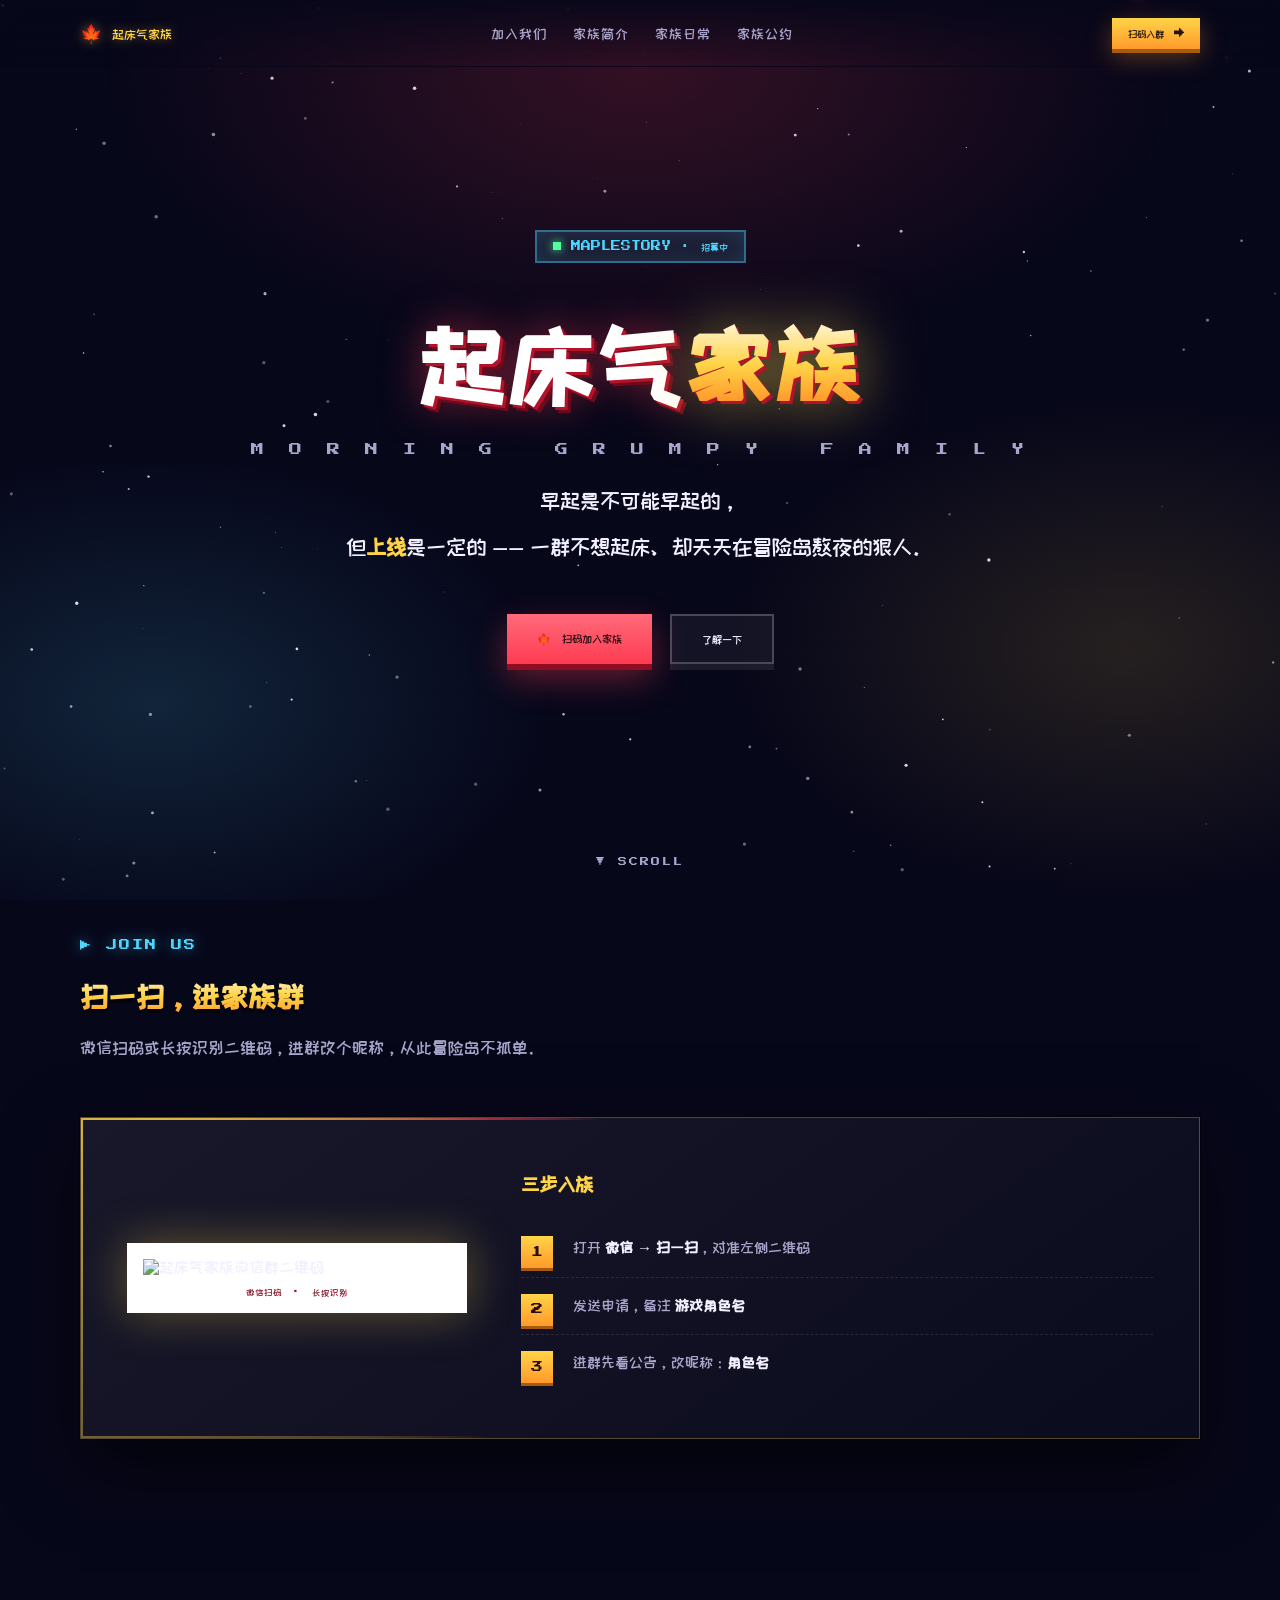
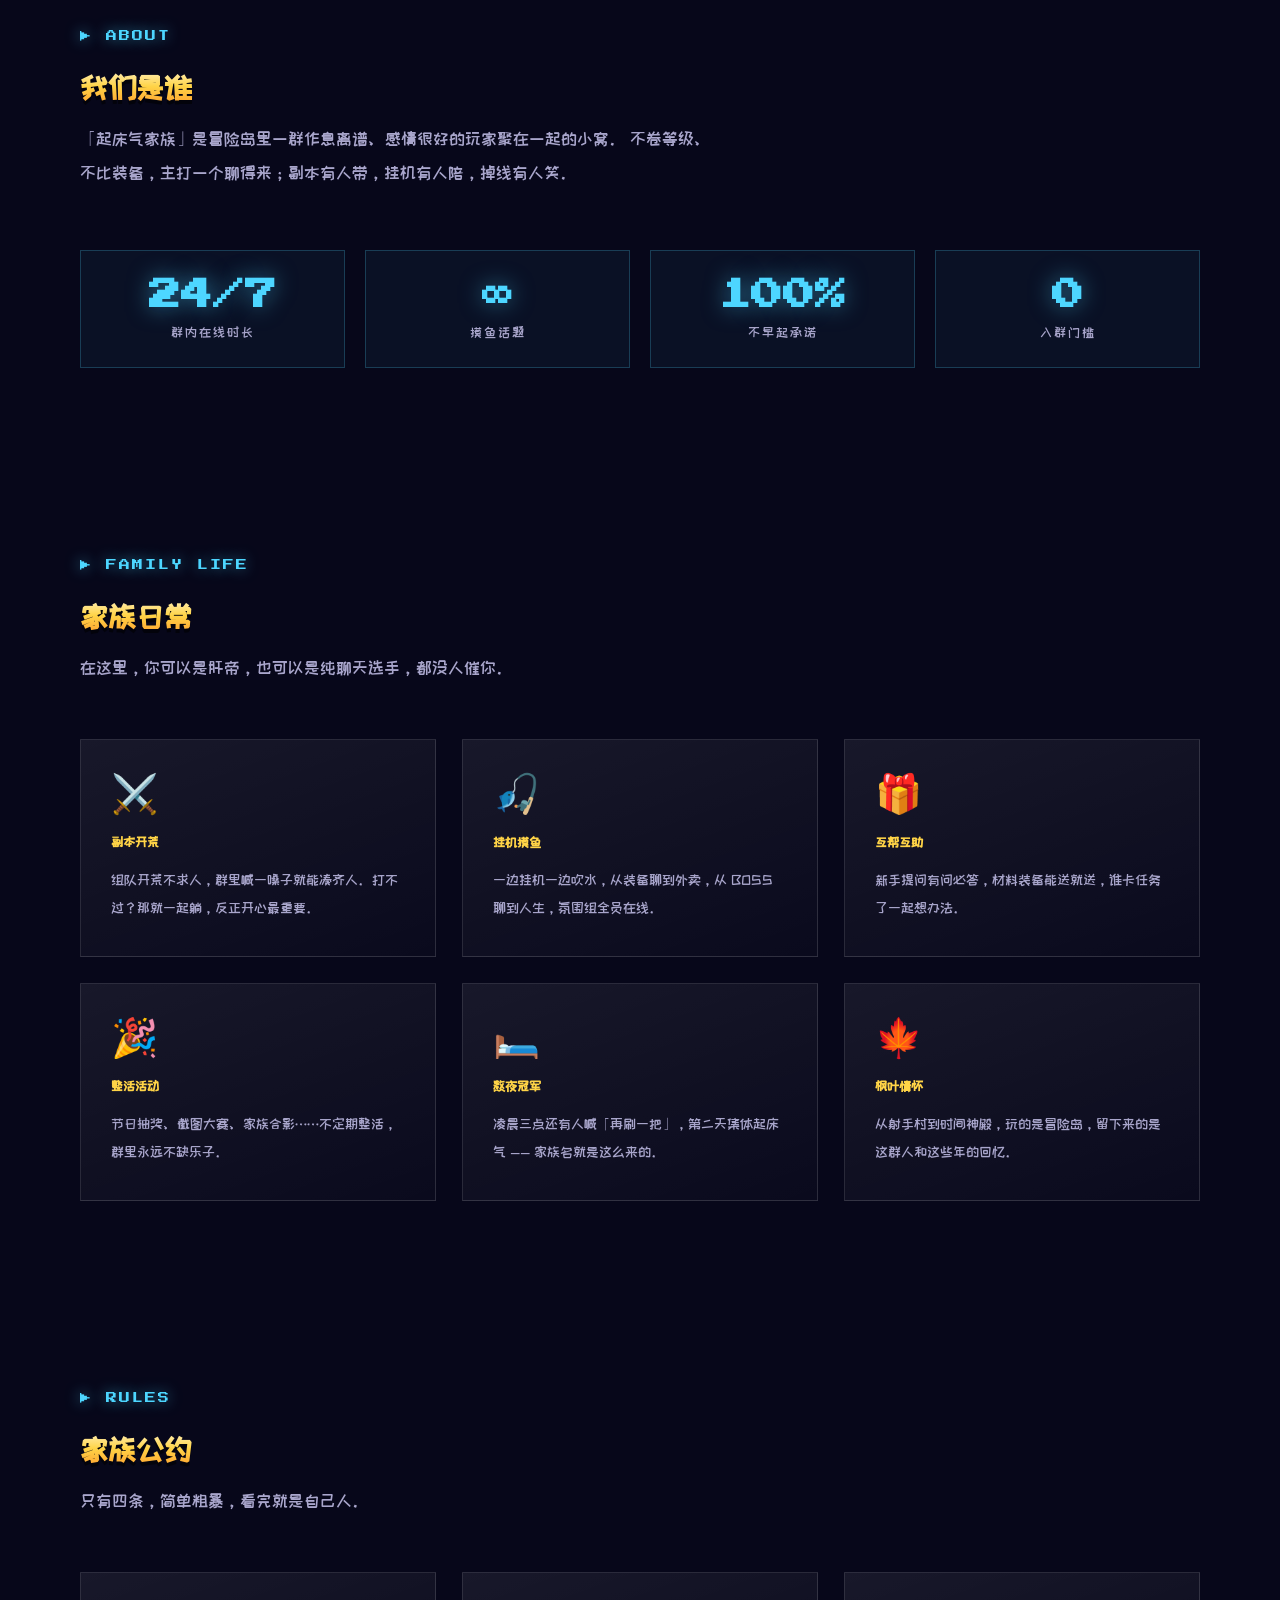
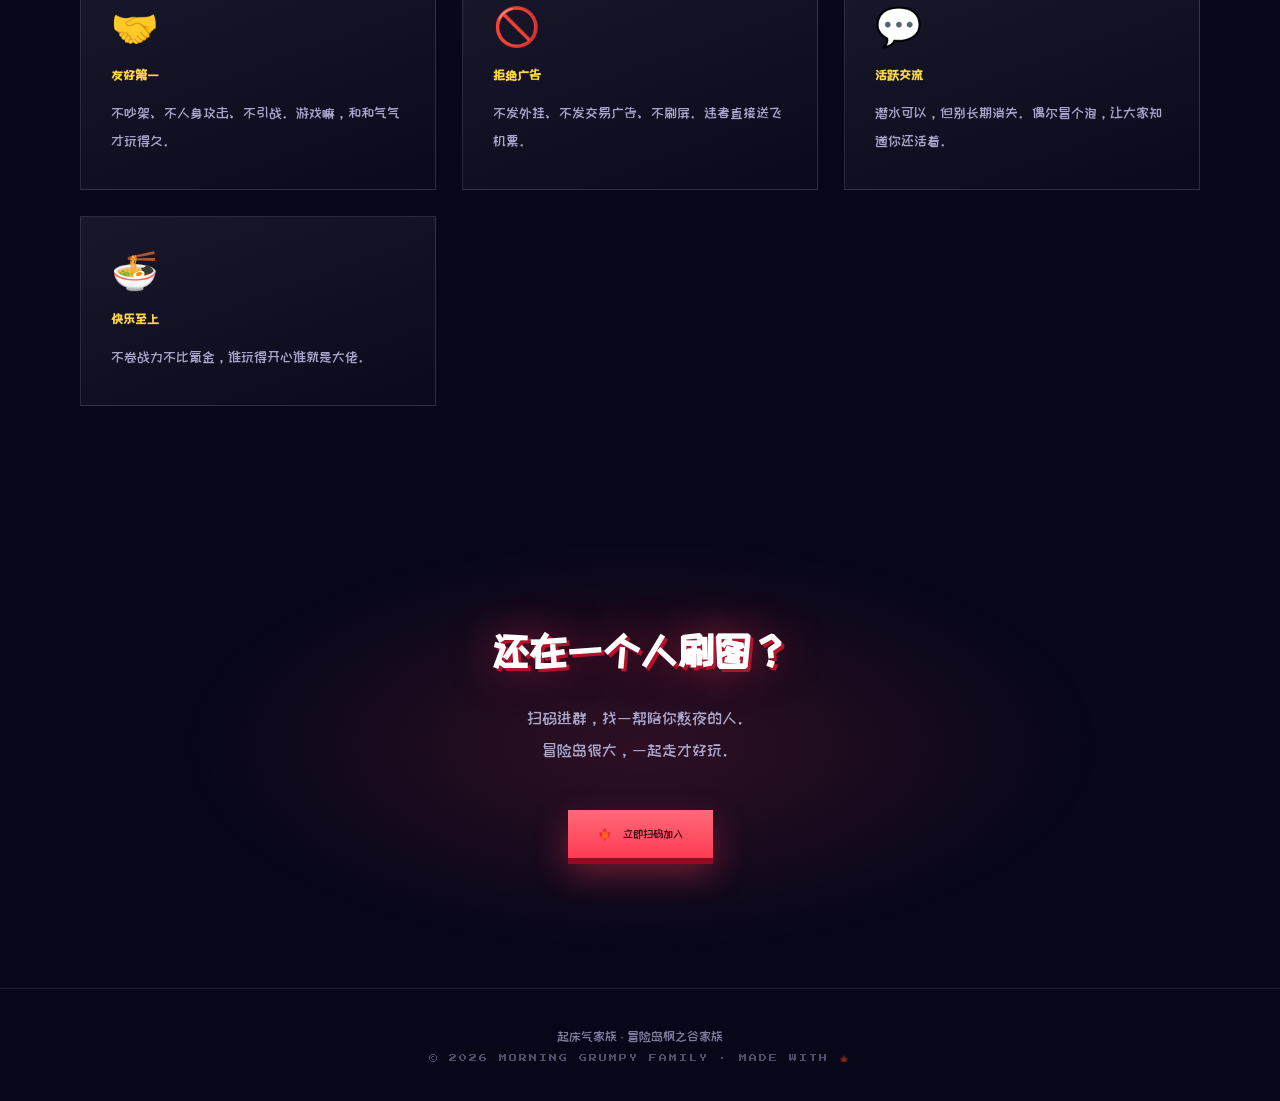
==== index.html @ 9b1480eb "init" ====
<!DOCTYPE html>
<html lang="zh-CN">
<head>
<meta charset="UTF-8" />
<meta name="viewport" content="width=device-width, initial-scale=1.0" />
<title>起床气家族 · 冒险岛家族官网</title>
<meta name="description" content="起床气家族 —— 冒险岛（枫之谷）家族，扫码加入微信群，一起肝图、开荒、摸鱼、整活。" />
<link rel="preconnect" href="https://fonts.googleapis.com" />
<link rel="preconnect" href="https://fonts.gstatic.com" crossorigin />
<link href="https://fonts.googleapis.com/css2?family=Press+Start+2P&family=ZCOOL+KuaiLe&display=swap" rel="stylesheet" />
<style>
  :root {
    --bg-deep: #07071a;
    --bg-mid: #101033;
    --ink: #f2f0ff;
    --ink-dim: #a9a6cc;
    --maple-red: #ff3b52;
    --maple-orange: #ff9a2b;
    --gold: #ffd447;
    --cyan: #4dd6ff;
    --pixel: 'Press Start 2P', 'ZCOOL KuaiLe', 'Microsoft YaHei', monospace;
    --cn-pixel: 'ZCOOL KuaiLe', 'Microsoft YaHei', sans-serif;
  }

  * { margin: 0; padding: 0; box-sizing: border-box; }

  html { scroll-behavior: smooth; }

  body {
    background: var(--bg-deep);
    color: var(--ink);
    font-family: var(--cn-pixel);
    overflow-x: hidden;
    -webkit-font-smoothing: antialiased;
  }

  /* ============ 背景层 ============ */
  #sky {
    position: fixed;
    inset: 0;
    width: 100%;
    height: 100%;
    z-index: 0;
    display: block;
  }

  .bg-glow {
    position: fixed;
    inset: 0;
    z-index: 1;
    pointer-events: none;
    background:
      radial-gradient(60% 45% at 50% 8%, rgba(255, 59, 82, .18), transparent 70%),
      radial-gradient(45% 40% at 12% 78%, rgba(77, 214, 255, .14), transparent 70%),
      radial-gradient(45% 40% at 88% 72%, rgba(255, 212, 71, .12), transparent 70%);
  }

  .scanlines {
    position: fixed;
    inset: 0;
    z-index: 2;
    pointer-events: none;
    opacity: .25;
    background: repeating-linear-gradient(
      to bottom,
      rgba(255, 255, 255, .04) 0 1px,
      transparent 1px 3px
    );
    mix-blend-mode: overlay;
  }

  .page { position: relative; z-index: 3; }

  /* ============ 通用 ============ */
  .wrap { width: min(1120px, 92vw); margin: 0 auto; }

  section { padding: 96px 0; position: relative; }

  .reveal {
    opacity: 0;
    transform: translateY(38px);
    transition: opacity .8s cubic-bezier(.2, .7, .3, 1), transform .8s cubic-bezier(.2, .7, .3, 1);
  }
  .reveal.in { opacity: 1; transform: none; }

  .eyebrow {
    font-family: var(--pixel);
    font-size: 11px;
    letter-spacing: 2px;
    color: var(--cyan);
    text-shadow: 0 0 14px rgba(77, 214, 255, .6);
    margin-bottom: 18px;
  }

  .sec-title {
    font-family: var(--pixel);
    font-size: clamp(18px, 3.4vw, 30px);
    line-height: 1.6;
    margin-bottom: 14px;
    background: linear-gradient(180deg, #fff 0%, var(--gold) 55%, var(--maple-orange) 100%);
    -webkit-background-clip: text;
    background-clip: text;
    color: transparent;
    filter: drop-shadow(0 4px 0 rgba(0, 0, 0, .55));
  }

  .sec-desc {
    color: var(--ink-dim);
    font-size: clamp(14px, 1.6vw, 17px);
    line-height: 2;
    max-width: 640px;
  }

  /* ============ 顶部导航 ============ */
  header.nav {
    position: fixed;
    top: 0; left: 0; right: 0;
    z-index: 40;
    backdrop-filter: blur(10px);
    background: linear-gradient(180deg, rgba(7, 7, 26, .9), rgba(7, 7, 26, 0));
    border-bottom: 1px solid transparent;
    transition: background .3s, border-color .3s;
  }
  header.nav.scrolled {
    background: rgba(7, 7, 26, .92);
    border-bottom-color: rgba(255, 212, 71, .28);
  }
  .nav-inner {
    width: min(1120px, 92vw);
    margin: 0 auto;
    height: 66px;
    display: flex;
    align-items: center;
    justify-content: space-between;
    gap: 16px;
  }
  .brand {
    display: flex; align-items: center; gap: 10px;
    font-family: var(--pixel);
    font-size: 13px;
    color: var(--gold);
    text-shadow: 0 0 12px rgba(255, 212, 71, .45);
    white-space: nowrap;
  }
  .brand .leaf { font-size: 18px; animation: spin 6s linear infinite; display: inline-block; }
  @keyframes spin { to { transform: rotate(360deg); } }

  .nav-links { display: flex; gap: 26px; list-style: none; }
  .nav-links a {
    color: var(--ink-dim);
    text-decoration: none;
    font-size: 14px;
    letter-spacing: 1px;
    transition: color .25s, text-shadow .25s;
  }
  .nav-links a:hover { color: var(--gold); text-shadow: 0 0 12px rgba(255, 212, 71, .7); }

  .nav-cta {
    font-family: var(--pixel);
    font-size: 10px;
    padding: 10px 16px;
    color: #21140a;
    background: linear-gradient(180deg, var(--gold), var(--maple-orange));
    border: 0;
    cursor: pointer;
    box-shadow: 0 4px 0 #a85a10, 0 8px 24px rgba(255, 154, 43, .35);
    transition: transform .12s, box-shadow .12s;
    white-space: nowrap;
  }
  .nav-cta:active { transform: translateY(3px); box-shadow: 0 1px 0 #a85a10; }

  /* ============ HERO ============ */
  .hero {
    min-height: 100vh;
    display: grid;
    place-items: center;
    text-align: center;
    padding-top: 90px;
  }

  .hero-badge {
    display: inline-flex;
    align-items: center;
    gap: 10px;
    font-family: var(--pixel);
    font-size: 10px;
    color: var(--cyan);
    padding: 9px 16px;
    border: 2px solid rgba(77, 214, 255, .45);
    background: rgba(77, 214, 255, .07);
    box-shadow: 0 0 24px rgba(77, 214, 255, .18) inset;
    margin-bottom: 30px;
  }
  .dot {
    width: 8px; height: 8px;
    background: #52ff9f;
    box-shadow: 0 0 10px #52ff9f;
    animation: blink 1.4s steps(2) infinite;
  }
  @keyframes blink { 50% { opacity: .15; } }

  .hero-title {
    font-family: var(--pixel);
    font-size: clamp(34px, 8.4vw, 92px);
    line-height: 1.35;
    letter-spacing: 4px;
    position: relative;
    color: #fff;
    text-shadow:
      3px 3px 0 #b3122b,
      6px 6px 0 #6d0a1c,
      0 0 42px rgba(255, 59, 82, .55);
    animation: float 4.5s ease-in-out infinite;
  }
  @keyframes float { 50% { transform: translateY(-12px); } }

  .hero-title .g {
    background: linear-gradient(180deg, #fff, var(--gold) 60%, var(--maple-orange));
    -webkit-background-clip: text;
    background-clip: text;
    color: transparent;
    text-shadow: none;
    filter: drop-shadow(3px 3px 0 #b3122b) drop-shadow(0 0 30px rgba(255, 212, 71, .5));
  }

  .hero-en {
    font-family: var(--pixel);
    font-size: clamp(8px, 1.5vw, 13px);
    color: var(--ink-dim);
    letter-spacing: 6px;
    margin: 26px 0 22px;
  }

  .hero-slogan {
    font-size: clamp(15px, 2.2vw, 22px);
    color: var(--ink);
    line-height: 2.1;
    max-width: 720px;
    margin: 0 auto;
  }
  .hero-slogan b { color: var(--gold); }

  .hero-btns {
    margin-top: 44px;
    display: flex;
    gap: 18px;
    justify-content: center;
    flex-wrap: wrap;
  }
  .btn {
    font-family: var(--pixel);
    font-size: 11px;
    padding: 17px 30px;
    border: 0;
    cursor: pointer;
    text-decoration: none;
    display: inline-block;
    transition: transform .12s, box-shadow .12s, filter .2s;
  }
  .btn:active { transform: translateY(4px); }
  .btn-primary {
    color: #2a0d10;
    background: linear-gradient(180deg, #ff6a7a, var(--maple-red));
    box-shadow: 0 6px 0 #8f0d20, 0 14px 34px rgba(255, 59, 82, .4);
  }
  .btn-primary:hover { filter: brightness(1.12); }
  .btn-ghost {
    color: var(--ink);
    background: rgba(255, 255, 255, .05);
    border: 2px solid rgba(255, 255, 255, .22);
    box-shadow: 0 6px 0 rgba(255, 255, 255, .08);
  }
  .btn-ghost:hover { border-color: var(--gold); color: var(--gold); }

  .scroll-hint {
    position: absolute;
    bottom: 34px; left: 50%;
    transform: translateX(-50%);
    font-family: var(--pixel);
    font-size: 9px;
    color: var(--ink-dim);
    letter-spacing: 2px;
    animation: bounce 2s ease-in-out infinite;
  }
  @keyframes bounce { 50% { transform: translate(-50%, 10px); } }

  /* ============ 二维码区 ============ */
  .qr-sec { padding-top: 40px; }

  .qr-card {
    margin-top: 52px;
    display: grid;
    grid-template-columns: 340px 1fr;
    gap: 54px;
    align-items: center;
    padding: 46px;
    background: linear-gradient(145deg, rgba(255, 255, 255, .07), rgba(255, 255, 255, .02));
    border: 1px solid rgba(255, 212, 71, .28);
    box-shadow: 0 0 0 1px rgba(0, 0, 0, .4), 0 30px 70px rgba(0, 0, 0, .55);
    position: relative;
    overflow: hidden;
  }
  .qr-card::before {
    content: "";
    position: absolute;
    inset: 0;
    padding: 2px;
    background: conic-gradient(from 0deg, transparent 0 62%, rgba(255, 212, 71, .85) 80%, rgba(255, 59, 82, .6) 88%, transparent 96%);
    -webkit-mask: linear-gradient(#000 0 0) content-box, linear-gradient(#000 0 0);
    -webkit-mask-composite: xor;
    mask: linear-gradient(#000 0 0) content-box, linear-gradient(#000 0 0);
    mask-composite: exclude;
    animation: rotate 6s linear infinite;
    pointer-events: none;
  }
  @keyframes rotate { to { transform: rotate(360deg); } }
  .qr-card > * { position: relative; z-index: 1; }

  .qr-frame {
    margin: 0;
    background: #fff;
    padding: 16px;
    box-shadow: 0 0 46px rgba(255, 212, 71, .35);
    cursor: zoom-in;
    transition: transform .3s;
  }
  .qr-frame:hover { transform: scale(1.03) rotate(-1deg); }
  .qr-frame img {
    display: block;
    width: 100%;
    height: auto;
    image-rendering: -webkit-optimize-contrast;
  }
  .qr-frame figcaption {
    margin-top: 12px;
    font-family: var(--pixel);
    font-size: 9px;
    color: #8a1a2c;
    text-align: center;
    letter-spacing: 1px;
  }

  .qr-info h3 {
    font-family: var(--pixel);
    font-size: clamp(14px, 2.2vw, 20px);
    color: var(--gold);
    line-height: 1.8;
    margin-bottom: 20px;
  }
  .steps { list-style: none; counter-reset: s; }
  .steps li {
    counter-increment: s;
    position: relative;
    padding: 14px 0 14px 52px;
    color: var(--ink-dim);
    font-size: 15px;
    line-height: 1.9;
    border-bottom: 1px dashed rgba(255, 255, 255, .1);
  }
  .steps li:last-child { border-bottom: 0; }
  .steps li::before {
    content: counter(s);
    position: absolute;
    left: 0; top: 16px;
    width: 32px; height: 32px;
    display: grid; place-items: center;
    font-family: var(--pixel);
    font-size: 12px;
    color: #2a0d10;
    background: linear-gradient(180deg, var(--gold), var(--maple-orange));
    box-shadow: 0 3px 0 #a85a10;
  }
  .steps li b { color: var(--ink); }

  /* ============ 特色卡片 ============ */
  .cards {
    margin-top: 54px;
    display: grid;
    grid-template-columns: repeat(auto-fit, minmax(280px, 1fr));
    gap: 26px;
  }
  .card {
    padding: 34px 30px;
    background: linear-gradient(160deg, rgba(255, 255, 255, .07), rgba(255, 255, 255, .015));
    border: 1px solid rgba(255, 255, 255, .12);
    position: relative;
    transition: transform .35s, border-color .35s, box-shadow .35s;
    overflow: hidden;
  }
  .card::after {
    content: "";
    position: absolute;
    left: 0; top: 0; bottom: 0;
    width: 3px;
    background: linear-gradient(180deg, var(--maple-red), var(--gold));
    transform: scaleY(0);
    transform-origin: top;
    transition: transform .35s;
  }
  .card:hover {
    transform: translateY(-10px);
    border-color: rgba(255, 212, 71, .5);
    box-shadow: 0 24px 50px rgba(0, 0, 0, .5), 0 0 40px rgba(255, 212, 71, .12);
  }
  .card:hover::after { transform: scaleY(1); }

  .card .icon { font-size: 38px; line-height: 1; margin-bottom: 18px; display: block; }
  .card h4 {
    font-family: var(--pixel);
    font-size: 13px;
    color: var(--gold);
    margin-bottom: 14px;
    line-height: 1.7;
  }
  .card p { color: var(--ink-dim); font-size: 14px; line-height: 2; }

  /* ============ 数据条 ============ */
  .stats {
    margin-top: 60px;
    display: grid;
    grid-template-columns: repeat(auto-fit, minmax(180px, 1fr));
    gap: 20px;
  }
  .stat {
    text-align: center;
    padding: 28px 16px;
    border: 1px solid rgba(77, 214, 255, .22);
    background: rgba(77, 214, 255, .05);
  }
  .stat b {
    display: block;
    font-family: var(--pixel);
    font-size: clamp(20px, 3.6vw, 32px);
    color: var(--cyan);
    text-shadow: 0 0 22px rgba(77, 214, 255, .5);
    margin-bottom: 12px;
  }
  .stat span { font-size: 13px; color: var(--ink-dim); letter-spacing: 2px; }

  /* ============ 加入 CTA ============ */
  .cta {
    text-align: center;
    padding: 110px 0 130px;
    background:
      radial-gradient(50% 60% at 50% 50%, rgba(255, 59, 82, .16), transparent 72%);
  }
  .cta h2 {
    font-family: var(--pixel);
    font-size: clamp(20px, 4.4vw, 40px);
    line-height: 1.7;
    color: #fff;
    text-shadow: 3px 3px 0 #b3122b, 0 0 40px rgba(255, 59, 82, .5);
    margin-bottom: 22px;
  }
  .cta p { color: var(--ink-dim); font-size: 16px; line-height: 2; }

  footer {
    border-top: 1px solid rgba(255, 255, 255, .1);
    padding: 34px 0;
    text-align: center;
    color: rgba(169, 166, 204, .75);
    font-size: 13px;
    line-height: 2.1;
  }
  footer .small { font-family: var(--pixel); font-size: 8px; letter-spacing: 2px; opacity: .6; }

  /* ============ 灯箱 ============ */
  .lightbox {
    position: fixed;
    inset: 0;
    z-index: 90;
    display: none;
    place-items: center;
    background: rgba(4, 4, 14, .92);
    backdrop-filter: blur(6px);
    cursor: zoom-out;
    padding: 24px;
  }
  .lightbox.show { display: grid; animation: fade .25s; }
  @keyframes fade { from { opacity: 0; } }
  .lightbox img {
    width: min(420px, 82vw);
    background: #fff;
    padding: 18px;
    box-shadow: 0 0 70px rgba(255, 212, 71, .45);
  }
  .lightbox p {
    position: absolute;
    bottom: 40px;
    font-family: var(--pixel);
    font-size: 9px;
    color: var(--ink-dim);
    letter-spacing: 2px;
  }

  /* ============ 响应式 ============ */
  @media (max-width: 860px) {
    .nav-links { display: none; }
    section { padding: 66px 0; }
    .qr-card { grid-template-columns: 1fr; gap: 34px; padding: 30px 22px; }
    .qr-frame { max-width: 300px; margin: 0 auto; }
    .hero-title { letter-spacing: 2px; }
  }
  @media (max-width: 420px) {
    .brand span.name { font-size: 11px; }
    .btn { padding: 14px 22px; font-size: 10px; }
  }

  @media (prefers-reduced-motion: reduce) {
    * { animation: none !important; transition: none !important; }
    .reveal { opacity: 1; transform: none; }
  }
</style>
</head>
<body>

<canvas id="sky"></canvas>
<div class="bg-glow"></div>
<div class="scanlines"></div>

<header class="nav" id="nav">
  <div class="nav-inner">
    <div class="brand"><span class="leaf">🍁</span><span class="name">起床气家族</span></div>
    <ul class="nav-links">
      <li><a href="#join">加入我们</a></li>
      <li><a href="#about">家族简介</a></li>
      <li><a href="#life">家族日常</a></li>
      <li><a href="#rules">家族公约</a></li>
    </ul>
    <button class="nav-cta" data-scroll="#join">扫码入群 →</button>
  </div>
</header>

<div class="page">

  <!-- HERO -->
  <section class="hero">
    <div class="wrap">
      <div class="hero-badge"><span class="dot"></span>MAPLESTORY · 招募中</div>
      <h1 class="hero-title">起床气<span class="g">家族</span></h1>
      <div class="hero-en">M O R N I N G &nbsp; G R U M P Y &nbsp; F A M I L Y</div>
      <p class="hero-slogan">
        早起是不可能早起的，<br />
        但<b>上线</b>是一定的 —— 一群不想起床、却天天在冒险岛熬夜的狠人。
      </p>
      <div class="hero-btns">
        <button class="btn btn-primary" data-scroll="#join">🍁 扫码加入家族</button>
        <a class="btn btn-ghost" href="#about">了解一下</a>
      </div>
    </div>
    <div class="scroll-hint">▼ SCROLL</div>
  </section>

  <!-- 二维码 -->
  <section class="qr-sec" id="join">
    <div class="wrap">
      <div class="reveal">
        <div class="eyebrow">▶ JOIN US</div>
        <h2 class="sec-title">扫一扫，进家族群</h2>
        <p class="sec-desc">微信扫码或长按识别二维码，进群改个昵称，从此冒险岛不孤单。</p>
      </div>

      <div class="qr-card reveal">
        <figure class="qr-frame" id="qrFrame">
          <img src="Qr.jpg" alt="起床气家族微信群二维码" />
          <figcaption>微信扫码 · 长按识别</figcaption>
        </figure>
        <div class="qr-info">
          <h3>三步入族</h3>
          <ol class="steps">
            <li>打开 <b>微信 → 扫一扫</b>，对准左侧二维码</li>
            <li>发送申请，备注 <b>游戏角色名</b></li>
            <li>进群先看公告，改昵称：<b>角色名</b></li>
          </ol>
        </div>
      </div>
    </div>
  </section>

  <!-- 简介 -->
  <section id="about">
    <div class="wrap">
      <div class="reveal">
        <div class="eyebrow">▶ ABOUT</div>
        <h2 class="sec-title">我们是谁</h2>
        <p class="sec-desc">
          「起床气家族」是冒险岛里一群作息离谱、感情很好的玩家聚在一起的小窝。
          不卷等级、不比装备，主打一个聊得来；副本有人带，挂机有人陪，掉线有人笑。
        </p>
      </div>
      <div class="stats reveal">
        <div class="stat"><b data-count="0">24/7</b><span>群内在线时长</span></div>
        <div class="stat"><b data-count="0">∞</b><span>摸鱼话题</span></div>
        <div class="stat"><b data-count="0">100%</b><span>不早起承诺</span></div>
        <div class="stat"><b data-count="0">0</b><span>入群门槛</span></div>
      </div>
    </div>
  </section>

  <!-- 日常 -->
  <section id="life">
    <div class="wrap">
      <div class="reveal">
        <div class="eyebrow">▶ FAMILY LIFE</div>
        <h2 class="sec-title">家族日常</h2>
        <p class="sec-desc">在这里，你可以是肝帝，也可以是纯聊天选手，都没人催你。</p>
      </div>
      <div class="cards">
        <div class="card reveal">
          <span class="icon">⚔️</span>
          <h4>副本开荒</h4>
          <p>组队开荒不求人，群里喊一嗓子就能凑齐人。打不过？那就一起躺，反正开心最重要。</p>
        </div>
        <div class="card reveal">
          <span class="icon">🎣</span>
          <h4>挂机摸鱼</h4>
          <p>一边挂机一边吹水，从装备聊到外卖，从 BOSS 聊到人生，氛围组全员在线。</p>
        </div>
        <div class="card reveal">
          <span class="icon">🎁</span>
          <h4>互帮互助</h4>
          <p>新手提问有问必答，材料装备能送就送，谁卡任务了一起想办法。</p>
        </div>
        <div class="card reveal">
          <span class="icon">🎉</span>
          <h4>整活活动</h4>
          <p>节日抽奖、截图大赛、家族合影……不定期整活，群里永远不缺乐子。</p>
        </div>
        <div class="card reveal">
          <span class="icon">🛏️</span>
          <h4>熬夜冠军</h4>
          <p>凌晨三点还有人喊「再刷一把」，第二天集体起床气 —— 家族名就是这么来的。</p>
        </div>
        <div class="card reveal">
          <span class="icon">🍁</span>
          <h4>枫叶情怀</h4>
          <p>从射手村到时间神殿，玩的是冒险岛，留下来的是这群人和这些年的回忆。</p>
        </div>
      </div>
    </div>
  </section>

  <!-- 公约 -->
  <section id="rules">
    <div class="wrap">
      <div class="reveal">
        <div class="eyebrow">▶ RULES</div>
        <h2 class="sec-title">家族公约</h2>
        <p class="sec-desc">只有四条，简单粗暴，看完就是自己人。</p>
      </div>
      <div class="cards">
        <div class="card reveal">
          <span class="icon">🤝</span>
          <h4>友好第一</h4>
          <p>不吵架、不人身攻击、不引战。游戏嘛，和和气气才玩得久。</p>
        </div>
        <div class="card reveal">
          <span class="icon">🚫</span>
          <h4>拒绝广告</h4>
          <p>不发外挂、不发交易广告、不刷屏。违者直接送飞机票。</p>
        </div>
        <div class="card reveal">
          <span class="icon">💬</span>
          <h4>活跃交流</h4>
          <p>潜水可以，但别长期消失。偶尔冒个泡，让大家知道你还活着。</p>
        </div>
        <div class="card reveal">
          <span class="icon">🍜</span>
          <h4>快乐至上</h4>
          <p>不卷战力不比氪金，谁玩得开心谁就是大佬。</p>
        </div>
      </div>
    </div>
  </section>

  <!-- CTA -->
  <section class="cta">
    <div class="wrap reveal">
      <h2>还在一个人刷图？</h2>
      <p>扫码进群，找一帮陪你熬夜的人。<br />冒险岛很大，一起走才好玩。</p>
      <div class="hero-btns">
        <button class="btn btn-primary" data-scroll="#join">🍁 立即扫码加入</button>
      </div>
    </div>
  </section>

  <footer>
    <div class="wrap">
      <div>起床气家族 · 冒险岛枫之谷家族</div>
      <div class="small">© <span id="year"></span> MORNING GRUMPY FAMILY · MADE WITH 🍁</div>
    </div>
  </footer>

</div>

<div class="lightbox" id="lightbox">
  <img src="Qr.jpg" alt="起床气家族微信群二维码" />
  <p>点击任意处关闭</p>
</div>

<script>
(function () {
  'use strict';

  document.getElementById('year').textContent = new Date().getFullYear();

  /* ---- 平滑滚动 ---- */
  document.querySelectorAll('a[href^="#"], [data-scroll]').forEach(function (el) {
    el.addEventListener('click', function (e) {
      var sel = el.getAttribute('data-scroll') || el.getAttribute('href');
      var target = document.querySelector(sel);
      if (!target) return;
      e.preventDefault();
      target.scrollIntoView({ behavior: 'smooth', block: 'start' });
    });
  });

  /* ---- 导航滚动态 ---- */
  var nav = document.getElementById('nav');
  window.addEventListener('scroll', function () {
    nav.classList.toggle('scrolled', window.scrollY > 40);
  }, { passive: true });

  /* ---- 滚动淡入 ---- */
  var io = new IntersectionObserver(function (entries) {
    entries.forEach(function (entry, i) {
      if (entry.isIntersecting) {
        setTimeout(function () { entry.target.classList.add('in'); }, i * 90);
        io.unobserve(entry.target);
      }
    });
  }, { threshold: 0.16 });
  document.querySelectorAll('.reveal').forEach(function (el) { io.observe(el); });

  /* ---- 二维码灯箱 ---- */
  var box = document.getElementById('lightbox');
  document.getElementById('qrFrame').addEventListener('click', function () {
    box.classList.add('show');
  });
  box.addEventListener('click', function () { box.classList.remove('show'); });
  document.addEventListener('keydown', function (e) {
    if (e.key === 'Escape') box.classList.remove('show');
  });

  /* ---- 星空 + 枫叶 ---- */
  var canvas = document.getElementById('sky');
  var ctx = canvas.getContext('2d');
  var stars = [], leaves = [], W = 0, H = 0, dpr = Math.min(window.devicePixelRatio || 1, 2);
  var mouse = { x: 0.5, y: 0.5 };

  function resize() {
    W = canvas.clientWidth; H = canvas.clientHeight;
    canvas.width = W * dpr; canvas.height = H * dpr;
    ctx.setTransform(dpr, 0, 0, dpr, 0, 0);
    build();
  }

  function build() {
    var starCount = Math.round((W * H) / 9000);
    stars = [];
    for (var i = 0; i < starCount; i++) {
      stars.push({
        x: Math.random() * W,
        y: Math.random() * H,
        r: Math.random() * 1.5 + 0.3,
        a: Math.random() * 0.7 + 0.25,
        s: Math.random() * 0.02 + 0.004,
        d: Math.random() * 0.6 + 0.2
      });
    }
    var leafCount = window.innerWidth < 720 ? 12 : 22;
    leaves = [];
    for (var j = 0; j < leafCount; j++) {
      leaves.push({
        x: Math.random() * W,
        y: Math.random() * H - H,
        size: Math.random() * 11 + 9,
        vy: Math.random() * 0.55 + 0.35,
        vx: Math.random() * 0.5 - 0.25,
        rot: Math.random() * Math.PI * 2,
        vr: Math.random() * 0.02 - 0.01,
        hue: Math.random() < 0.5 ? '#ff3b52' : (Math.random() < 0.5 ? '#ff9a2b' : '#ffd447'),
        op: Math.random() * 0.5 + 0.35,
        d: Math.random() * 0.8 + 0.3
      });
    }
  }

  function drawLeaf(l) {
    ctx.save();
    ctx.translate(l.x, l.y);
    ctx.rotate(l.rot);
    ctx.globalAlpha = l.op;
    ctx.fillStyle = l.hue;
    ctx.shadowColor = l.hue;
    ctx.shadowBlur = 12;
    // 像素枫叶：菱形 + 叶柄
    var s = l.size;
    ctx.beginPath();
    ctx.moveTo(0, -s);
    ctx.lineTo(s * 0.75, -s * 0.15);
    ctx.lineTo(s * 0.45, s * 0.7);
    ctx.lineTo(0, s);
    ctx.lineTo(-s * 0.45, s * 0.7);
    ctx.lineTo(-s * 0.75, -s * 0.15);
    ctx.closePath();
    ctx.fill();
    ctx.shadowBlur = 0;
    ctx.strokeStyle = 'rgba(0,0,0,.35)';
    ctx.lineWidth = 1.5;
    ctx.beginPath();
    ctx.moveTo(0, -s * 0.2);
    ctx.lineTo(0, s * 0.85);
    ctx.stroke();
    ctx.restore();
  }

  function tick() {
    ctx.clearRect(0, 0, W, H);

    var ox = (mouse.x - 0.5) * 26;
    var oy = (mouse.y - 0.5) * 26;

    // 星星（带视差）
    for (var i = 0; i < stars.length; i++) {
      var st = stars[i];
      st.a += st.s;
      var alpha = st.a > 1 ? 1 - (st.a - 1) : st.a;
      if (st.a > 2) st.a = 0;
      ctx.globalAlpha = Math.max(alpha, 0) * 0.9;
      ctx.fillStyle = '#fff';
      ctx.beginPath();
      ctx.arc(st.x + ox * st.d, st.y + oy * st.d, st.r, 0, Math.PI * 2);
      ctx.fill();
    }
    ctx.globalAlpha = 1;

    // 枫叶
    for (var j = 0; j < leaves.length; j++) {
      var l = leaves[j];
      l.y += l.vy;
      l.x += l.vx + Math.sin((l.y + l.rot * 100) / 60) * 0.6;
      l.rot += l.vr;
      if (l.y - l.size > H) {
        l.y = -l.size * 2;
        l.x = Math.random() * W;
      }
      if (l.x < -40) l.x = W + 30;
      if (l.x > W + 40) l.x = -30;
      drawLeaf(l);
    }

    requestAnimationFrame(tick);
  }

  window.addEventListener('resize', resize);
  window.addEventListener('mousemove', function (e) {
    mouse.x = e.clientX / window.innerWidth;
    mouse.y = e.clientY / window.innerHeight;
  });
  resize();
  tick();
})();
</script>
</body>
</html>
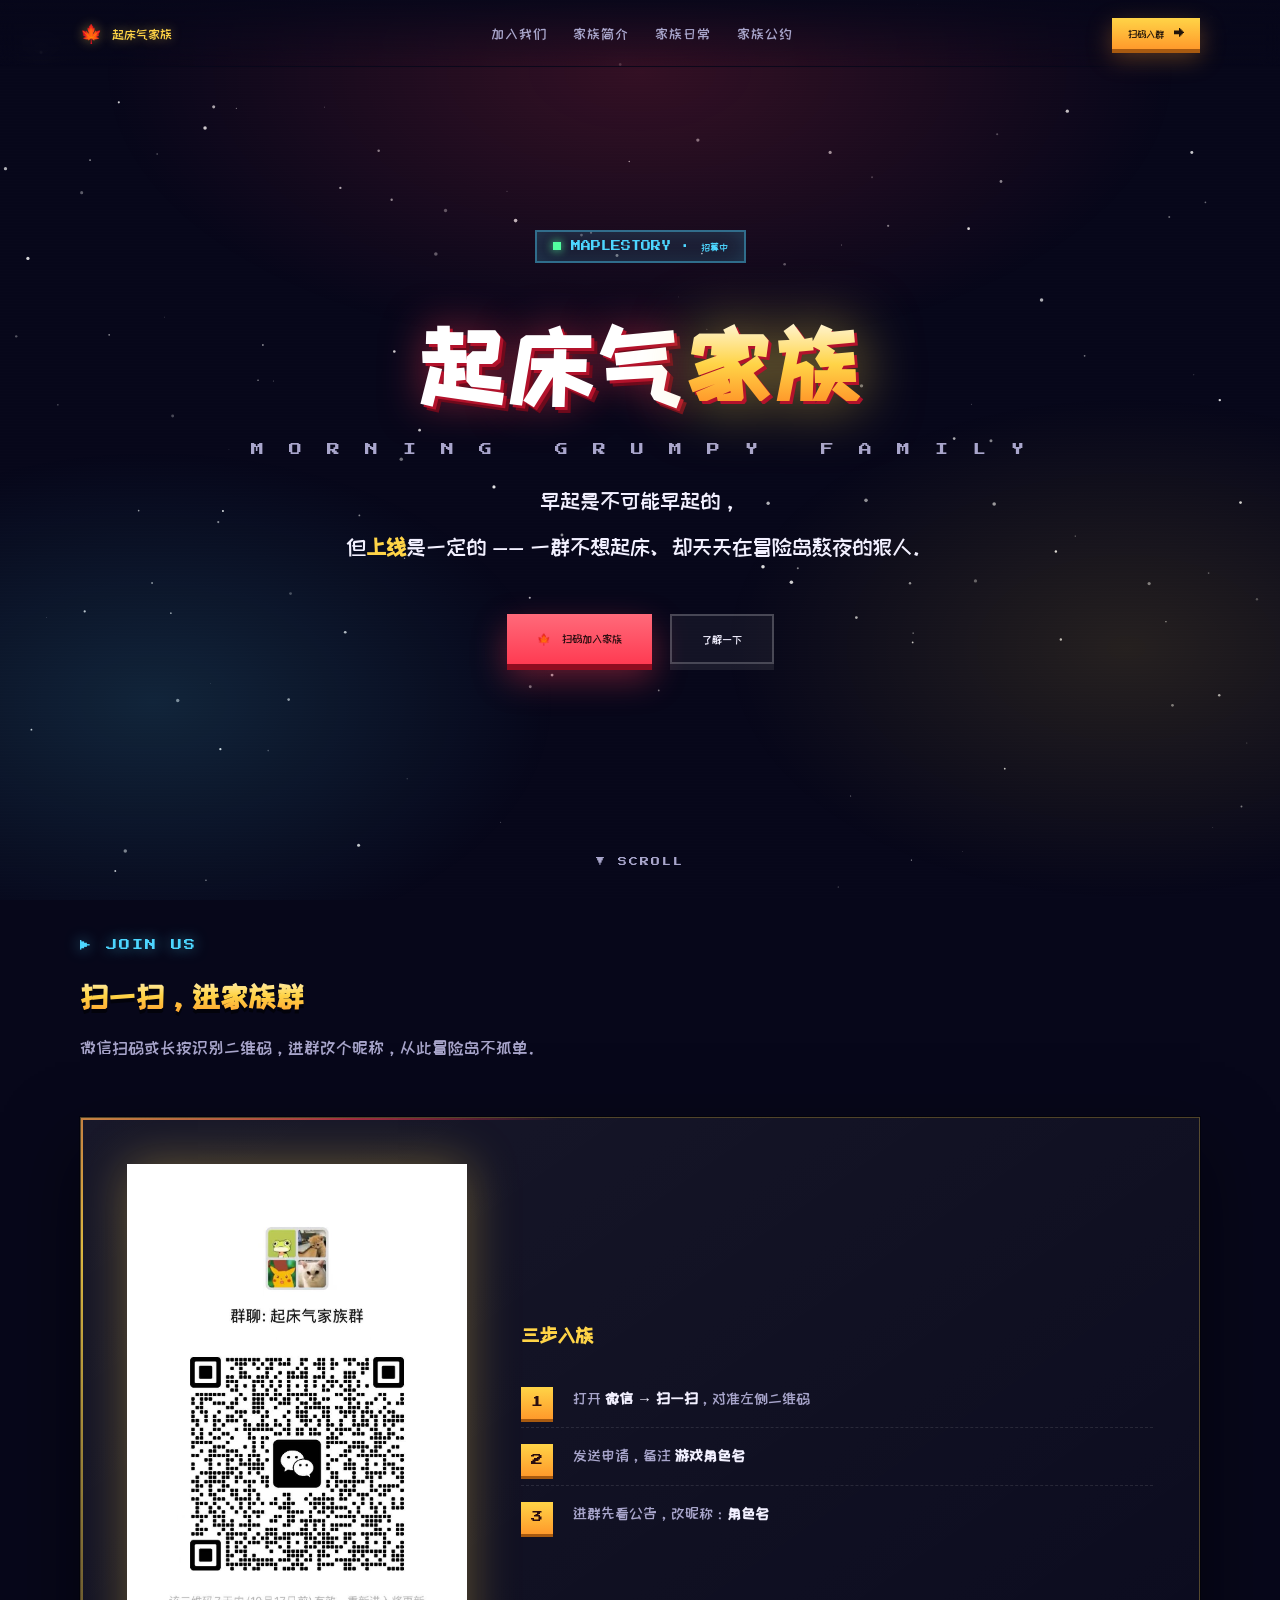
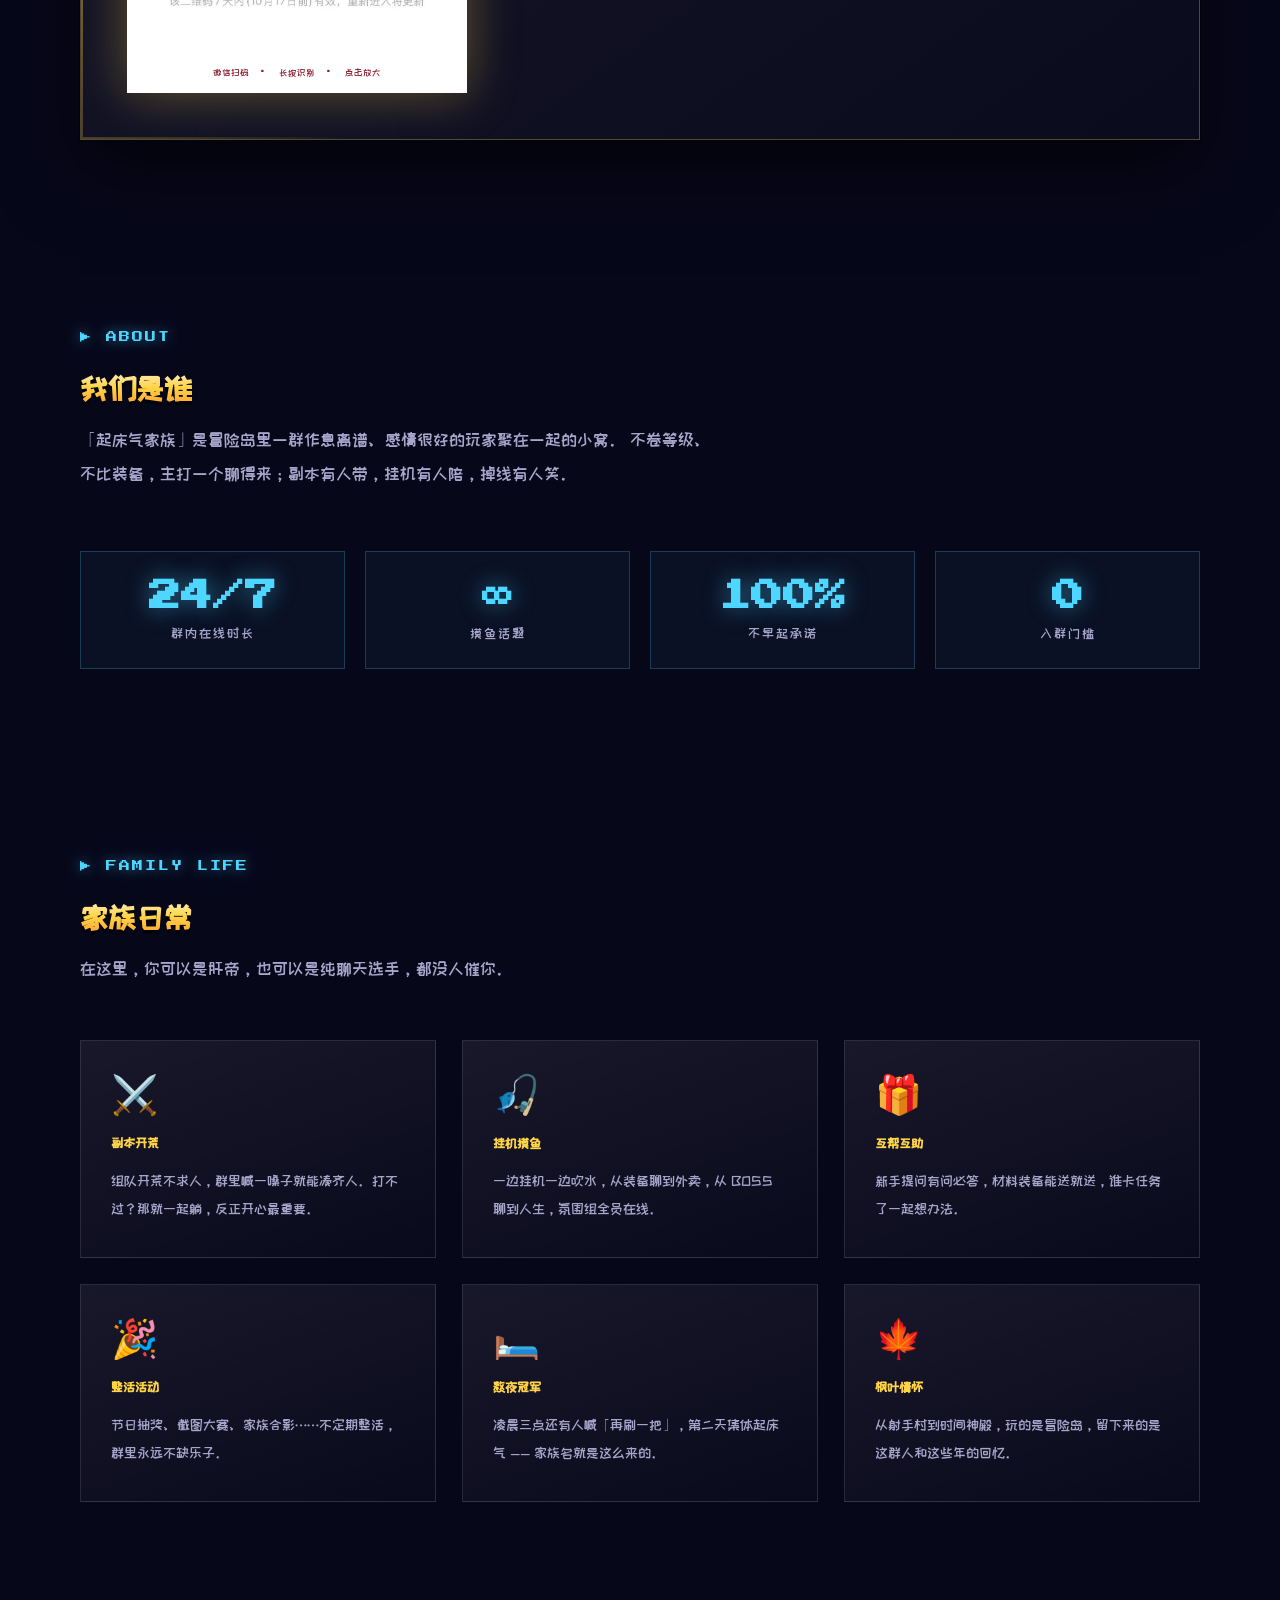
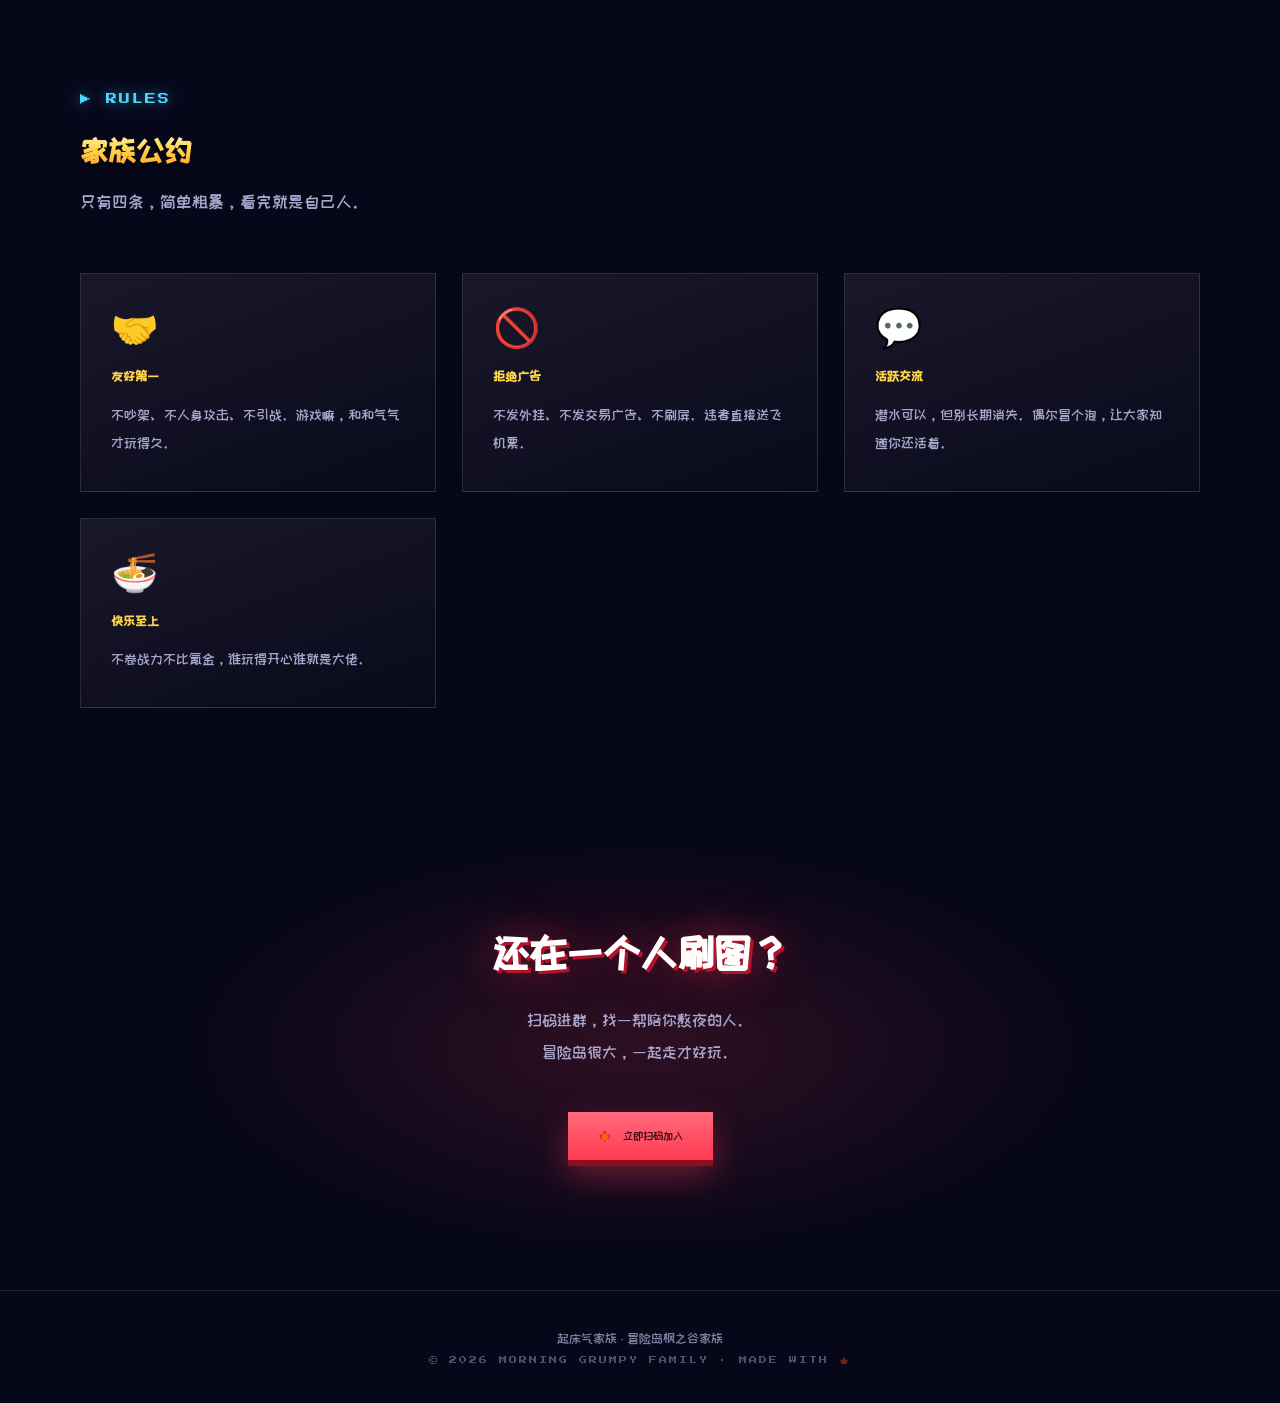
==== commit 52f4e710: "init" ====
--- a/index.html
+++ b/index.html
@@ -1,516 +1,52 @@
 <!DOCTYPE html>
-<html lang="zh-CN">
+<html lang="zh-CN" class="no-js">
 <head>
 <meta charset="UTF-8" />
 <meta name="viewport" content="width=device-width, initial-scale=1.0" />
 <title>起床气家族 · 冒险岛家族官网</title>
 <meta name="description" content="起床气家族 —— 冒险岛（枫之谷）家族，扫码加入微信群，一起肝图、开荒、摸鱼、整活。" />
+<meta name="keywords" content="起床气家族,冒险岛,枫之谷,MapleStory,家族,微信群,招募" />
+<meta name="author" content="起床气家族" />
+<meta name="theme-color" content="#07071a" />
+
+<!-- 自定义域名 canonical，避免 GitHub 原始域名被搜索引擎重复收录 -->
+<link rel="canonical" href="https://qichuangqi.icu/" />
+
+<!-- 站点图标 -->
+<link rel="icon" type="image/svg+xml" href="assets/img/favicon.svg" />
+<link rel="icon" type="image/png" sizes="32x32" href="assets/img/favicon-32.png" />
+<link rel="apple-touch-icon" sizes="180x180" href="assets/img/apple-touch-icon.png" />
+
+<!-- Open Graph / 社交分享预览 -->
+<meta property="og:type" content="website" />
+<meta property="og:site_name" content="起床气家族" />
+<meta property="og:locale" content="zh_CN" />
+<meta property="og:url" content="https://qichuangqi.icu/" />
+<meta property="og:title" content="起床气家族 · 冒险岛家族官网" />
+<meta property="og:description" content="一群不想起床、却天天在冒险岛熬夜的狠人。扫码进群，一起肝图、开荒、摸鱼、整活。" />
+<meta property="og:image" content="https://qichuangqi.icu/assets/img/og-cover.png" />
+<meta property="og:image:width" content="1200" />
+<meta property="og:image:height" content="630" />
+<meta property="og:image:alt" content="起床气家族 · 冒险岛枫之谷家族" />
+<meta name="twitter:card" content="summary_large_image" />
+<meta name="twitter:title" content="起床气家族 · 冒险岛家族官网" />
+<meta name="twitter:description" content="扫码进群，找一帮陪你熬夜的人。冒险岛很大，一起走才好玩。" />
+<meta name="twitter:image" content="https://qichuangqi.icu/assets/img/og-cover.png" />
+
+<!-- ==========================================================================
+     网络字体：Press Start 2P（像素标题）+ ZCOOL KuaiLe（中文）
+     display=swap 保证字体加载失败/超时时立刻用本地字体渲染，不会白屏。
+     若需切换为国内可直连的源，把下面两个 host 同时替换即可，例如自建镜像
+     或把字体下载到 assets/fonts/ 后改用本地 @font-face（见 README）。
+     ========================================================================== -->
 <link rel="preconnect" href="https://fonts.googleapis.com" />
 <link rel="preconnect" href="https://fonts.gstatic.com" crossorigin />
 <link href="https://fonts.googleapis.com/css2?family=Press+Start+2P&family=ZCOOL+KuaiLe&display=swap" rel="stylesheet" />
-<style>
-  :root {
-    --bg-deep: #07071a;
-    --bg-mid: #101033;
-    --ink: #f2f0ff;
-    --ink-dim: #a9a6cc;
-    --maple-red: #ff3b52;
-    --maple-orange: #ff9a2b;
-    --gold: #ffd447;
-    --cyan: #4dd6ff;
-    --pixel: 'Press Start 2P', 'ZCOOL KuaiLe', 'Microsoft YaHei', monospace;
-    --cn-pixel: 'ZCOOL KuaiLe', 'Microsoft YaHei', sans-serif;
-  }
-
-  * { margin: 0; padding: 0; box-sizing: border-box; }
-
-  html { scroll-behavior: smooth; }
-
-  body {
-    background: var(--bg-deep);
-    color: var(--ink);
-    font-family: var(--cn-pixel);
-    overflow-x: hidden;
-    -webkit-font-smoothing: antialiased;
-  }
-
-  /* ============ 背景层 ============ */
-  #sky {
-    position: fixed;
-    inset: 0;
-    width: 100%;
-    height: 100%;
-    z-index: 0;
-    display: block;
-  }
-
-  .bg-glow {
-    position: fixed;
-    inset: 0;
-    z-index: 1;
-    pointer-events: none;
-    background:
-      radial-gradient(60% 45% at 50% 8%, rgba(255, 59, 82, .18), transparent 70%),
-      radial-gradient(45% 40% at 12% 78%, rgba(77, 214, 255, .14), transparent 70%),
-      radial-gradient(45% 40% at 88% 72%, rgba(255, 212, 71, .12), transparent 70%);
-  }
-
-  .scanlines {
-    position: fixed;
-    inset: 0;
-    z-index: 2;
-    pointer-events: none;
-    opacity: .25;
-    background: repeating-linear-gradient(
-      to bottom,
-      rgba(255, 255, 255, .04) 0 1px,
-      transparent 1px 3px
-    );
-    mix-blend-mode: overlay;
-  }
-
-  .page { position: relative; z-index: 3; }
-
-  /* ============ 通用 ============ */
-  .wrap { width: min(1120px, 92vw); margin: 0 auto; }
-
-  section { padding: 96px 0; position: relative; }
-
-  .reveal {
-    opacity: 0;
-    transform: translateY(38px);
-    transition: opacity .8s cubic-bezier(.2, .7, .3, 1), transform .8s cubic-bezier(.2, .7, .3, 1);
-  }
-  .reveal.in { opacity: 1; transform: none; }
-
-  .eyebrow {
-    font-family: var(--pixel);
-    font-size: 11px;
-    letter-spacing: 2px;
-    color: var(--cyan);
-    text-shadow: 0 0 14px rgba(77, 214, 255, .6);
-    margin-bottom: 18px;
-  }
-
-  .sec-title {
-    font-family: var(--pixel);
-    font-size: clamp(18px, 3.4vw, 30px);
-    line-height: 1.6;
-    margin-bottom: 14px;
-    background: linear-gradient(180deg, #fff 0%, var(--gold) 55%, var(--maple-orange) 100%);
-    -webkit-background-clip: text;
-    background-clip: text;
-    color: transparent;
-    filter: drop-shadow(0 4px 0 rgba(0, 0, 0, .55));
-  }
-
-  .sec-desc {
-    color: var(--ink-dim);
-    font-size: clamp(14px, 1.6vw, 17px);
-    line-height: 2;
-    max-width: 640px;
-  }
-
-  /* ============ 顶部导航 ============ */
-  header.nav {
-    position: fixed;
-    top: 0; left: 0; right: 0;
-    z-index: 40;
-    backdrop-filter: blur(10px);
-    background: linear-gradient(180deg, rgba(7, 7, 26, .9), rgba(7, 7, 26, 0));
-    border-bottom: 1px solid transparent;
-    transition: background .3s, border-color .3s;
-  }
-  header.nav.scrolled {
-    background: rgba(7, 7, 26, .92);
-    border-bottom-color: rgba(255, 212, 71, .28);
-  }
-  .nav-inner {
-    width: min(1120px, 92vw);
-    margin: 0 auto;
-    height: 66px;
-    display: flex;
-    align-items: center;
-    justify-content: space-between;
-    gap: 16px;
-  }
-  .brand {
-    display: flex; align-items: center; gap: 10px;
-    font-family: var(--pixel);
-    font-size: 13px;
-    color: var(--gold);
-    text-shadow: 0 0 12px rgba(255, 212, 71, .45);
-    white-space: nowrap;
-  }
-  .brand .leaf { font-size: 18px; animation: spin 6s linear infinite; display: inline-block; }
-  @keyframes spin { to { transform: rotate(360deg); } }
-
-  .nav-links { display: flex; gap: 26px; list-style: none; }
-  .nav-links a {
-    color: var(--ink-dim);
-    text-decoration: none;
-    font-size: 14px;
-    letter-spacing: 1px;
-    transition: color .25s, text-shadow .25s;
-  }
-  .nav-links a:hover { color: var(--gold); text-shadow: 0 0 12px rgba(255, 212, 71, .7); }
-
-  .nav-cta {
-    font-family: var(--pixel);
-    font-size: 10px;
-    padding: 10px 16px;
-    color: #21140a;
-    background: linear-gradient(180deg, var(--gold), var(--maple-orange));
-    border: 0;
-    cursor: pointer;
-    box-shadow: 0 4px 0 #a85a10, 0 8px 24px rgba(255, 154, 43, .35);
-    transition: transform .12s, box-shadow .12s;
-    white-space: nowrap;
-  }
-  .nav-cta:active { transform: translateY(3px); box-shadow: 0 1px 0 #a85a10; }
-
-  /* ============ HERO ============ */
-  .hero {
-    min-height: 100vh;
-    display: grid;
-    place-items: center;
-    text-align: center;
-    padding-top: 90px;
-  }
-
-  .hero-badge {
-    display: inline-flex;
-    align-items: center;
-    gap: 10px;
-    font-family: var(--pixel);
-    font-size: 10px;
-    color: var(--cyan);
-    padding: 9px 16px;
-    border: 2px solid rgba(77, 214, 255, .45);
-    background: rgba(77, 214, 255, .07);
-    box-shadow: 0 0 24px rgba(77, 214, 255, .18) inset;
-    margin-bottom: 30px;
-  }
-  .dot {
-    width: 8px; height: 8px;
-    background: #52ff9f;
-    box-shadow: 0 0 10px #52ff9f;
-    animation: blink 1.4s steps(2) infinite;
-  }
-  @keyframes blink { 50% { opacity: .15; } }
-
-  .hero-title {
-    font-family: var(--pixel);
-    font-size: clamp(34px, 8.4vw, 92px);
-    line-height: 1.35;
-    letter-spacing: 4px;
-    position: relative;
-    color: #fff;
-    text-shadow:
-      3px 3px 0 #b3122b,
-      6px 6px 0 #6d0a1c,
-      0 0 42px rgba(255, 59, 82, .55);
-    animation: float 4.5s ease-in-out infinite;
-  }
-  @keyframes float { 50% { transform: translateY(-12px); } }
-
-  .hero-title .g {
-    background: linear-gradient(180deg, #fff, var(--gold) 60%, var(--maple-orange));
-    -webkit-background-clip: text;
-    background-clip: text;
-    color: transparent;
-    text-shadow: none;
-    filter: drop-shadow(3px 3px 0 #b3122b) drop-shadow(0 0 30px rgba(255, 212, 71, .5));
-  }
-
-  .hero-en {
-    font-family: var(--pixel);
-    font-size: clamp(8px, 1.5vw, 13px);
-    color: var(--ink-dim);
-    letter-spacing: 6px;
-    margin: 26px 0 22px;
-  }
-
-  .hero-slogan {
-    font-size: clamp(15px, 2.2vw, 22px);
-    color: var(--ink);
-    line-height: 2.1;
-    max-width: 720px;
-    margin: 0 auto;
-  }
-  .hero-slogan b { color: var(--gold); }
-
-  .hero-btns {
-    margin-top: 44px;
-    display: flex;
-    gap: 18px;
-    justify-content: center;
-    flex-wrap: wrap;
-  }
-  .btn {
-    font-family: var(--pixel);
-    font-size: 11px;
-    padding: 17px 30px;
-    border: 0;
-    cursor: pointer;
-    text-decoration: none;
-    display: inline-block;
-    transition: transform .12s, box-shadow .12s, filter .2s;
-  }
-  .btn:active { transform: translateY(4px); }
-  .btn-primary {
-    color: #2a0d10;
-    background: linear-gradient(180deg, #ff6a7a, var(--maple-red));
-    box-shadow: 0 6px 0 #8f0d20, 0 14px 34px rgba(255, 59, 82, .4);
-  }
-  .btn-primary:hover { filter: brightness(1.12); }
-  .btn-ghost {
-    color: var(--ink);
-    background: rgba(255, 255, 255, .05);
-    border: 2px solid rgba(255, 255, 255, .22);
-    box-shadow: 0 6px 0 rgba(255, 255, 255, .08);
-  }
-  .btn-ghost:hover { border-color: var(--gold); color: var(--gold); }
-
-  .scroll-hint {
-    position: absolute;
-    bottom: 34px; left: 50%;
-    transform: translateX(-50%);
-    font-family: var(--pixel);
-    font-size: 9px;
-    color: var(--ink-dim);
-    letter-spacing: 2px;
-    animation: bounce 2s ease-in-out infinite;
-  }
-  @keyframes bounce { 50% { transform: translate(-50%, 10px); } }
-
-  /* ============ 二维码区 ============ */
-  .qr-sec { padding-top: 40px; }
-
-  .qr-card {
-    margin-top: 52px;
-    display: grid;
-    grid-template-columns: 340px 1fr;
-    gap: 54px;
-    align-items: center;
-    padding: 46px;
-    background: linear-gradient(145deg, rgba(255, 255, 255, .07), rgba(255, 255, 255, .02));
-    border: 1px solid rgba(255, 212, 71, .28);
-    box-shadow: 0 0 0 1px rgba(0, 0, 0, .4), 0 30px 70px rgba(0, 0, 0, .55);
-    position: relative;
-    overflow: hidden;
-  }
-  .qr-card::before {
-    content: "";
-    position: absolute;
-    inset: 0;
-    padding: 2px;
-    background: conic-gradient(from 0deg, transparent 0 62%, rgba(255, 212, 71, .85) 80%, rgba(255, 59, 82, .6) 88%, transparent 96%);
-    -webkit-mask: linear-gradient(#000 0 0) content-box, linear-gradient(#000 0 0);
-    -webkit-mask-composite: xor;
-    mask: linear-gradient(#000 0 0) content-box, linear-gradient(#000 0 0);
-    mask-composite: exclude;
-    animation: rotate 6s linear infinite;
-    pointer-events: none;
-  }
-  @keyframes rotate { to { transform: rotate(360deg); } }
-  .qr-card > * { position: relative; z-index: 1; }
-
-  .qr-frame {
-    margin: 0;
-    background: #fff;
-    padding: 16px;
-    box-shadow: 0 0 46px rgba(255, 212, 71, .35);
-    cursor: zoom-in;
-    transition: transform .3s;
-  }
-  .qr-frame:hover { transform: scale(1.03) rotate(-1deg); }
-  .qr-frame img {
-    display: block;
-    width: 100%;
-    height: auto;
-    image-rendering: -webkit-optimize-contrast;
-  }
-  .qr-frame figcaption {
-    margin-top: 12px;
-    font-family: var(--pixel);
-    font-size: 9px;
-    color: #8a1a2c;
-    text-align: center;
-    letter-spacing: 1px;
-  }
-
-  .qr-info h3 {
-    font-family: var(--pixel);
-    font-size: clamp(14px, 2.2vw, 20px);
-    color: var(--gold);
-    line-height: 1.8;
-    margin-bottom: 20px;
-  }
-  .steps { list-style: none; counter-reset: s; }
-  .steps li {
-    counter-increment: s;
-    position: relative;
-    padding: 14px 0 14px 52px;
-    color: var(--ink-dim);
-    font-size: 15px;
-    line-height: 1.9;
-    border-bottom: 1px dashed rgba(255, 255, 255, .1);
-  }
-  .steps li:last-child { border-bottom: 0; }
-  .steps li::before {
-    content: counter(s);
-    position: absolute;
-    left: 0; top: 16px;
-    width: 32px; height: 32px;
-    display: grid; place-items: center;
-    font-family: var(--pixel);
-    font-size: 12px;
-    color: #2a0d10;
-    background: linear-gradient(180deg, var(--gold), var(--maple-orange));
-    box-shadow: 0 3px 0 #a85a10;
-  }
-  .steps li b { color: var(--ink); }
-
-  /* ============ 特色卡片 ============ */
-  .cards {
-    margin-top: 54px;
-    display: grid;
-    grid-template-columns: repeat(auto-fit, minmax(280px, 1fr));
-    gap: 26px;
-  }
-  .card {
-    padding: 34px 30px;
-    background: linear-gradient(160deg, rgba(255, 255, 255, .07), rgba(255, 255, 255, .015));
-    border: 1px solid rgba(255, 255, 255, .12);
-    position: relative;
-    transition: transform .35s, border-color .35s, box-shadow .35s;
-    overflow: hidden;
-  }
-  .card::after {
-    content: "";
-    position: absolute;
-    left: 0; top: 0; bottom: 0;
-    width: 3px;
-    background: linear-gradient(180deg, var(--maple-red), var(--gold));
-    transform: scaleY(0);
-    transform-origin: top;
-    transition: transform .35s;
-  }
-  .card:hover {
-    transform: translateY(-10px);
-    border-color: rgba(255, 212, 71, .5);
-    box-shadow: 0 24px 50px rgba(0, 0, 0, .5), 0 0 40px rgba(255, 212, 71, .12);
-  }
-  .card:hover::after { transform: scaleY(1); }
-
-  .card .icon { font-size: 38px; line-height: 1; margin-bottom: 18px; display: block; }
-  .card h4 {
-    font-family: var(--pixel);
-    font-size: 13px;
-    color: var(--gold);
-    margin-bottom: 14px;
-    line-height: 1.7;
-  }
-  .card p { color: var(--ink-dim); font-size: 14px; line-height: 2; }
-
-  /* ============ 数据条 ============ */
-  .stats {
-    margin-top: 60px;
-    display: grid;
-    grid-template-columns: repeat(auto-fit, minmax(180px, 1fr));
-    gap: 20px;
-  }
-  .stat {
-    text-align: center;
-    padding: 28px 16px;
-    border: 1px solid rgba(77, 214, 255, .22);
-    background: rgba(77, 214, 255, .05);
-  }
-  .stat b {
-    display: block;
-    font-family: var(--pixel);
-    font-size: clamp(20px, 3.6vw, 32px);
-    color: var(--cyan);
-    text-shadow: 0 0 22px rgba(77, 214, 255, .5);
-    margin-bottom: 12px;
-  }
-  .stat span { font-size: 13px; color: var(--ink-dim); letter-spacing: 2px; }
-
-  /* ============ 加入 CTA ============ */
-  .cta {
-    text-align: center;
-    padding: 110px 0 130px;
-    background:
-      radial-gradient(50% 60% at 50% 50%, rgba(255, 59, 82, .16), transparent 72%);
-  }
-  .cta h2 {
-    font-family: var(--pixel);
-    font-size: clamp(20px, 4.4vw, 40px);
-    line-height: 1.7;
-    color: #fff;
-    text-shadow: 3px 3px 0 #b3122b, 0 0 40px rgba(255, 59, 82, .5);
-    margin-bottom: 22px;
-  }
-  .cta p { color: var(--ink-dim); font-size: 16px; line-height: 2; }
-
-  footer {
-    border-top: 1px solid rgba(255, 255, 255, .1);
-    padding: 34px 0;
-    text-align: center;
-    color: rgba(169, 166, 204, .75);
-    font-size: 13px;
-    line-height: 2.1;
-  }
-  footer .small { font-family: var(--pixel); font-size: 8px; letter-spacing: 2px; opacity: .6; }
-
-  /* ============ 灯箱 ============ */
-  .lightbox {
-    position: fixed;
-    inset: 0;
-    z-index: 90;
-    display: none;
-    place-items: center;
-    background: rgba(4, 4, 14, .92);
-    backdrop-filter: blur(6px);
-    cursor: zoom-out;
-    padding: 24px;
-  }
-  .lightbox.show { display: grid; animation: fade .25s; }
-  @keyframes fade { from { opacity: 0; } }
-  .lightbox img {
-    width: min(420px, 82vw);
-    background: #fff;
-    padding: 18px;
-    box-shadow: 0 0 70px rgba(255, 212, 71, .45);
-  }
-  .lightbox p {
-    position: absolute;
-    bottom: 40px;
-    font-family: var(--pixel);
-    font-size: 9px;
-    color: var(--ink-dim);
-    letter-spacing: 2px;
-  }
-
-  /* ============ 响应式 ============ */
-  @media (max-width: 860px) {
-    .nav-links { display: none; }
-    section { padding: 66px 0; }
-    .qr-card { grid-template-columns: 1fr; gap: 34px; padding: 30px 22px; }
-    .qr-frame { max-width: 300px; margin: 0 auto; }
-    .hero-title { letter-spacing: 2px; }
-  }
-  @media (max-width: 420px) {
-    .brand span.name { font-size: 11px; }
-    .btn { padding: 14px 22px; font-size: 10px; }
-  }
-
-  @media (prefers-reduced-motion: reduce) {
-    * { animation: none !important; transition: none !important; }
-    .reveal { opacity: 1; transform: none; }
-  }
-</style>
+
+<link rel="stylesheet" href="assets/css/style.css" />
+
+<!-- 首屏脚本推迟到 DOM 解析后执行，不阻塞渲染 -->
+<script src="assets/js/main.js" defer></script>
 </head>
 <body>
 
@@ -521,17 +57,19 @@
 <header class="nav" id="nav">
   <div class="nav-inner">
     <div class="brand"><span class="leaf">🍁</span><span class="name">起床气家族</span></div>
-    <ul class="nav-links">
-      <li><a href="#join">加入我们</a></li>
-      <li><a href="#about">家族简介</a></li>
-      <li><a href="#life">家族日常</a></li>
-      <li><a href="#rules">家族公约</a></li>
-    </ul>
-    <button class="nav-cta" data-scroll="#join">扫码入群 →</button>
+    <nav aria-label="主导航">
+      <ul class="nav-links">
+        <li><a href="#join">加入我们</a></li>
+        <li><a href="#about">家族简介</a></li>
+        <li><a href="#life">家族日常</a></li>
+        <li><a href="#rules">家族公约</a></li>
+      </ul>
+    </nav>
+    <button class="nav-cta" type="button" data-scroll="#join">扫码入群 →</button>
   </div>
 </header>
 
-<div class="page">
+<main class="page">
 
   <!-- HERO -->
   <section class="hero">
@@ -544,7 +82,7 @@
         但<b>上线</b>是一定的 —— 一群不想起床、却天天在冒险岛熬夜的狠人。
       </p>
       <div class="hero-btns">
-        <button class="btn btn-primary" data-scroll="#join">🍁 扫码加入家族</button>
+        <button class="btn btn-primary" type="button" data-scroll="#join">🍁 扫码加入家族</button>
         <a class="btn btn-ghost" href="#about">了解一下</a>
       </div>
     </div>
@@ -561,9 +99,11 @@
       </div>
 
       <div class="qr-card reveal">
-        <figure class="qr-frame" id="qrFrame">
-          <img src="Qr.jpg" alt="起床气家族微信群二维码" />
-          <figcaption>微信扫码 · 长按识别</figcaption>
+        <figure class="qr-frame" id="qrFrame" role="button" tabindex="0"
+                aria-label="放大查看微信群二维码">
+          <img src="assets/img/qr.jpg" width="939" height="1449"
+               alt="起床气家族微信群二维码" loading="eager" decoding="async" />
+          <figcaption>微信扫码 · 长按识别 · 点击放大</figcaption>
         </figure>
         <div class="qr-info">
           <h3>三步入族</h3>
@@ -589,10 +129,10 @@
         </p>
       </div>
       <div class="stats reveal">
-        <div class="stat"><b data-count="0">24/7</b><span>群内在线时长</span></div>
-        <div class="stat"><b data-count="0">∞</b><span>摸鱼话题</span></div>
-        <div class="stat"><b data-count="0">100%</b><span>不早起承诺</span></div>
-        <div class="stat"><b data-count="0">0</b><span>入群门槛</span></div>
+        <div class="stat"><b>24/7</b><span>群内在线时长</span></div>
+        <div class="stat"><b>∞</b><span>摸鱼话题</span></div>
+        <div class="stat"><b>100%</b><span>不早起承诺</span></div>
+        <div class="stat"><b>0</b><span>入群门槛</span></div>
       </div>
     </div>
   </section>
@@ -679,7 +219,7 @@
       <h2>还在一个人刷图？</h2>
       <p>扫码进群，找一帮陪你熬夜的人。<br />冒险岛很大，一起走才好玩。</p>
       <div class="hero-btns">
-        <button class="btn btn-primary" data-scroll="#join">🍁 立即扫码加入</button>
+        <button class="btn btn-primary" type="button" data-scroll="#join">🍁 立即扫码加入</button>
       </div>
     </div>
   </section>
@@ -687,180 +227,16 @@
   <footer>
     <div class="wrap">
       <div>起床气家族 · 冒险岛枫之谷家族</div>
-      <div class="small">© <span id="year"></span> MORNING GRUMPY FAMILY · MADE WITH 🍁</div>
+      <div class="small">© <span id="year">2026</span> MORNING GRUMPY FAMILY · MADE WITH 🍁</div>
     </div>
   </footer>
 
-</div>
-
-<div class="lightbox" id="lightbox">
-  <img src="Qr.jpg" alt="起床气家族微信群二维码" />
+</main>
+
+<div class="lightbox" id="lightbox" role="dialog" aria-modal="true" aria-label="微信群二维码放大预览">
+  <img src="assets/img/qr.jpg" alt="起床气家族微信群二维码" />
   <p>点击任意处关闭</p>
 </div>
 
-<script>
-(function () {
-  'use strict';
-
-  document.getElementById('year').textContent = new Date().getFullYear();
-
-  /* ---- 平滑滚动 ---- */
-  document.querySelectorAll('a[href^="#"], [data-scroll]').forEach(function (el) {
-    el.addEventListener('click', function (e) {
-      var sel = el.getAttribute('data-scroll') || el.getAttribute('href');
-      var target = document.querySelector(sel);
-      if (!target) return;
-      e.preventDefault();
-      target.scrollIntoView({ behavior: 'smooth', block: 'start' });
-    });
-  });
-
-  /* ---- 导航滚动态 ---- */
-  var nav = document.getElementById('nav');
-  window.addEventListener('scroll', function () {
-    nav.classList.toggle('scrolled', window.scrollY > 40);
-  }, { passive: true });
-
-  /* ---- 滚动淡入 ---- */
-  var io = new IntersectionObserver(function (entries) {
-    entries.forEach(function (entry, i) {
-      if (entry.isIntersecting) {
-        setTimeout(function () { entry.target.classList.add('in'); }, i * 90);
-        io.unobserve(entry.target);
-      }
-    });
-  }, { threshold: 0.16 });
-  document.querySelectorAll('.reveal').forEach(function (el) { io.observe(el); });
-
-  /* ---- 二维码灯箱 ---- */
-  var box = document.getElementById('lightbox');
-  document.getElementById('qrFrame').addEventListener('click', function () {
-    box.classList.add('show');
-  });
-  box.addEventListener('click', function () { box.classList.remove('show'); });
-  document.addEventListener('keydown', function (e) {
-    if (e.key === 'Escape') box.classList.remove('show');
-  });
-
-  /* ---- 星空 + 枫叶 ---- */
-  var canvas = document.getElementById('sky');
-  var ctx = canvas.getContext('2d');
-  var stars = [], leaves = [], W = 0, H = 0, dpr = Math.min(window.devicePixelRatio || 1, 2);
-  var mouse = { x: 0.5, y: 0.5 };
-
-  function resize() {
-    W = canvas.clientWidth; H = canvas.clientHeight;
-    canvas.width = W * dpr; canvas.height = H * dpr;
-    ctx.setTransform(dpr, 0, 0, dpr, 0, 0);
-    build();
-  }
-
-  function build() {
-    var starCount = Math.round((W * H) / 9000);
-    stars = [];
-    for (var i = 0; i < starCount; i++) {
-      stars.push({
-        x: Math.random() * W,
-        y: Math.random() * H,
-        r: Math.random() * 1.5 + 0.3,
-        a: Math.random() * 0.7 + 0.25,
-        s: Math.random() * 0.02 + 0.004,
-        d: Math.random() * 0.6 + 0.2
-      });
-    }
-    var leafCount = window.innerWidth < 720 ? 12 : 22;
-    leaves = [];
-    for (var j = 0; j < leafCount; j++) {
-      leaves.push({
-        x: Math.random() * W,
-        y: Math.random() * H - H,
-        size: Math.random() * 11 + 9,
-        vy: Math.random() * 0.55 + 0.35,
-        vx: Math.random() * 0.5 - 0.25,
-        rot: Math.random() * Math.PI * 2,
-        vr: Math.random() * 0.02 - 0.01,
-        hue: Math.random() < 0.5 ? '#ff3b52' : (Math.random() < 0.5 ? '#ff9a2b' : '#ffd447'),
-        op: Math.random() * 0.5 + 0.35,
-        d: Math.random() * 0.8 + 0.3
-      });
-    }
-  }
-
-  function drawLeaf(l) {
-    ctx.save();
-    ctx.translate(l.x, l.y);
-    ctx.rotate(l.rot);
-    ctx.globalAlpha = l.op;
-    ctx.fillStyle = l.hue;
-    ctx.shadowColor = l.hue;
-    ctx.shadowBlur = 12;
-    // 像素枫叶：菱形 + 叶柄
-    var s = l.size;
-    ctx.beginPath();
-    ctx.moveTo(0, -s);
-    ctx.lineTo(s * 0.75, -s * 0.15);
-    ctx.lineTo(s * 0.45, s * 0.7);
-    ctx.lineTo(0, s);
-    ctx.lineTo(-s * 0.45, s * 0.7);
-    ctx.lineTo(-s * 0.75, -s * 0.15);
-    ctx.closePath();
-    ctx.fill();
-    ctx.shadowBlur = 0;
-    ctx.strokeStyle = 'rgba(0,0,0,.35)';
-    ctx.lineWidth = 1.5;
-    ctx.beginPath();
-    ctx.moveTo(0, -s * 0.2);
-    ctx.lineTo(0, s * 0.85);
-    ctx.stroke();
-    ctx.restore();
-  }
-
-  function tick() {
-    ctx.clearRect(0, 0, W, H);
-
-    var ox = (mouse.x - 0.5) * 26;
-    var oy = (mouse.y - 0.5) * 26;
-
-    // 星星（带视差）
-    for (var i = 0; i < stars.length; i++) {
-      var st = stars[i];
-      st.a += st.s;
-      var alpha = st.a > 1 ? 1 - (st.a - 1) : st.a;
-      if (st.a > 2) st.a = 0;
-      ctx.globalAlpha = Math.max(alpha, 0) * 0.9;
-      ctx.fillStyle = '#fff';
-      ctx.beginPath();
-      ctx.arc(st.x + ox * st.d, st.y + oy * st.d, st.r, 0, Math.PI * 2);
-      ctx.fill();
-    }
-    ctx.globalAlpha = 1;
-
-    // 枫叶
-    for (var j = 0; j < leaves.length; j++) {
-      var l = leaves[j];
-      l.y += l.vy;
-      l.x += l.vx + Math.sin((l.y + l.rot * 100) / 60) * 0.6;
-      l.rot += l.vr;
-      if (l.y - l.size > H) {
-        l.y = -l.size * 2;
-        l.x = Math.random() * W;
-      }
-      if (l.x < -40) l.x = W + 30;
-      if (l.x > W + 40) l.x = -30;
-      drawLeaf(l);
-    }
-
-    requestAnimationFrame(tick);
-  }
-
-  window.addEventListener('resize', resize);
-  window.addEventListener('mousemove', function (e) {
-    mouse.x = e.clientX / window.innerWidth;
-    mouse.y = e.clientY / window.innerHeight;
-  });
-  resize();
-  tick();
-})();
-</script>
 </body>
 </html>
--- a/assets/css/style.css
+++ b/assets/css/style.css
@@ -0,0 +1,536 @@
+/* ==========================================================================
+   起床气家族 · 冒险岛家族官网
+   assets/css/style.css
+   ========================================================================== */
+
+/* ============ 主题变量 ============ */
+:root {
+  --bg-deep: #07071a;
+  --bg-mid: #101033;
+  --ink: #f2f0ff;
+  --ink-dim: #a9a6cc;
+  --maple-red: #ff3b52;
+  --maple-orange: #ff9a2b;
+  --gold: #ffd447;
+  --cyan: #4dd6ff;
+
+  /* 像素字体：标题/数字。Google Fonts 不可达时逐级回退到本地字体 */
+  --pixel: 'Press Start 2P', 'ZCOOL KuaiLe', 'PingFang SC', 'Microsoft YaHei',
+           'Hiragino Sans GB', 'Noto Sans SC', 'Courier New', monospace;
+
+  /* 正文字体：中文优先，避免中文字形被拉进英文像素字体里错位 */
+  --cn-pixel: 'ZCOOL KuaiLe', 'PingFang SC', 'Microsoft YaHei',
+              'Hiragino Sans GB', 'Noto Sans SC', sans-serif;
+}
+
+* { margin: 0; padding: 0; box-sizing: border-box; }
+
+html { scroll-behavior: smooth; }
+
+body {
+  background: var(--bg-deep);
+  color: var(--ink);
+  font-family: var(--cn-pixel);
+  overflow-x: hidden;
+  -webkit-font-smoothing: antialiased;
+}
+
+/* ============ 背景层 ============ */
+#sky {
+  position: fixed;
+  inset: 0;
+  width: 100%;
+  height: 100%;
+  z-index: 0;
+  display: block;
+}
+
+.bg-glow {
+  position: fixed;
+  inset: 0;
+  z-index: 1;
+  pointer-events: none;
+  background:
+    radial-gradient(60% 45% at 50% 8%, rgba(255, 59, 82, .18), transparent 70%),
+    radial-gradient(45% 40% at 12% 78%, rgba(77, 214, 255, .14), transparent 70%),
+    radial-gradient(45% 40% at 88% 72%, rgba(255, 212, 71, .12), transparent 70%);
+}
+
+.scanlines {
+  position: fixed;
+  inset: 0;
+  z-index: 2;
+  pointer-events: none;
+  opacity: .25;
+  background: repeating-linear-gradient(
+    to bottom,
+    rgba(255, 255, 255, .04) 0 1px,
+    transparent 1px 3px
+  );
+  mix-blend-mode: overlay;
+}
+
+.page { position: relative; z-index: 3; }
+
+/* ============ 通用 ============ */
+.wrap { width: min(1120px, 92vw); margin: 0 auto; }
+
+section { padding: 96px 0; position: relative; }
+
+.reveal {
+  opacity: 0;
+  transform: translateY(38px);
+  transition: opacity .8s cubic-bezier(.2, .7, .3, 1), transform .8s cubic-bezier(.2, .7, .3, 1);
+}
+.reveal.in { opacity: 1; transform: none; }
+
+/* JS 未执行时（脚本被拦截 / 加载失败 / 禁用 JS）直接显示内容，
+   避免整页停留在 opacity:0 的白屏状态。main.js 启动后会移除 .no-js */
+.no-js .reveal { opacity: 1; transform: none; }
+
+.eyebrow {
+  font-family: var(--pixel);
+  font-size: 11px;
+  letter-spacing: 2px;
+  color: var(--cyan);
+  text-shadow: 0 0 14px rgba(77, 214, 255, .6);
+  margin-bottom: 18px;
+}
+
+.sec-title {
+  font-family: var(--pixel);
+  font-size: clamp(18px, 3.4vw, 30px);
+  line-height: 1.6;
+  margin-bottom: 14px;
+  background: linear-gradient(180deg, #fff 0%, var(--gold) 55%, var(--maple-orange) 100%);
+  -webkit-background-clip: text;
+  background-clip: text;
+  color: transparent;
+  filter: drop-shadow(0 4px 0 rgba(0, 0, 0, .55));
+}
+
+.sec-desc {
+  color: var(--ink-dim);
+  font-size: clamp(14px, 1.6vw, 17px);
+  line-height: 2;
+  max-width: 640px;
+}
+
+/* ============ 顶部导航 ============ */
+header.nav {
+  position: fixed;
+  top: 0; left: 0; right: 0;
+  z-index: 40;
+  backdrop-filter: blur(10px);
+  background: linear-gradient(180deg, rgba(7, 7, 26, .9), rgba(7, 7, 26, 0));
+  border-bottom: 1px solid transparent;
+  transition: background .3s, border-color .3s;
+}
+header.nav.scrolled {
+  background: rgba(7, 7, 26, .92);
+  border-bottom-color: rgba(255, 212, 71, .28);
+}
+.nav-inner {
+  width: min(1120px, 92vw);
+  margin: 0 auto;
+  height: 66px;
+  display: flex;
+  align-items: center;
+  justify-content: space-between;
+  gap: 16px;
+}
+.brand {
+  display: flex; align-items: center; gap: 10px;
+  font-family: var(--pixel);
+  font-size: 13px;
+  color: var(--gold);
+  text-shadow: 0 0 12px rgba(255, 212, 71, .45);
+  white-space: nowrap;
+}
+.brand .leaf { font-size: 18px; animation: spin 6s linear infinite; display: inline-block; }
+@keyframes spin { to { transform: rotate(360deg); } }
+
+.nav-links { display: flex; gap: 26px; list-style: none; }
+.nav-links a {
+  color: var(--ink-dim);
+  text-decoration: none;
+  font-size: 14px;
+  letter-spacing: 1px;
+  transition: color .25s, text-shadow .25s;
+}
+.nav-links a:hover { color: var(--gold); text-shadow: 0 0 12px rgba(255, 212, 71, .7); }
+
+.nav-cta {
+  font-family: var(--pixel);
+  font-size: 10px;
+  padding: 10px 16px;
+  color: #21140a;
+  background: linear-gradient(180deg, var(--gold), var(--maple-orange));
+  border: 0;
+  cursor: pointer;
+  box-shadow: 0 4px 0 #a85a10, 0 8px 24px rgba(255, 154, 43, .35);
+  transition: transform .12s, box-shadow .12s;
+  white-space: nowrap;
+}
+.nav-cta:active { transform: translateY(3px); box-shadow: 0 1px 0 #a85a10; }
+
+/* ============ HERO ============ */
+.hero {
+  min-height: 100vh;
+  display: grid;
+  place-items: center;
+  text-align: center;
+  padding-top: 90px;
+}
+
+.hero-badge {
+  display: inline-flex;
+  align-items: center;
+  gap: 10px;
+  font-family: var(--pixel);
+  font-size: 10px;
+  color: var(--cyan);
+  padding: 9px 16px;
+  border: 2px solid rgba(77, 214, 255, .45);
+  background: rgba(77, 214, 255, .07);
+  box-shadow: 0 0 24px rgba(77, 214, 255, .18) inset;
+  margin-bottom: 30px;
+}
+.dot {
+  width: 8px; height: 8px;
+  background: #52ff9f;
+  box-shadow: 0 0 10px #52ff9f;
+  animation: blink 1.4s steps(2) infinite;
+}
+@keyframes blink { 50% { opacity: .15; } }
+
+.hero-title {
+  font-family: var(--pixel);
+  font-size: clamp(34px, 8.4vw, 92px);
+  line-height: 1.35;
+  letter-spacing: 4px;
+  position: relative;
+  color: #fff;
+  text-shadow:
+    3px 3px 0 #b3122b,
+    6px 6px 0 #6d0a1c,
+    0 0 42px rgba(255, 59, 82, .55);
+  animation: float 4.5s ease-in-out infinite;
+}
+@keyframes float { 50% { transform: translateY(-12px); } }
+
+.hero-title .g {
+  background: linear-gradient(180deg, #fff, var(--gold) 60%, var(--maple-orange));
+  -webkit-background-clip: text;
+  background-clip: text;
+  color: transparent;
+  text-shadow: none;
+  filter: drop-shadow(3px 3px 0 #b3122b) drop-shadow(0 0 30px rgba(255, 212, 71, .5));
+}
+
+.hero-en {
+  font-family: var(--pixel);
+  font-size: clamp(8px, 1.5vw, 13px);
+  color: var(--ink-dim);
+  letter-spacing: 6px;
+  margin: 26px 0 22px;
+}
+
+.hero-slogan {
+  font-size: clamp(15px, 2.2vw, 22px);
+  color: var(--ink);
+  line-height: 2.1;
+  max-width: 720px;
+  margin: 0 auto;
+}
+.hero-slogan b { color: var(--gold); }
+
+.hero-btns {
+  margin-top: 44px;
+  display: flex;
+  gap: 18px;
+  justify-content: center;
+  flex-wrap: wrap;
+}
+.btn {
+  font-family: var(--pixel);
+  font-size: 11px;
+  padding: 17px 30px;
+  border: 0;
+  cursor: pointer;
+  text-decoration: none;
+  display: inline-block;
+  transition: transform .12s, box-shadow .12s, filter .2s;
+}
+.btn:active { transform: translateY(4px); }
+.btn-primary {
+  color: #2a0d10;
+  background: linear-gradient(180deg, #ff6a7a, var(--maple-red));
+  box-shadow: 0 6px 0 #8f0d20, 0 14px 34px rgba(255, 59, 82, .4);
+}
+.btn-primary:hover { filter: brightness(1.12); }
+.btn-ghost {
+  color: var(--ink);
+  background: rgba(255, 255, 255, .05);
+  border: 2px solid rgba(255, 255, 255, .22);
+  box-shadow: 0 6px 0 rgba(255, 255, 255, .08);
+}
+.btn-ghost:hover { border-color: var(--gold); color: var(--gold); }
+
+.scroll-hint {
+  position: absolute;
+  bottom: 34px; left: 50%;
+  transform: translateX(-50%);
+  font-family: var(--pixel);
+  font-size: 9px;
+  color: var(--ink-dim);
+  letter-spacing: 2px;
+  animation: bounce 2s ease-in-out infinite;
+}
+@keyframes bounce { 50% { transform: translate(-50%, 10px); } }
+
+/* ============ 二维码区 ============ */
+.qr-sec { padding-top: 40px; }
+
+.qr-card {
+  margin-top: 52px;
+  display: grid;
+  grid-template-columns: 340px 1fr;
+  gap: 54px;
+  align-items: center;
+  padding: 46px;
+  background: linear-gradient(145deg, rgba(255, 255, 255, .07), rgba(255, 255, 255, .02));
+  border: 1px solid rgba(255, 212, 71, .28);
+  box-shadow: 0 0 0 1px rgba(0, 0, 0, .4), 0 30px 70px rgba(0, 0, 0, .55);
+  position: relative;
+  overflow: hidden;
+}
+.qr-card::before {
+  content: "";
+  position: absolute;
+  inset: 0;
+  padding: 2px;
+  background: conic-gradient(from 0deg, transparent 0 62%, rgba(255, 212, 71, .85) 80%, rgba(255, 59, 82, .6) 88%, transparent 96%);
+  -webkit-mask: linear-gradient(#000 0 0) content-box, linear-gradient(#000 0 0);
+  -webkit-mask-composite: xor;
+  mask: linear-gradient(#000 0 0) content-box, linear-gradient(#000 0 0);
+  mask-composite: exclude;
+  animation: rotate 6s linear infinite;
+  pointer-events: none;
+}
+@keyframes rotate { to { transform: rotate(360deg); } }
+.qr-card > * { position: relative; z-index: 1; }
+
+.qr-frame {
+  margin: 0;
+  background: #fff;
+  padding: 16px;
+  box-shadow: 0 0 46px rgba(255, 212, 71, .35);
+  cursor: zoom-in;
+  transition: transform .3s;
+}
+.qr-frame:hover,
+.qr-frame:focus-visible { transform: scale(1.03) rotate(-1deg); }
+.qr-frame:focus-visible { outline: 3px solid var(--gold); outline-offset: 3px; }
+.qr-frame img {
+  display: block;
+  width: 100%;
+  height: auto;
+  image-rendering: -webkit-optimize-contrast;
+}
+.qr-frame figcaption {
+  margin-top: 12px;
+  font-family: var(--pixel);
+  font-size: 9px;
+  color: #8a1a2c;
+  text-align: center;
+  letter-spacing: 1px;
+}
+
+.qr-info h3 {
+  font-family: var(--pixel);
+  font-size: clamp(14px, 2.2vw, 20px);
+  color: var(--gold);
+  line-height: 1.8;
+  margin-bottom: 20px;
+}
+.steps { list-style: none; counter-reset: s; }
+.steps li {
+  counter-increment: s;
+  position: relative;
+  padding: 14px 0 14px 52px;
+  color: var(--ink-dim);
+  font-size: 15px;
+  line-height: 1.9;
+  border-bottom: 1px dashed rgba(255, 255, 255, .1);
+}
+.steps li:last-child { border-bottom: 0; }
+.steps li::before {
+  content: counter(s);
+  position: absolute;
+  left: 0; top: 16px;
+  width: 32px; height: 32px;
+  display: grid; place-items: center;
+  font-family: var(--pixel);
+  font-size: 12px;
+  color: #2a0d10;
+  background: linear-gradient(180deg, var(--gold), var(--maple-orange));
+  box-shadow: 0 3px 0 #a85a10;
+}
+.steps li b { color: var(--ink); }
+
+/* ============ 特色卡片 ============ */
+.cards {
+  margin-top: 54px;
+  display: grid;
+  grid-template-columns: repeat(auto-fit, minmax(280px, 1fr));
+  gap: 26px;
+}
+.card {
+  padding: 34px 30px;
+  background: linear-gradient(160deg, rgba(255, 255, 255, .07), rgba(255, 255, 255, .015));
+  border: 1px solid rgba(255, 255, 255, .12);
+  position: relative;
+  transition: transform .35s, border-color .35s, box-shadow .35s;
+  overflow: hidden;
+}
+.card::after {
+  content: "";
+  position: absolute;
+  left: 0; top: 0; bottom: 0;
+  width: 3px;
+  background: linear-gradient(180deg, var(--maple-red), var(--gold));
+  transform: scaleY(0);
+  transform-origin: top;
+  transition: transform .35s;
+}
+.card:hover {
+  transform: translateY(-10px);
+  border-color: rgba(255, 212, 71, .5);
+  box-shadow: 0 24px 50px rgba(0, 0, 0, .5), 0 0 40px rgba(255, 212, 71, .12);
+}
+.card:hover::after { transform: scaleY(1); }
+
+.card .icon { font-size: 38px; line-height: 1; margin-bottom: 18px; display: block; }
+.card h4 {
+  font-family: var(--pixel);
+  font-size: 13px;
+  color: var(--gold);
+  margin-bottom: 14px;
+  line-height: 1.7;
+}
+.card p { color: var(--ink-dim); font-size: 14px; line-height: 2; }
+
+/* ============ 数据条 ============ */
+.stats {
+  margin-top: 60px;
+  display: grid;
+  grid-template-columns: repeat(auto-fit, minmax(180px, 1fr));
+  gap: 20px;
+}
+.stat {
+  text-align: center;
+  padding: 28px 16px;
+  border: 1px solid rgba(77, 214, 255, .22);
+  background: rgba(77, 214, 255, .05);
+}
+.stat b {
+  display: block;
+  font-family: var(--pixel);
+  font-size: clamp(20px, 3.6vw, 32px);
+  color: var(--cyan);
+  text-shadow: 0 0 22px rgba(77, 214, 255, .5);
+  margin-bottom: 12px;
+}
+.stat span { font-size: 13px; color: var(--ink-dim); letter-spacing: 2px; }
+
+/* ============ 加入 CTA ============ */
+.cta {
+  text-align: center;
+  padding: 110px 0 130px;
+  background:
+    radial-gradient(50% 60% at 50% 50%, rgba(255, 59, 82, .16), transparent 72%);
+}
+.cta h2 {
+  font-family: var(--pixel);
+  font-size: clamp(20px, 4.4vw, 40px);
+  line-height: 1.7;
+  color: #fff;
+  text-shadow: 3px 3px 0 #b3122b, 0 0 40px rgba(255, 59, 82, .5);
+  margin-bottom: 22px;
+}
+.cta p { color: var(--ink-dim); font-size: 16px; line-height: 2; }
+
+footer {
+  border-top: 1px solid rgba(255, 255, 255, .1);
+  padding: 34px 0;
+  text-align: center;
+  color: rgba(169, 166, 204, .75);
+  font-size: 13px;
+  line-height: 2.1;
+}
+footer .small { font-family: var(--pixel); font-size: 8px; letter-spacing: 2px; opacity: .6; }
+
+/* ============ 灯箱 ============ */
+.lightbox {
+  position: fixed;
+  inset: 0;
+  z-index: 90;
+  display: none;
+  place-items: center;
+  background: rgba(4, 4, 14, .92);
+  backdrop-filter: blur(6px);
+  cursor: zoom-out;
+  padding: 24px;
+}
+.lightbox.show { display: grid; animation: fade .25s; }
+@keyframes fade { from { opacity: 0; } }
+.lightbox img {
+  width: min(420px, 82vw);
+  background: #fff;
+  padding: 18px;
+  box-shadow: 0 0 70px rgba(255, 212, 71, .45);
+}
+.lightbox p {
+  position: absolute;
+  bottom: 40px;
+  font-family: var(--pixel);
+  font-size: 9px;
+  color: var(--ink-dim);
+  letter-spacing: 2px;
+}
+
+/* ============ 响应式 ============ */
+@media (max-width: 860px) {
+  .nav-links { display: none; }
+  section { padding: 66px 0; }
+  .qr-card { grid-template-columns: 1fr; gap: 34px; padding: 30px 22px; }
+  .qr-frame { max-width: 300px; margin: 0 auto; }
+  .hero-title { letter-spacing: 2px; }
+}
+@media (max-width: 420px) {
+  .brand span.name { font-size: 11px; }
+  .btn { padding: 14px 22px; font-size: 10px; }
+}
+
+@media (prefers-reduced-motion: reduce) {
+  * { animation: none !important; transition: none !important; }
+  .reveal { opacity: 1; transform: none; }
+}
+
+/* ============ 404 页面 ============ */
+.error-page {
+  min-height: 100vh;
+  display: grid;
+  place-items: center;
+  text-align: center;
+  padding: 90px 0 0;
+}
+.error-code {
+  font-family: var(--pixel);
+  font-size: clamp(56px, 16vw, 140px);
+  line-height: 1.2;
+  color: #fff;
+  text-shadow: 4px 4px 0 #b3122b, 8px 8px 0 #6d0a1c;
+  margin-bottom: 26px;
+}
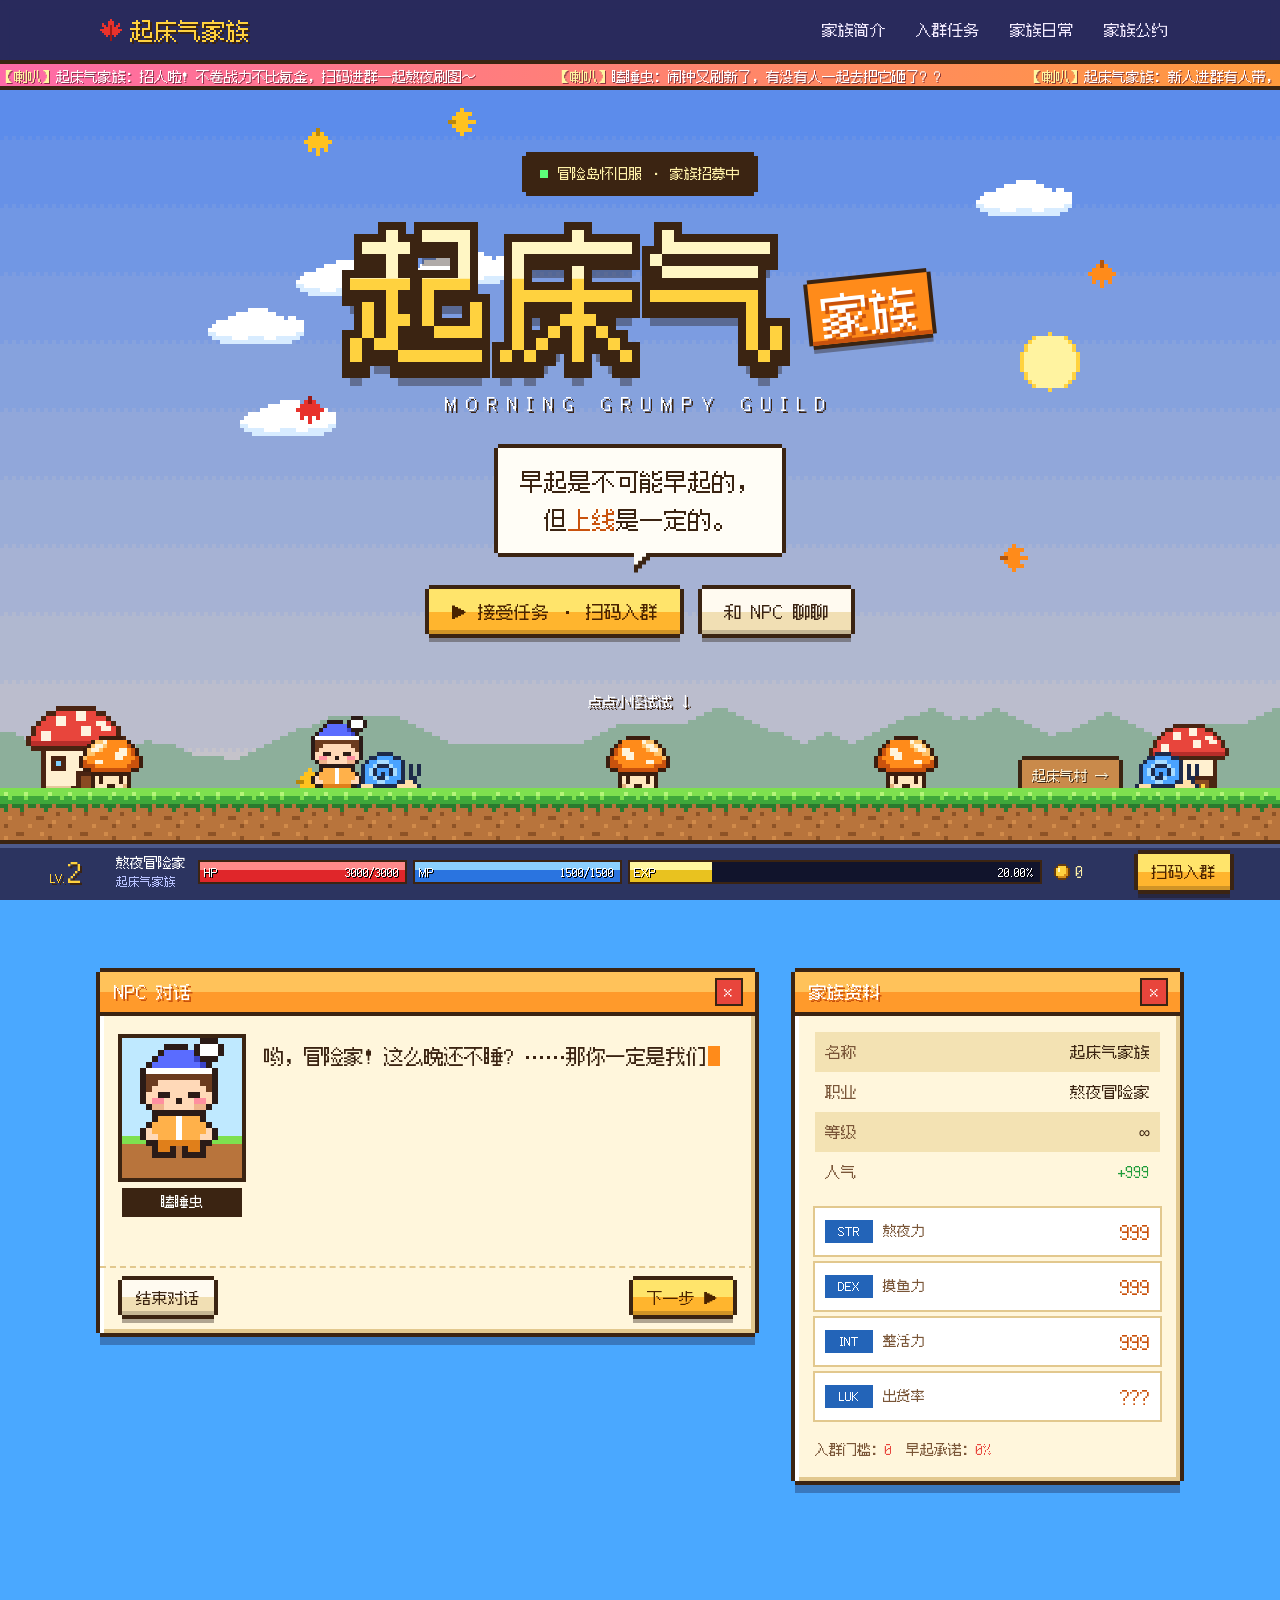
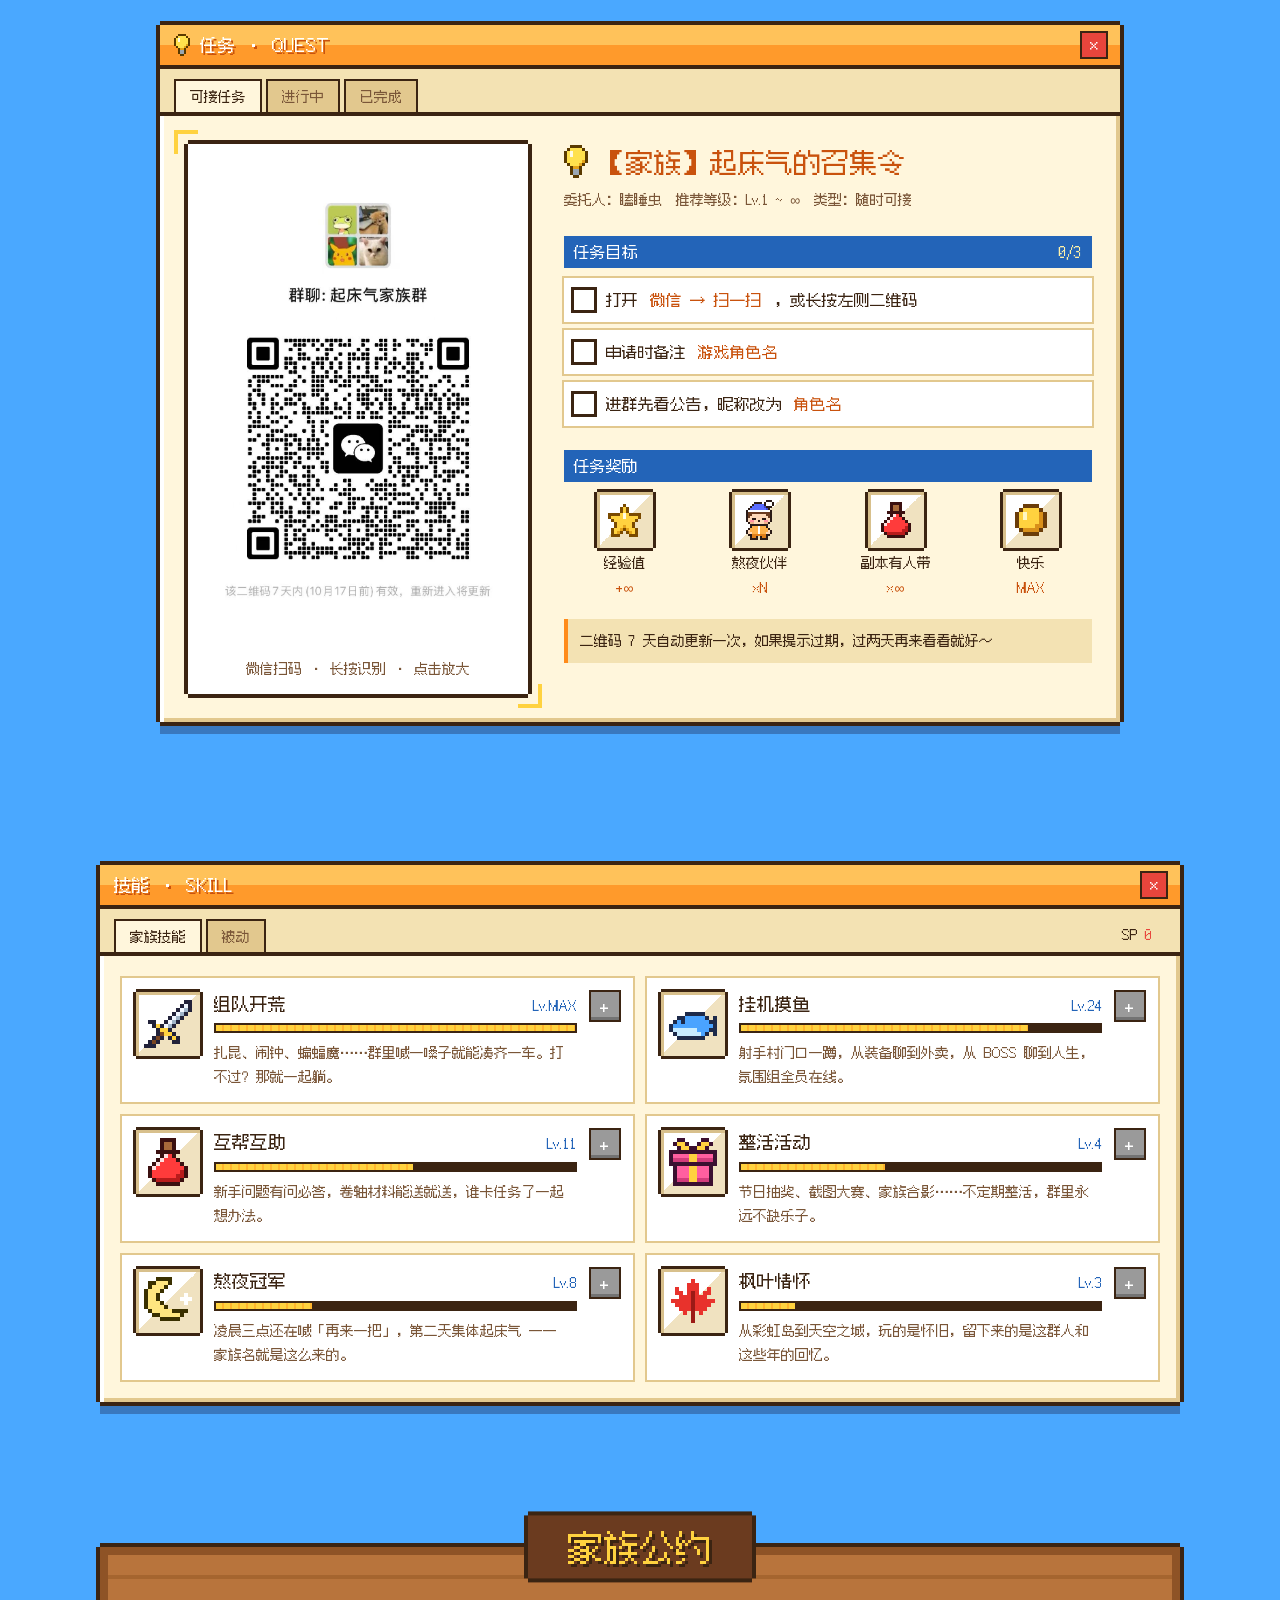
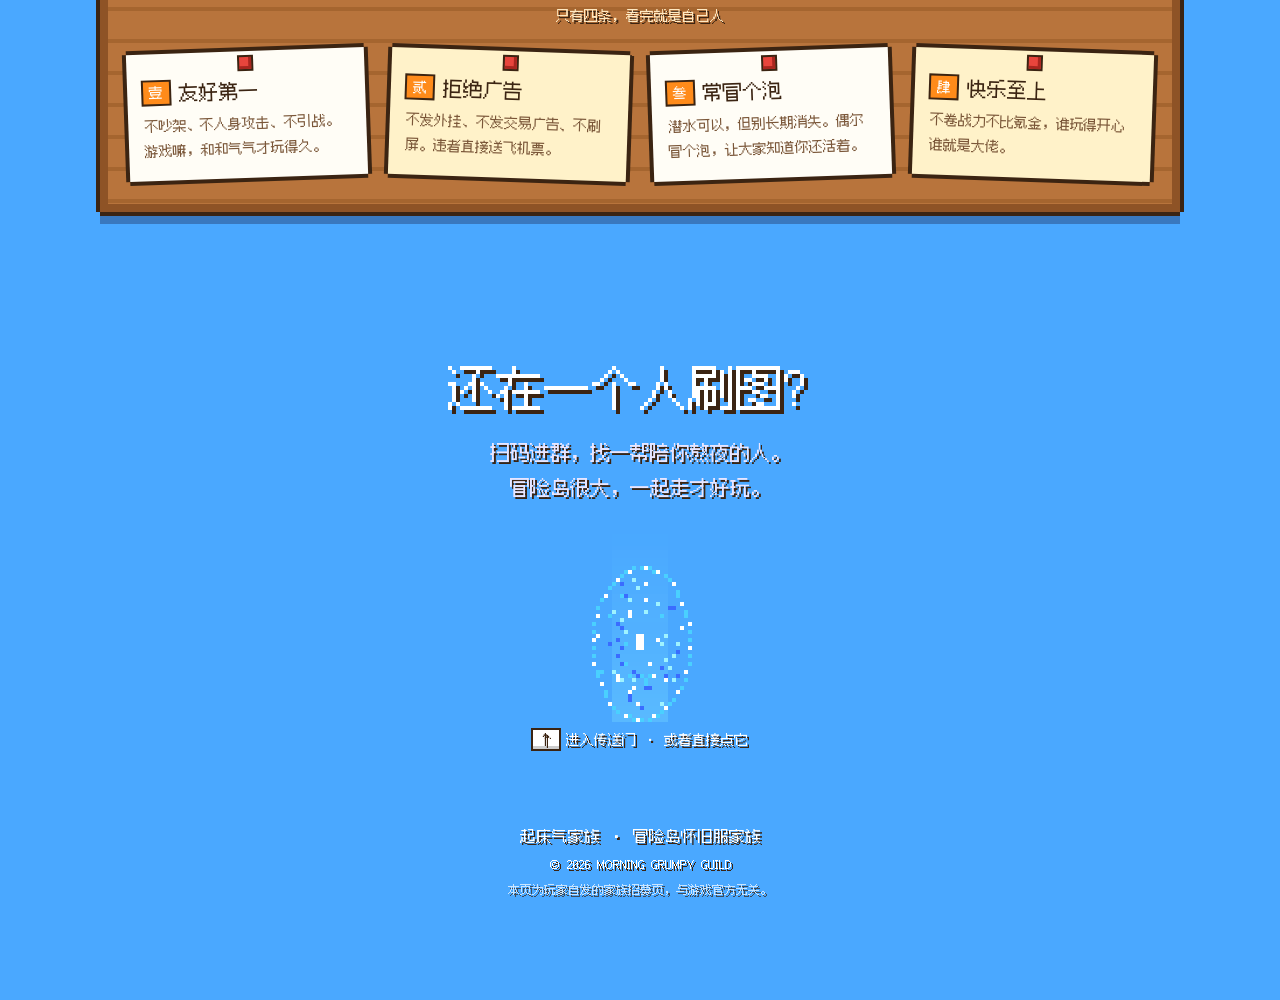
==== commit 15c20936: "init" ====
--- a/index.html
+++ b/index.html
@@ -2,240 +2,343 @@
 <html lang="zh-CN" class="no-js">
 <head>
 <meta charset="UTF-8" />
-<meta name="viewport" content="width=device-width, initial-scale=1.0" />
-<title>起床气家族 · 冒险岛家族官网</title>
-<meta name="description" content="起床气家族 —— 冒险岛（枫之谷）家族，扫码加入微信群，一起肝图、开荒、摸鱼、整活。" />
-<meta name="keywords" content="起床气家族,冒险岛,枫之谷,MapleStory,家族,微信群,招募" />
+<meta name="viewport" content="width=device-width, initial-scale=1.0, viewport-fit=cover" />
+<title>起床气家族 · 冒险岛怀旧服家族招募</title>
+<meta name="description" content="起床气家族 —— 冒险岛怀旧服家族。扫码加入微信群，一起组队开荒、挂机摸鱼、熬夜整活。" />
+<meta name="keywords" content="起床气家族,冒险岛,冒险岛怀旧服,枫之谷,MapleStory,家族,微信群,招募" />
 <meta name="author" content="起床气家族" />
-<meta name="theme-color" content="#07071a" />
-
-<!-- 自定义域名 canonical，避免 GitHub 原始域名被搜索引擎重复收录 -->
+<meta name="theme-color" content="#4aa8ff" />
+
 <link rel="canonical" href="https://qichuangqi.icu/" />
 
-<!-- 站点图标 -->
 <link rel="icon" type="image/svg+xml" href="assets/img/favicon.svg" />
 <link rel="icon" type="image/png" sizes="32x32" href="assets/img/favicon-32.png" />
 <link rel="apple-touch-icon" sizes="180x180" href="assets/img/apple-touch-icon.png" />
 
-<!-- Open Graph / 社交分享预览 -->
 <meta property="og:type" content="website" />
 <meta property="og:site_name" content="起床气家族" />
 <meta property="og:locale" content="zh_CN" />
 <meta property="og:url" content="https://qichuangqi.icu/" />
-<meta property="og:title" content="起床气家族 · 冒险岛家族官网" />
-<meta property="og:description" content="一群不想起床、却天天在冒险岛熬夜的狠人。扫码进群，一起肝图、开荒、摸鱼、整活。" />
+<meta property="og:title" content="起床气家族 · 冒险岛怀旧服家族招募" />
+<meta property="og:description" content="早起是不可能早起的，但上线是一定的。扫码进群，一起组队开荒、挂机摸鱼、熬夜整活。" />
 <meta property="og:image" content="https://qichuangqi.icu/assets/img/og-cover.png" />
 <meta property="og:image:width" content="1200" />
 <meta property="og:image:height" content="630" />
-<meta property="og:image:alt" content="起床气家族 · 冒险岛枫之谷家族" />
+<meta property="og:image:alt" content="起床气家族 · 冒险岛怀旧服家族" />
 <meta name="twitter:card" content="summary_large_image" />
-<meta name="twitter:title" content="起床气家族 · 冒险岛家族官网" />
+<meta name="twitter:title" content="起床气家族 · 冒险岛怀旧服家族招募" />
 <meta name="twitter:description" content="扫码进群，找一帮陪你熬夜的人。冒险岛很大，一起走才好玩。" />
 <meta name="twitter:image" content="https://qichuangqi.icu/assets/img/og-cover.png" />
 
-<!-- ==========================================================================
-     网络字体：Press Start 2P（像素标题）+ ZCOOL KuaiLe（中文）
-     display=swap 保证字体加载失败/超时时立刻用本地字体渲染，不会白屏。
-     若需切换为国内可直连的源，把下面两个 host 同时替换即可，例如自建镜像
-     或把字体下载到 assets/fonts/ 后改用本地 @font-face（见 README）。
-     ========================================================================== -->
-<link rel="preconnect" href="https://fonts.googleapis.com" />
-<link rel="preconnect" href="https://fonts.gstatic.com" crossorigin />
-<link href="https://fonts.googleapis.com/css2?family=Press+Start+2P&family=ZCOOL+KuaiLe&display=swap" rel="stylesheet" />
-
+<!-- 像素字体为自托管子集（见 README「字体」），不依赖任何外部 CDN -->
+<link rel="preload" href="assets/fonts/fusion-pixel-12px-subset.woff" as="font" type="font/woff" crossorigin />
 <link rel="stylesheet" href="assets/css/style.css" />
-
-<!-- 首屏脚本推迟到 DOM 解析后执行，不阻塞渲染 -->
 <script src="assets/js/main.js" defer></script>
 </head>
 <body>
 
-<canvas id="sky"></canvas>
-<div class="bg-glow"></div>
-<div class="scanlines"></div>
-
-<header class="nav" id="nav">
-  <div class="nav-inner">
-    <div class="brand"><span class="leaf">🍁</span><span class="name">起床气家族</span></div>
+<!-- 全局像素天空：随滚动从白天 → 黄昏 → 深夜 -->
+<canvas id="sky" aria-hidden="true"></canvas>
+
+<!-- ============ 顶部：家族名 + 喇叭 ============ -->
+<header class="topbar" id="topbar">
+  <div class="topbar-inner">
+    <a class="brand" href="#top" aria-label="回到顶部">
+      <img data-sprite="leaf" data-scale="2" alt="" />
+      <span>起床气家族</span>
+    </a>
     <nav aria-label="主导航">
       <ul class="nav-links">
-        <li><a href="#join">加入我们</a></li>
-        <li><a href="#about">家族简介</a></li>
-        <li><a href="#life">家族日常</a></li>
+        <li><a href="#npc">家族简介</a></li>
+        <li><a href="#join">入群任务</a></li>
+        <li><a href="#skills">家族日常</a></li>
         <li><a href="#rules">家族公约</a></li>
       </ul>
     </nav>
-    <button class="nav-cta" type="button" data-scroll="#join">扫码入群 →</button>
+  </div>
+  <div class="smega" aria-hidden="true">
+    <div class="smega-track">
+      <span><b>【喇叭】</b>起床气家族：招人啦！不卷战力不比氪金，扫码进群一起熬夜刷图～</span>
+      <span><b>【喇叭】</b>瞌睡虫：闹钟又刷新了，有没有人一起去把它砸了？？</span>
+      <span><b>【喇叭】</b>起床气家族：新人进群有人带，萌新也能凑齐一车！</span>
+      <span><b>【喇叭】</b>起床气家族：招人啦！不卷战力不比氪金，扫码进群一起熬夜刷图～</span>
+      <span><b>【喇叭】</b>瞌睡虫：闹钟又刷新了，有没有人一起去把它砸了？？</span>
+      <span><b>【喇叭】</b>起床气家族：新人进群有人带，萌新也能凑齐一车！</span>
+    </div>
   </div>
 </header>
 
-<main class="page">
-
-  <!-- HERO -->
+<main id="top">
+
+  <!-- ============ HERO：起床气村 ============ -->
   <section class="hero">
-    <div class="wrap">
-      <div class="hero-badge"><span class="dot"></span>MAPLESTORY · 招募中</div>
-      <h1 class="hero-title">起床气<span class="g">家族</span></h1>
-      <div class="hero-en">M O R N I N G &nbsp; G R U M P Y &nbsp; F A M I L Y</div>
-      <p class="hero-slogan">
+    <div class="hero-copy">
+      <div class="badge"><i class="blink"></i>冒险岛怀旧服 · 家族招募中</div>
+
+      <h1 class="logo">
+        <span class="logo-main" data-text="起床气">起床气</span>
+        <span class="logo-sub">家族</span>
+      </h1>
+      <p class="logo-en">MORNING&nbsp;GRUMPY&nbsp;GUILD</p>
+
+      <p class="bubble">
         早起是不可能早起的，<br />
-        但<b>上线</b>是一定的 —— 一群不想起床、却天天在冒险岛熬夜的狠人。
+        但<b>上线</b>是一定的。
       </p>
+
       <div class="hero-btns">
-        <button class="btn btn-primary" type="button" data-scroll="#join">🍁 扫码加入家族</button>
-        <a class="btn btn-ghost" href="#about">了解一下</a>
-      </div>
-    </div>
-    <div class="scroll-hint">▼ SCROLL</div>
-  </section>
-
-  <!-- 二维码 -->
-  <section class="qr-sec" id="join">
-    <div class="wrap">
-      <div class="reveal">
-        <div class="eyebrow">▶ JOIN US</div>
-        <h2 class="sec-title">扫一扫，进家族群</h2>
-        <p class="sec-desc">微信扫码或长按识别二维码，进群改个昵称，从此冒险岛不孤单。</p>
-      </div>
-
-      <div class="qr-card reveal">
-        <figure class="qr-frame" id="qrFrame" role="button" tabindex="0"
-                aria-label="放大查看微信群二维码">
-          <img src="assets/img/qr.jpg" width="939" height="1449"
-               alt="起床气家族微信群二维码" loading="eager" decoding="async" />
-          <figcaption>微信扫码 · 长按识别 · 点击放大</figcaption>
-        </figure>
-        <div class="qr-info">
-          <h3>三步入族</h3>
-          <ol class="steps">
-            <li>打开 <b>微信 → 扫一扫</b>，对准左侧二维码</li>
-            <li>发送申请，备注 <b>游戏角色名</b></li>
-            <li>进群先看公告，改昵称：<b>角色名</b></li>
-          </ol>
-        </div>
-      </div>
-    </div>
-  </section>
-
-  <!-- 简介 -->
-  <section id="about">
-    <div class="wrap">
-      <div class="reveal">
-        <div class="eyebrow">▶ ABOUT</div>
-        <h2 class="sec-title">我们是谁</h2>
-        <p class="sec-desc">
-          「起床气家族」是冒险岛里一群作息离谱、感情很好的玩家聚在一起的小窝。
-          不卷等级、不比装备，主打一个聊得来；副本有人带，挂机有人陪，掉线有人笑。
-        </p>
-      </div>
-      <div class="stats reveal">
-        <div class="stat"><b>24/7</b><span>群内在线时长</span></div>
-        <div class="stat"><b>∞</b><span>摸鱼话题</span></div>
-        <div class="stat"><b>100%</b><span>不早起承诺</span></div>
-        <div class="stat"><b>0</b><span>入群门槛</span></div>
-      </div>
-    </div>
-  </section>
-
-  <!-- 日常 -->
-  <section id="life">
-    <div class="wrap">
-      <div class="reveal">
-        <div class="eyebrow">▶ FAMILY LIFE</div>
-        <h2 class="sec-title">家族日常</h2>
-        <p class="sec-desc">在这里，你可以是肝帝，也可以是纯聊天选手，都没人催你。</p>
-      </div>
-      <div class="cards">
-        <div class="card reveal">
-          <span class="icon">⚔️</span>
-          <h4>副本开荒</h4>
-          <p>组队开荒不求人，群里喊一嗓子就能凑齐人。打不过？那就一起躺，反正开心最重要。</p>
-        </div>
-        <div class="card reveal">
-          <span class="icon">🎣</span>
-          <h4>挂机摸鱼</h4>
-          <p>一边挂机一边吹水，从装备聊到外卖，从 BOSS 聊到人生，氛围组全员在线。</p>
-        </div>
-        <div class="card reveal">
-          <span class="icon">🎁</span>
-          <h4>互帮互助</h4>
-          <p>新手提问有问必答，材料装备能送就送，谁卡任务了一起想办法。</p>
-        </div>
-        <div class="card reveal">
-          <span class="icon">🎉</span>
-          <h4>整活活动</h4>
-          <p>节日抽奖、截图大赛、家族合影……不定期整活，群里永远不缺乐子。</p>
-        </div>
-        <div class="card reveal">
-          <span class="icon">🛏️</span>
-          <h4>熬夜冠军</h4>
-          <p>凌晨三点还有人喊「再刷一把」，第二天集体起床气 —— 家族名就是这么来的。</p>
-        </div>
-        <div class="card reveal">
-          <span class="icon">🍁</span>
-          <h4>枫叶情怀</h4>
-          <p>从射手村到时间神殿，玩的是冒险岛，留下来的是这群人和这些年的回忆。</p>
-        </div>
-      </div>
-    </div>
-  </section>
-
-  <!-- 公约 -->
-  <section id="rules">
-    <div class="wrap">
-      <div class="reveal">
-        <div class="eyebrow">▶ RULES</div>
-        <h2 class="sec-title">家族公约</h2>
-        <p class="sec-desc">只有四条，简单粗暴，看完就是自己人。</p>
-      </div>
-      <div class="cards">
-        <div class="card reveal">
-          <span class="icon">🤝</span>
-          <h4>友好第一</h4>
-          <p>不吵架、不人身攻击、不引战。游戏嘛，和和气气才玩得久。</p>
-        </div>
-        <div class="card reveal">
-          <span class="icon">🚫</span>
-          <h4>拒绝广告</h4>
-          <p>不发外挂、不发交易广告、不刷屏。违者直接送飞机票。</p>
-        </div>
-        <div class="card reveal">
-          <span class="icon">💬</span>
-          <h4>活跃交流</h4>
-          <p>潜水可以，但别长期消失。偶尔冒个泡，让大家知道你还活着。</p>
-        </div>
-        <div class="card reveal">
-          <span class="icon">🍜</span>
-          <h4>快乐至上</h4>
-          <p>不卷战力不比氪金，谁玩得开心谁就是大佬。</p>
-        </div>
-      </div>
-    </div>
-  </section>
-
-  <!-- CTA -->
-  <section class="cta">
-    <div class="wrap reveal">
-      <h2>还在一个人刷图？</h2>
-      <p>扫码进群，找一帮陪你熬夜的人。<br />冒险岛很大，一起走才好玩。</p>
-      <div class="hero-btns">
-        <button class="btn btn-primary" type="button" data-scroll="#join">🍁 立即扫码加入</button>
-      </div>
-    </div>
-  </section>
-
-  <footer>
-    <div class="wrap">
-      <div>起床气家族 · 冒险岛枫之谷家族</div>
-      <div class="small">© <span id="year">2026</span> MORNING GRUMPY FAMILY · MADE WITH 🍁</div>
+        <a class="mbtn mbtn-gold" href="#join">▶ 接受任务 · 扫码入群</a>
+        <a class="mbtn" href="#npc">和 NPC 聊聊</a>
+      </div>
+    </div>
+
+    <!-- 地面场景：房子、睡觉的冒险家、会被点的怪 -->
+    <div class="scene" id="scene">
+      <img class="house house-l" data-sprite="house" data-scale="5" alt="" />
+      <img class="house house-r" data-sprite="house" data-scale="4" alt="" />
+      <div class="sign" aria-hidden="true">起床气村 →</div>
+
+      <div class="sleeper" aria-hidden="true">
+        <img data-sprite="hero" data-scale="4" alt="" />
+        <span class="z z1">Z</span><span class="z z2">z</span><span class="z z3">z</span>
+      </div>
+
+      <div class="mobs" id="mobs" aria-hidden="true"></div>
+      <p class="scene-tip" aria-hidden="true">点点小怪试试 ↓</p>
+      <div class="ground"></div>
+    </div>
+  </section>
+
+  <!-- ============ NPC：家族简介 ============ -->
+  <section class="sec" id="npc">
+    <div class="wrap npc-grid">
+
+      <div class="mwin npc-win pop">
+        <div class="mwin-title"><span>NPC 对话</span><i class="x" aria-hidden="true">×</i></div>
+        <div class="npc-body">
+          <div class="npc-face">
+            <div class="npc-portrait"><img data-sprite="hero" data-scale="6" alt="家族管家 瞌睡虫" /></div>
+            <div class="npc-name">瞌睡虫</div>
+          </div>
+          <div class="npc-text" id="npcText" aria-live="polite">
+            <!-- 无 JS 时直接显示全部文案 -->
+            <p>哟，冒险家！这么晚还不睡？……那你一定是我们要找的人。</p>
+            <p>这里是「起床气家族」—— 一群作息离谱、感情很好的怀旧服玩家。不卷等级、不比装备，主打一个聊得来。</p>
+            <p>副本有人带，挂机有人陪，掉线有人笑。想加入的话，我这儿正好有个任务交给你。</p>
+          </div>
+        </div>
+        <div class="npc-actions">
+          <button class="mbtn mbtn-sm" type="button" id="npcEnd">结束对话</button>
+          <button class="mbtn mbtn-sm mbtn-gold" type="button" id="npcNext">下一步 ▶</button>
+        </div>
+      </div>
+
+      <div class="mwin stat-win pop">
+        <div class="mwin-title"><span>家族资料</span><i class="x" aria-hidden="true">×</i></div>
+        <dl class="stat-list">
+          <div><dt>名称</dt><dd>起床气家族</dd></div>
+          <div><dt>职业</dt><dd>熬夜冒险家</dd></div>
+          <div><dt>等级</dt><dd>∞</dd></div>
+          <div><dt>人气</dt><dd class="up">+999</dd></div>
+        </dl>
+        <div class="stat-ap">
+          <div class="ap"><span>STR</span><em>熬夜力</em><b data-count="999">999</b></div>
+          <div class="ap"><span>DEX</span><em>摸鱼力</em><b data-count="999">999</b></div>
+          <div class="ap"><span>INT</span><em>整活力</em><b data-count="999">999</b></div>
+          <div class="ap"><span>LUK</span><em>出货率</em><b>???</b></div>
+        </div>
+        <p class="stat-foot">入群门槛：<b>0</b>　早起承诺：<b>0%</b></p>
+      </div>
+
+    </div>
+  </section>
+
+  <!-- ============ 任务：扫码入群 ============ -->
+  <section class="sec" id="join">
+    <div class="wrap">
+      <div class="mwin quest-win pop" id="questWin">
+        <div class="mwin-title">
+          <span><img data-sprite="bulb" data-scale="2" alt="" class="t-ico" />任务 · QUEST</span>
+          <i class="x" aria-hidden="true">×</i>
+        </div>
+        <div class="tabs" aria-hidden="true"><span class="on">可接任务</span><span>进行中</span><span>已完成</span></div>
+
+        <div class="quest-body">
+          <figure class="qr-slot" id="qrFrame" role="button" tabindex="0" aria-label="放大查看微信群二维码">
+            <img src="assets/img/qr.jpg" width="939" height="1449"
+                 alt="起床气家族微信群二维码" loading="eager" decoding="async" />
+            <figcaption>微信扫码 · 长按识别 · 点击放大</figcaption>
+          </figure>
+
+          <div class="quest-info">
+            <h2 class="quest-name">
+              <img data-sprite="bulb" data-scale="3" alt="" class="bob" />
+              【家族】起床气的召集令
+            </h2>
+            <p class="quest-meta">委托人：瞌睡虫　推荐等级：Lv.1 ~ ∞　类型：随时可接</p>
+
+            <h3 class="q-h">任务目标 <span id="qCount">0/3</span></h3>
+            <ul class="q-goals" id="qGoals">
+              <li><button type="button" aria-pressed="false"><i></i>打开 <b>微信 → 扫一扫</b>，或长按左侧二维码</button></li>
+              <li><button type="button" aria-pressed="false"><i></i>申请时备注 <b>游戏角色名</b></button></li>
+              <li><button type="button" aria-pressed="false"><i></i>进群先看公告，昵称改为 <b>角色名</b></button></li>
+            </ul>
+
+            <h3 class="q-h">任务奖励</h3>
+            <ul class="rewards">
+              <li><span class="slot"><img data-sprite="star" data-scale="3" alt="" /></span><b>经验值</b><em>+∞</em></li>
+              <li><span class="slot"><img data-sprite="hero" data-scale="2" alt="" /></span><b>熬夜伙伴</b><em>×N</em></li>
+              <li><span class="slot"><img data-sprite="potion" data-scale="3" alt="" /></span><b>副本有人带</b><em>×∞</em></li>
+              <li><span class="slot"><img data-sprite="meso" data-scale="4" alt="" /></span><b>快乐</b><em>MAX</em></li>
+            </ul>
+
+            <p class="q-tip">二维码 7 天自动更新一次，如果提示过期，过两天再来看看就好～</p>
+          </div>
+        </div>
+      </div>
+    </div>
+  </section>
+
+  <!-- ============ 技能：家族日常 ============ -->
+  <section class="sec" id="skills">
+    <div class="wrap">
+      <div class="mwin skill-win pop">
+        <div class="mwin-title"><span>技能 · SKILL</span><i class="x" aria-hidden="true">×</i></div>
+        <div class="tabs" aria-hidden="true"><span class="on">家族技能</span><span>被动</span><span class="sp">SP <b>0</b></span></div>
+        <ul class="skills">
+          <li class="skill">
+            <span class="slot"><img data-sprite="sword" data-scale="4" alt="" /></span>
+            <div class="sk-main">
+              <h3>组队开荒 <i class="lv" data-max="20">Lv.20</i></h3>
+              <div class="sk-bar"><i></i></div>
+              <p>扎昆、闹钟、蝙蝠魔……群里喊一嗓子就能凑齐一车。打不过？那就一起躺。</p>
+            </div>
+            <button class="sk-plus" type="button" aria-label="加点">+</button>
+          </li>
+          <li class="skill">
+            <span class="slot"><img data-sprite="fish" data-scale="4" alt="" /></span>
+            <div class="sk-main">
+              <h3>挂机摸鱼 <i class="lv" data-max="30">Lv.30</i></h3>
+              <div class="sk-bar"><i></i></div>
+              <p>射手村门口一蹲，从装备聊到外卖，从 BOSS 聊到人生，氛围组全员在线。</p>
+            </div>
+            <button class="sk-plus" type="button" aria-label="加点">+</button>
+          </li>
+          <li class="skill">
+            <span class="slot"><img data-sprite="potion" data-scale="4" alt="" /></span>
+            <div class="sk-main">
+              <h3>互帮互助 <i class="lv" data-max="20">Lv.20</i></h3>
+              <div class="sk-bar"><i></i></div>
+              <p>新手问题有问必答，卷轴材料能送就送，谁卡任务了一起想办法。</p>
+            </div>
+            <button class="sk-plus" type="button" aria-label="加点">+</button>
+          </li>
+          <li class="skill">
+            <span class="slot"><img data-sprite="gift" data-scale="4" alt="" /></span>
+            <div class="sk-main">
+              <h3>整活活动 <i class="lv" data-max="10">Lv.10</i></h3>
+              <div class="sk-bar"><i></i></div>
+              <p>节日抽奖、截图大赛、家族合影……不定期整活，群里永远不缺乐子。</p>
+            </div>
+            <button class="sk-plus" type="button" aria-label="加点">+</button>
+          </li>
+          <li class="skill">
+            <span class="slot"><img data-sprite="moon" data-scale="4" alt="" /></span>
+            <div class="sk-main">
+              <h3>熬夜冠军 <i class="lv" data-max="30">Lv.30</i></h3>
+              <div class="sk-bar"><i></i></div>
+              <p>凌晨三点还在喊「再来一把」，第二天集体起床气 —— 家族名就是这么来的。</p>
+            </div>
+            <button class="sk-plus" type="button" aria-label="加点">+</button>
+          </li>
+          <li class="skill">
+            <span class="slot"><img data-sprite="leaf" data-scale="4" alt="" /></span>
+            <div class="sk-main">
+              <h3>枫叶情怀 <i class="lv" data-max="20">Lv.20</i></h3>
+              <div class="sk-bar"><i></i></div>
+              <p>从彩虹岛到天空之城，玩的是怀旧，留下来的是这群人和这些年的回忆。</p>
+            </div>
+            <button class="sk-plus" type="button" aria-label="加点">+</button>
+          </li>
+        </ul>
+      </div>
+    </div>
+  </section>
+
+  <!-- ============ 告示牌：家族公约 ============ -->
+  <section class="sec" id="rules">
+    <div class="wrap">
+      <div class="board pop">
+        <div class="board-head">家族公约</div>
+        <p class="board-sub">只有四条，看完就是自己人</p>
+        <div class="notes">
+          <article class="note">
+            <span class="pin"></span>
+            <h3><em>壹</em>友好第一</h3>
+            <p>不吵架、不人身攻击、不引战。游戏嘛，和和气气才玩得久。</p>
+          </article>
+          <article class="note">
+            <span class="pin"></span>
+            <h3><em>贰</em>拒绝广告</h3>
+            <p>不发外挂、不发交易广告、不刷屏。违者直接送飞机票。</p>
+          </article>
+          <article class="note">
+            <span class="pin"></span>
+            <h3><em>叁</em>常冒个泡</h3>
+            <p>潜水可以，但别长期消失。偶尔冒个泡，让大家知道你还活着。</p>
+          </article>
+          <article class="note">
+            <span class="pin"></span>
+            <h3><em>肆</em>快乐至上</h3>
+            <p>不卷战力不比氪金，谁玩得开心谁就是大佬。</p>
+          </article>
+        </div>
+      </div>
+    </div>
+  </section>
+
+  <!-- ============ 传送门 CTA ============ -->
+  <section class="sec portal-sec">
+    <div class="wrap">
+      <h2 class="cta-title pop">还在一个人刷图？</h2>
+      <p class="cta-desc pop">扫码进群，找一帮陪你熬夜的人。<br />冒险岛很大，一起走才好玩。</p>
+      <button class="portal" id="portal" type="button" aria-label="进入传送门：前往入群二维码">
+        <canvas id="portalCanvas" width="32" height="48"></canvas>
+      </button>
+      <p class="portal-hint"><kbd>↑</kbd> 进入传送门 · 或者直接点它</p>
+    </div>
+  </section>
+
+  <footer class="foot">
+    <div class="wrap">
+      <p>起床气家族 · 冒险岛怀旧服家族</p>
+      <p class="small">© <span id="year">2026</span> MORNING GRUMPY GUILD</p>
+      <p class="small dim">本页为玩家自发的家族招募页，与游戏官方无关。</p>
     </div>
   </footer>
-
 </main>
+
+<!-- ============ 底部状态栏 HUD ============ -->
+<div class="hud" id="hud">
+  <div class="hud-lv"><small>LV.</small><b id="hudLv">1</b></div>
+  <div class="hud-name">
+    <b>熬夜冒险家</b>
+    <span>起床气家族</span>
+  </div>
+  <div class="hud-bars">
+    <div class="bar hp"><span>HP</span><i style="--v:100%"></i><em>3000/3000</em></div>
+    <div class="bar mp"><span>MP</span><i style="--v:100%"></i><em>1500/1500</em></div>
+    <div class="bar exp"><span>EXP</span><i id="expFill" style="--v:0%"></i><em id="expText">0.00%</em></div>
+  </div>
+  <div class="hud-meso" title="点小怪捡到的金币"><img data-sprite="meso" data-scale="2" alt="" /><b id="meso">0</b></div>
+  <a class="mbtn mbtn-gold mbtn-sm hud-cta" href="#join">扫码入群</a>
+</div>
+
+<div class="fx-layer" id="fx" aria-hidden="true"></div>
 
 <div class="lightbox" id="lightbox" role="dialog" aria-modal="true" aria-label="微信群二维码放大预览">
   <img src="assets/img/qr.jpg" alt="起床气家族微信群二维码" />
-  <p>点击任意处关闭</p>
+  <p>手机可长按识别 · 点击空白处关闭</p>
 </div>
 
 </body>
--- a/assets/css/style.css
+++ b/assets/css/style.css
@@ -1,536 +1,1324 @@
 /* ==========================================================================
-   起床气家族 · 冒险岛家族官网
+   起床气家族 · 冒险岛怀旧服家族招募页
    assets/css/style.css
+   --------------------------------------------------------------------------
+   视觉：像素风 + 冒险岛 UI（任务窗 / 技能窗 / NPC 对话 / 底部状态栏）。
+   像素描边统一用 box-shadow 四向偏移实现，自带“切角”的像素圆角。
    ========================================================================== */
+
+@font-face {
+  font-family: 'FusionPixel';
+  src: url('../fonts/fusion-pixel-12px-subset.woff') format('woff');
+  font-display: swap;
+}
 
 /* ============ 主题变量 ============ */
 :root {
-  --bg-deep: #07071a;
-  --bg-mid: #101033;
-  --ink: #f2f0ff;
-  --ink-dim: #a9a6cc;
-  --maple-red: #ff3b52;
-  --maple-orange: #ff9a2b;
-  --gold: #ffd447;
-  --cyan: #4dd6ff;
-
-  /* 像素字体：标题/数字。Google Fonts 不可达时逐级回退到本地字体 */
-  --pixel: 'Press Start 2P', 'ZCOOL KuaiLe', 'PingFang SC', 'Microsoft YaHei',
-           'Hiragino Sans GB', 'Noto Sans SC', 'Courier New', monospace;
-
-  /* 正文字体：中文优先，避免中文字形被拉进英文像素字体里错位 */
-  --cn-pixel: 'ZCOOL KuaiLe', 'PingFang SC', 'Microsoft YaHei',
-              'Hiragino Sans GB', 'Noto Sans SC', sans-serif;
+  --px: 4px;                 /* 一个“像素”的大小，描边/阴影都按它走 */
+  --ink: #3b2412;            /* 深棕描边 / 正文 */
+  --ink-soft: #7a5638;
+  --cream: #fff6dc;          /* 窗口底色 */
+  --cream-2: #f3e2b3;
+  --cream-3: #e2c88e;
+  --paper: #fffdf6;
+  --orange: #ff8b1a;
+  --orange-d: #c9520d;
+  --gold: #ffd23f;
+  --gold-l: #fff1a8;
+  --red: #e8453c;
+  --blue: #4aa3ff;
+  --blue-d: #2364b8;
+  --green: #5cc23c;
+  --night: #141433;
+
+  --font: 'FusionPixel', 'PingFang SC', 'Microsoft YaHei', 'Hiragino Sans GB',
+          'Noto Sans SC', sans-serif;
+
+  --hud-h: 60px;
+}
+
+@media (max-width: 640px) {
+  :root { --px: 3px; --hud-h: 54px; }
 }
 
 * { margin: 0; padding: 0; box-sizing: border-box; }
 
-html { scroll-behavior: smooth; }
+html {
+  scroll-behavior: smooth;
+  scroll-padding-top: 96px;
+  -webkit-text-size-adjust: 100%;
+}
 
 body {
-  background: var(--bg-deep);
+  background: #4aa8ff;
   color: var(--ink);
-  font-family: var(--cn-pixel);
+  font-family: var(--font);
+  font-size: 16px;
+  line-height: 1.75;
   overflow-x: hidden;
-  -webkit-font-smoothing: antialiased;
-}
-
-/* ============ 背景层 ============ */
+  -webkit-font-smoothing: none;
+  -moz-osx-font-smoothing: grayscale;
+  padding-bottom: calc(var(--hud-h) + env(safe-area-inset-bottom, 0px));
+}
+
+body.has-cursor,
+body.has-cursor a,
+body.has-cursor button,
+body.has-cursor [role="button"] { cursor: var(--cursor), auto; }
+
+img { image-rendering: pixelated; image-rendering: crisp-edges; }
+img[data-sprite] { display: inline-block; vertical-align: middle; }
+
+a { color: inherit; }
+button { font: inherit; color: inherit; background: none; border: 0; cursor: pointer; }
+:focus-visible { outline: var(--px) dashed var(--orange); outline-offset: var(--px); }
+
+/* ============ 背景天空 ============ */
 #sky {
   position: fixed;
   inset: 0;
-  width: 100%;
-  height: 100%;
+  width: 100vw;
+  height: 100vh;
   z-index: 0;
   display: block;
-}
-
-.bg-glow {
+  image-rendering: pixelated;
+  image-rendering: crisp-edges;
+  pointer-events: none;
+}
+
+main, .topbar, .hud { position: relative; z-index: 2; }
+
+/* ============ 通用：像素描边盒子 ============ */
+.mwin,
+.mbtn,
+.slot,
+.bubble,
+.badge,
+.sign,
+.board,
+.note,
+.qr-slot,
+.lightbox img {
+  box-shadow:
+    0 calc(var(--px) * -1) 0 0 var(--ink),
+    0 var(--px) 0 0 var(--ink),
+    calc(var(--px) * -1) 0 0 0 var(--ink),
+    var(--px) 0 0 0 var(--ink);
+}
+
+.wrap { width: min(1080px, 100% - 32px); margin: 0 auto; }
+
+.sec { padding: 72px 0; position: relative; }
+
+/* 弹出动画：步进式缩放，模拟游戏窗口“咔”一下弹出 */
+.pop { opacity: 0; transform: scale(.85) translateY(24px); }
+/* 显示态写在静态样式里：之后再叠别的动画（如任务窗闪光）也不会退回透明 */
+.pop.in { opacity: 1; transform: none; animation: pop-in .42s steps(5) both; }
+.no-js .pop { opacity: 1; transform: none; }
+
+@keyframes pop-in {
+  0%   { opacity: 0; transform: scale(.85) translateY(24px); }
+  60%  { opacity: 1; transform: scale(1.03) translateY(-4px); }
+  100% { opacity: 1; transform: none; }
+}
+
+/* ============ 按钮 ============ */
+.mbtn {
+  display: inline-flex;
+  align-items: center;
+  justify-content: center;
+  gap: 8px;
+  padding: 12px 22px;
+  font-size: 18px;
+  line-height: 1.2;
+  text-decoration: none;
+  color: var(--ink);
+  background: linear-gradient(180deg, #fffaf0 0 50%, #f1dfb4 50% 100%);
+  box-shadow:
+    0 calc(var(--px) * -1) 0 0 var(--ink),
+    0 var(--px) 0 0 var(--ink),
+    calc(var(--px) * -1) 0 0 0 var(--ink),
+    var(--px) 0 0 0 var(--ink),
+    inset 0 calc(var(--px) * -1) 0 0 rgba(0, 0, 0, .18),
+    0 calc(var(--px) * 2) 0 0 rgba(30, 15, 5, .35);
+  transition: transform .08s steps(2);
+  white-space: nowrap;
+  user-select: none;
+}
+.mbtn:hover { transform: translateY(-2px); filter: brightness(1.06); }
+.mbtn:active {
+  transform: translateY(var(--px));
+  box-shadow:
+    0 calc(var(--px) * -1) 0 0 var(--ink),
+    0 var(--px) 0 0 var(--ink),
+    calc(var(--px) * -1) 0 0 0 var(--ink),
+    var(--px) 0 0 0 var(--ink),
+    inset 0 var(--px) 0 0 rgba(0, 0, 0, .18);
+}
+.mbtn-gold {
+  background: linear-gradient(180deg, #ffe46b 0 50%, #ffb52e 50% 100%);
+  color: #4a2300;
+}
+.mbtn-sm { padding: 8px 14px; font-size: 16px; }
+
+/* ============ 顶部栏 ============ */
+.topbar {
   position: fixed;
-  inset: 0;
-  z-index: 1;
-  pointer-events: none;
-  background:
-    radial-gradient(60% 45% at 50% 8%, rgba(255, 59, 82, .18), transparent 70%),
-    radial-gradient(45% 40% at 12% 78%, rgba(77, 214, 255, .14), transparent 70%),
-    radial-gradient(45% 40% at 88% 72%, rgba(255, 212, 71, .12), transparent 70%);
-}
-
-.scanlines {
-  position: fixed;
-  inset: 0;
-  z-index: 2;
-  pointer-events: none;
-  opacity: .25;
-  background: repeating-linear-gradient(
-    to bottom,
-    rgba(255, 255, 255, .04) 0 1px,
-    transparent 1px 3px
-  );
-  mix-blend-mode: overlay;
-}
-
-.page { position: relative; z-index: 3; }
-
-/* ============ 通用 ============ */
-.wrap { width: min(1120px, 92vw); margin: 0 auto; }
-
-section { padding: 96px 0; position: relative; }
-
-.reveal {
-  opacity: 0;
-  transform: translateY(38px);
-  transition: opacity .8s cubic-bezier(.2, .7, .3, 1), transform .8s cubic-bezier(.2, .7, .3, 1);
-}
-.reveal.in { opacity: 1; transform: none; }
-
-/* JS 未执行时（脚本被拦截 / 加载失败 / 禁用 JS）直接显示内容，
-   避免整页停留在 opacity:0 的白屏状态。main.js 启动后会移除 .no-js */
-.no-js .reveal { opacity: 1; transform: none; }
-
-.eyebrow {
-  font-family: var(--pixel);
-  font-size: 11px;
-  letter-spacing: 2px;
-  color: var(--cyan);
-  text-shadow: 0 0 14px rgba(77, 214, 255, .6);
-  margin-bottom: 18px;
-}
-
-.sec-title {
-  font-family: var(--pixel);
-  font-size: clamp(18px, 3.4vw, 30px);
-  line-height: 1.6;
-  margin-bottom: 14px;
-  background: linear-gradient(180deg, #fff 0%, var(--gold) 55%, var(--maple-orange) 100%);
-  -webkit-background-clip: text;
-  background-clip: text;
-  color: transparent;
-  filter: drop-shadow(0 4px 0 rgba(0, 0, 0, .55));
-}
-
-.sec-desc {
-  color: var(--ink-dim);
-  font-size: clamp(14px, 1.6vw, 17px);
-  line-height: 2;
-  max-width: 640px;
-}
-
-/* ============ 顶部导航 ============ */
-header.nav {
-  position: fixed;
-  top: 0; left: 0; right: 0;
-  z-index: 40;
-  backdrop-filter: blur(10px);
-  background: linear-gradient(180deg, rgba(7, 7, 26, .9), rgba(7, 7, 26, 0));
-  border-bottom: 1px solid transparent;
-  transition: background .3s, border-color .3s;
-}
-header.nav.scrolled {
-  background: rgba(7, 7, 26, .92);
-  border-bottom-color: rgba(255, 212, 71, .28);
-}
-.nav-inner {
-  width: min(1120px, 92vw);
-  margin: 0 auto;
-  height: 66px;
+  top: 0;
+  left: 0;
+  right: 0;
+  z-index: 20;
+  transition: transform .25s steps(3);
+}
+.topbar-inner {
   display: flex;
   align-items: center;
   justify-content: space-between;
   gap: 16px;
+  padding: 10px max(16px, calc((100% - 1080px) / 2));
+  background: rgba(32, 22, 60, .82);
+  color: #fff;
+  border-bottom: var(--px) solid var(--ink);
+  backdrop-filter: blur(4px);
+  -webkit-backdrop-filter: blur(4px);
 }
 .brand {
-  display: flex; align-items: center; gap: 10px;
-  font-family: var(--pixel);
-  font-size: 13px;
+  display: flex;
+  align-items: center;
+  gap: 8px;
+  font-size: 24px;
+  line-height: 1;
+  text-decoration: none;
   color: var(--gold);
-  text-shadow: 0 0 12px rgba(255, 212, 71, .45);
-  white-space: nowrap;
-}
-.brand .leaf { font-size: 18px; animation: spin 6s linear infinite; display: inline-block; }
-@keyframes spin { to { transform: rotate(360deg); } }
-
-.nav-links { display: flex; gap: 26px; list-style: none; }
+  text-shadow: 2px 2px 0 var(--ink);
+}
+.nav-links { display: flex; gap: 6px; list-style: none; }
 .nav-links a {
-  color: var(--ink-dim);
+  display: block;
+  padding: 6px 12px;
+  font-size: 16px;
   text-decoration: none;
-  font-size: 14px;
-  letter-spacing: 1px;
-  transition: color .25s, text-shadow .25s;
-}
-.nav-links a:hover { color: var(--gold); text-shadow: 0 0 12px rgba(255, 212, 71, .7); }
-
-.nav-cta {
-  font-family: var(--pixel);
-  font-size: 10px;
-  padding: 10px 16px;
-  color: #21140a;
-  background: linear-gradient(180deg, var(--gold), var(--maple-orange));
-  border: 0;
-  cursor: pointer;
-  box-shadow: 0 4px 0 #a85a10, 0 8px 24px rgba(255, 154, 43, .35);
-  transition: transform .12s, box-shadow .12s;
-  white-space: nowrap;
-}
-.nav-cta:active { transform: translateY(3px); box-shadow: 0 1px 0 #a85a10; }
+  color: #f4ecff;
+}
+.nav-links a:hover { color: var(--ink); background: var(--gold); }
+
+/* 喇叭（全服广播） */
+.smega {
+  overflow: hidden;
+  background: linear-gradient(90deg, #ff6aa8, #ff9a3c);
+  color: #fff;
+  font-size: 14px;
+  line-height: 26px;
+  height: 26px;
+  border-bottom: var(--px) solid var(--ink);
+  text-shadow: 1px 1px 0 rgba(90, 20, 40, .7);
+}
+.smega-track {
+  display: flex;
+  width: max-content;
+  animation: smega 48s linear infinite;
+}
+.smega-track span { padding-right: 80px; white-space: nowrap; }
+.smega-track b { color: #fff6a0; font-weight: normal; }
+@keyframes smega { to { transform: translateX(-50%); } }
 
 /* ============ HERO ============ */
 .hero {
+  position: relative;
   min-height: 100vh;
+  min-height: 100svh;
+  display: flex;
+  flex-direction: column;
+  overflow: hidden;
+}
+
+.hero-copy {
+  position: relative;
+  z-index: 3;
+  flex: 1;
+  display: flex;
+  flex-direction: column;
+  align-items: center;
+  justify-content: center;
+  text-align: center;
+  padding: 120px 16px 230px;
+}
+
+.badge {
+  display: inline-flex;
+  align-items: center;
+  gap: 10px;
+  padding: 6px 14px;
+  font-size: 14px;
+  background: var(--ink);
+  color: var(--gold-l);
+  margin-bottom: 26px;
+  box-shadow:
+    0 calc(var(--px) * -1) 0 0 var(--ink),
+    0 var(--px) 0 0 var(--ink),
+    calc(var(--px) * -1) 0 0 0 var(--ink),
+    var(--px) 0 0 0 var(--ink);
+}
+.blink {
+  width: 8px;
+  height: 8px;
+  background: #5dff7a;
+  animation: blink 1s steps(1) infinite;
+}
+@keyframes blink { 50% { opacity: .15; } }
+
+/* 冒险岛 logo 风格大标题：多层位移阴影做出厚描边 + 立体底 */
+.logo {
+  display: flex;
+  align-items: flex-end;
+  gap: 10px;
+  line-height: 1;
+  font-weight: normal;
+}
+.logo-main {
+  position: relative;
+  font-size: clamp(72px, 15vw, 144px);
+  letter-spacing: .04em;
+  color: #ffd23f;
+  --o: clamp(4px, .9vw, 8px);
+  text-shadow:
+    var(--o) 0 0 var(--ink), calc(var(--o) * -1) 0 0 var(--ink),
+    0 var(--o) 0 var(--ink), 0 calc(var(--o) * -1) 0 var(--ink),
+    var(--o) var(--o) 0 var(--ink), calc(var(--o) * -1) var(--o) 0 var(--ink),
+    var(--o) calc(var(--o) * -1) 0 var(--ink), calc(var(--o) * -1) calc(var(--o) * -1) 0 var(--ink),
+    0 calc(var(--o) * 2) 0 var(--ink),
+    var(--o) calc(var(--o) * 2) 0 var(--ink),
+    calc(var(--o) * -1) calc(var(--o) * 2) 0 var(--ink),
+    0 calc(var(--o) * 3) 0 rgba(30, 15, 5, .35);
+  animation: logo-bob 2.4s steps(4) infinite;
+}
+/* 上半截高光：叠一层裁掉下半部分的浅色字 */
+.logo-main::after {
+  content: attr(data-text);
+  position: absolute;
+  inset: 0;
+  color: #fff6c4;
+  text-shadow: none;
+  clip-path: inset(0 0 58% 0);
+}
+.logo-sub {
+  font-size: clamp(28px, 5vw, 48px);
+  padding: 8px 12px 6px;
+  margin-bottom: clamp(8px, 2vw, 22px);
+  background: var(--orange);
+  color: #fff;
+  text-shadow: 3px 3px 0 var(--orange-d);
+  box-shadow:
+    0 -4px 0 0 var(--ink), 0 4px 0 0 var(--ink),
+    -4px 0 0 0 var(--ink), 4px 0 0 0 var(--ink),
+    inset 0 -4px 0 0 var(--orange-d),
+    0 8px 0 0 rgba(30, 15, 5, .35);
+  transform: rotate(-6deg);
+}
+@keyframes logo-bob { 50% { transform: translateY(-6px); } }
+
+.logo-en {
+  margin-top: 26px;
+  font-size: clamp(12px, 2vw, 18px);
+  letter-spacing: .5em;
+  color: #fff;
+  text-shadow: 2px 2px 0 var(--ink);
+}
+
+/* 冒险岛聊天气泡 */
+.bubble {
+  position: relative;
+  margin-top: 28px;
+  padding: 14px 22px;
+  font-size: clamp(16px, 2.6vw, 24px);
+  line-height: 1.6;
+  background: var(--paper);
+  max-width: 560px;
+}
+.bubble b { color: var(--orange-d); font-weight: normal; }
+.bubble::before,
+.bubble::after {
+  content: '';
+  position: absolute;
+  left: 50%;
+  width: calc(var(--px) * 5);
+  height: calc(var(--px) * 4);
+  margin-left: calc(var(--px) * -2.5);
+  /* 阶梯形小尖角 */
+  clip-path: polygon(0 0, 100% 0, 100% 25%, 80% 25%, 80% 50%, 60% 50%, 60% 75%, 40% 75%, 40% 100%, 20% 100%, 20% 0);
+}
+.bubble::before { bottom: calc(var(--px) * -5); background: var(--ink); }
+.bubble::after {
+  bottom: calc(var(--px) * -3);
+  width: calc(var(--px) * 3);
+  height: calc(var(--px) * 3);
+  margin-left: calc(var(--px) * -1.5);
+  background: var(--paper);
+  clip-path: polygon(0 0, 100% 0, 100% 34%, 67% 34%, 67% 67%, 34% 67%, 34% 100%, 0 100%);
+}
+
+.hero-btns {
+  display: flex;
+  flex-wrap: wrap;
+  gap: 18px 22px;
+  justify-content: center;
+  margin-top: 36px;
+}
+
+/* ---- 地面场景 ---- */
+.scene {
+  position: absolute;
+  left: 0;
+  right: 0;
+  bottom: 0;
+  height: 260px;
+  z-index: 4;           /* 盖在文案层之上；自身不接收点击，只有小怪可点 */
+  pointer-events: none;
+}
+.ground {
+  position: absolute;
+  left: 0;
+  right: 0;
+  bottom: 0;
+  height: 112px;
+  background-color: #8e5326;
+  background-image: var(--tile-ground);
+  background-repeat: repeat-x;
+  background-size: calc(var(--px) * 16) calc(var(--px) * 16);
+  border-top: 0;
+}
+.house {
+  position: absolute;
+  bottom: 104px;
+}
+.house-l { left: max(2vw, 8px); }
+.house-r { right: max(4vw, 8px); }
+.sign {
+  position: absolute;
+  bottom: 108px;
+  right: calc(max(4vw, 8px) + 110px);
+  padding: 4px 10px;
+  font-size: 14px;
+  background: #c98a4b;
+  color: #fff6dc;
+  text-shadow: 1px 1px 0 var(--ink);
+}
+.sign::after {
+  content: '';
+  position: absolute;
+  left: 50%;
+  top: 100%;
+  width: var(--px);
+  height: 18px;
+  margin-left: calc(var(--px) / -2);
+  background: var(--ink);
+}
+
+.sleeper {
+  position: absolute;
+  left: 24%;
+  bottom: 104px;
+}
+.z {
+  position: absolute;
+  left: 52px;
+  top: 0;
+  color: #fff;
+  font-size: 20px;
+  text-shadow: 2px 2px 0 var(--ink);
+  opacity: 0;
+  animation: zzz 3s steps(6) infinite;
+}
+.z2 { animation-delay: 1s; font-size: 16px; }
+.z3 { animation-delay: 2s; font-size: 12px; }
+@keyframes zzz {
+  0%   { opacity: 0; transform: translate(0, 0); }
+  20%  { opacity: 1; }
+  100% { opacity: 0; transform: translate(30px, -60px); }
+}
+
+.mobs { position: absolute; inset: 0; }
+.mob {
+  position: absolute;
+  bottom: 104px;
+  left: 0;
+  pointer-events: auto;
+  cursor: pointer;
+  -webkit-tap-highlight-color: transparent;
+  will-change: transform;
+}
+.mob .body { display: block; transform-origin: 50% 100%; }
+.mob .body img { display: block; }
+.mob.mushroom .body { animation: hop .9s steps(4) infinite; }
+.mob.snail .body { animation: crawl 1.2s steps(2) infinite; }
+.mob.flip .body img { transform: scaleX(-1); }
+.mob.hit .body img { filter: brightness(2.4) saturate(0); }
+.mob.dead { pointer-events: none; animation: die .7s steps(6) forwards; }
+.mob .hpbar {
+  position: absolute;
+  left: 50%;
+  top: -14px;
+  width: 44px;
+  height: 8px;
+  margin-left: -22px;
+  background: var(--ink);
+  padding: 2px;
+  opacity: 0;
+}
+.mob .hpbar i { display: block; height: 100%; width: var(--hp, 100%); background: #ff4a4a; }
+.mob.hurt .hpbar { opacity: 1; }
+
+@keyframes hop {
+  0%, 100% { transform: translateY(0) scale(1.06, .92); }
+  25%      { transform: translateY(-14px) scale(.95, 1.06); }
+  50%      { transform: translateY(-20px) scale(1, 1); }
+  75%      { transform: translateY(-8px) scale(.98, 1.02); }
+}
+@keyframes crawl { 50% { transform: scale(1.06, .94); } }
+@keyframes die {
+  0%   { opacity: 1; }
+  100% { opacity: 0; transform: translateY(-30px); }
+}
+
+.scene-tip {
+  position: absolute;
+  left: 50%;
+  bottom: 186px;
+  transform: translateX(-50%);
+  font-size: 14px;
+  color: #fff;
+  text-shadow: 2px 2px 0 var(--ink);
+  animation: blink 1.4s steps(1) infinite;
+  white-space: nowrap;
+}
+
+/* ============ 冒险岛窗口 ============ */
+.mwin {
+  position: relative;
+  background: var(--cream);
+  box-shadow:
+    0 calc(var(--px) * -1) 0 0 var(--ink),
+    0 var(--px) 0 0 var(--ink),
+    calc(var(--px) * -1) 0 0 0 var(--ink),
+    var(--px) 0 0 0 var(--ink),
+    inset var(--px) var(--px) 0 0 #fff,
+    inset calc(var(--px) * -1) calc(var(--px) * -1) 0 0 var(--cream-3),
+    0 calc(var(--px) * 3) 0 0 rgba(20, 10, 40, .3);
+}
+.mwin-title {
+  display: flex;
+  align-items: center;
+  justify-content: space-between;
+  padding: 8px 14px;
+  font-size: 18px;
+  line-height: 1.3;
+  color: #fff;
+  text-shadow: 2px 2px 0 var(--orange-d);
+  background: linear-gradient(180deg, #ffc25a 0 50%, #ff9a2b 50% 100%);
+  border-bottom: var(--px) solid var(--ink);
+}
+.mwin-title span { display: flex; align-items: center; gap: 8px; }
+.mwin-title .x {
+  font-style: normal;
+  width: 24px;
+  height: 24px;
+  line-height: 22px;
+  text-align: center;
+  background: #e8453c;
+  text-shadow: none;
+  box-shadow: 0 0 0 2px var(--ink);
+}
+
+.tabs {
+  display: flex;
+  gap: 4px;
+  padding: 10px 14px 0;
+  background: var(--cream-2);
+  border-bottom: var(--px) solid var(--ink);
+  font-size: 14px;
+}
+.tabs span {
+  padding: 4px 14px 2px;
+  background: var(--cream-3);
+  color: var(--ink-soft);
+  border: 2px solid var(--ink);
+  border-bottom: 0;
+}
+.tabs span.on { background: var(--cream); color: var(--ink); }
+.tabs .sp { margin-left: auto; background: none; border: 0; color: var(--ink); }
+.tabs .sp b { color: var(--red); font-weight: normal; }
+
+.slot {
+  display: inline-flex;
+  align-items: center;
+  justify-content: center;
+  flex: none;
+  width: 64px;
+  height: 64px;
+  background: linear-gradient(135deg, #fff 0 50%, #f0e2c0 50% 100%);
+  box-shadow:
+    0 -3px 0 0 var(--ink), 0 3px 0 0 var(--ink),
+    -3px 0 0 0 var(--ink), 3px 0 0 0 var(--ink),
+    inset 3px 3px 0 0 #d8c08c;
+}
+
+/* ============ NPC + 资料 ============ */
+.npc-grid {
   display: grid;
-  place-items: center;
+  grid-template-columns: 1.7fr 1fr;
+  gap: 40px;
+  align-items: start;
+}
+
+.npc-body {
+  display: flex;
+  gap: 22px;
+  padding: 22px;
+  min-height: 250px;
+}
+.npc-face { flex: none; text-align: center; }
+.npc-portrait {
+  width: 120px;
+  height: 140px;
+  display: flex;
+  align-items: flex-end;
+  justify-content: center;
+  background:
+    linear-gradient(180deg, #bfe9ff 0 70%, #7ee04f 70% 76%, #b8743c 76% 100%);
+  box-shadow: 0 0 0 var(--px) var(--ink);
+}
+.npc-portrait img { animation: breathe 2s steps(2) infinite; margin-bottom: 20px; }
+@keyframes breathe { 50% { transform: translateY(3px); } }
+.npc-name {
+  margin-top: 10px;
+  padding: 2px 8px;
+  font-size: 14px;
+  background: var(--ink);
+  color: #fff;
+}
+
+.npc-text {
+  flex: 1;
+  font-size: clamp(16px, 2vw, 20px);
+  line-height: 1.8;
+}
+.npc-text p + p { margin-top: .6em; }
+.npc-text .caret {
+  display: inline-block;
+  width: .6em;
+  height: 1em;
+  margin-left: 2px;
+  vertical-align: -2px;
+  background: var(--orange);
+  animation: blink .7s steps(1) infinite;
+}
+
+.npc-actions {
+  display: flex;
+  justify-content: space-between;
+  padding: 12px 22px 18px;
+  border-top: 2px dashed var(--cream-3);
+}
+
+.stat-list { padding: 16px 20px 6px; }
+.stat-list div {
+  display: flex;
+  justify-content: space-between;
+  padding: 6px 10px;
+  font-size: 16px;
+}
+.stat-list div:nth-child(odd) { background: var(--cream-2); }
+.stat-list dt { color: var(--ink-soft); }
+.stat-list .up { color: #1f9d3a; }
+
+.stat-ap {
+  display: grid;
+  gap: 8px;
+  padding: 10px 20px;
+}
+.ap {
+  display: grid;
+  grid-template-columns: 48px 1fr auto;
+  align-items: center;
+  gap: 10px;
+  padding: 6px 10px;
+  background: #fff;
+  box-shadow: 0 0 0 2px var(--cream-3);
+}
+.ap span {
+  font-size: 12px;
   text-align: center;
-  padding-top: 90px;
-}
-
-.hero-badge {
-  display: inline-flex;
-  align-items: center;
-  gap: 10px;
-  font-family: var(--pixel);
-  font-size: 10px;
-  color: var(--cyan);
-  padding: 9px 16px;
-  border: 2px solid rgba(77, 214, 255, .45);
-  background: rgba(77, 214, 255, .07);
-  box-shadow: 0 0 24px rgba(77, 214, 255, .18) inset;
-  margin-bottom: 30px;
-}
-.dot {
-  width: 8px; height: 8px;
-  background: #52ff9f;
-  box-shadow: 0 0 10px #52ff9f;
-  animation: blink 1.4s steps(2) infinite;
-}
-@keyframes blink { 50% { opacity: .15; } }
-
-.hero-title {
-  font-family: var(--pixel);
-  font-size: clamp(34px, 8.4vw, 92px);
-  line-height: 1.35;
-  letter-spacing: 4px;
+  color: #fff;
+  background: var(--blue-d);
+  padding: 1px 0;
+}
+.ap em { font-style: normal; font-size: 14px; color: var(--ink-soft); }
+.ap b { font-weight: normal; font-size: 20px; color: var(--orange-d); }
+.stat-foot {
+  padding: 8px 20px 18px;
+  font-size: 14px;
+  color: var(--ink-soft);
+}
+.stat-foot b { font-weight: normal; color: var(--red); }
+
+/* ============ 任务窗：二维码 ============ */
+.quest-win { max-width: 960px; margin: 0 auto; }
+.quest-win.flash { animation: quest-flash .9s steps(2) 2; }
+@keyframes quest-flash {
+  50% {
+    box-shadow:
+      0 -4px 0 0 var(--gold), 0 4px 0 0 var(--gold),
+      -4px 0 0 0 var(--gold), 4px 0 0 0 var(--gold),
+      0 0 0 12px rgba(255, 210, 63, .5);
+  }
+}
+.t-ico { margin-right: 2px; }
+
+.quest-body {
+  display: grid;
+  grid-template-columns: minmax(0, 340px) 1fr;
+  gap: 36px;
+  padding: 28px;
+}
+
+.qr-slot {
   position: relative;
-  color: #fff;
-  text-shadow:
-    3px 3px 0 #b3122b,
-    6px 6px 0 #6d0a1c,
-    0 0 42px rgba(255, 59, 82, .55);
-  animation: float 4.5s ease-in-out infinite;
-}
-@keyframes float { 50% { transform: translateY(-12px); } }
-
-.hero-title .g {
-  background: linear-gradient(180deg, #fff, var(--gold) 60%, var(--maple-orange));
-  -webkit-background-clip: text;
-  background-clip: text;
-  color: transparent;
-  text-shadow: none;
-  filter: drop-shadow(3px 3px 0 #b3122b) drop-shadow(0 0 30px rgba(255, 212, 71, .5));
-}
-
-.hero-en {
-  font-family: var(--pixel);
-  font-size: clamp(8px, 1.5vw, 13px);
-  color: var(--ink-dim);
-  letter-spacing: 6px;
-  margin: 26px 0 22px;
-}
-
-.hero-slogan {
-  font-size: clamp(15px, 2.2vw, 22px);
-  color: var(--ink);
-  line-height: 2.1;
-  max-width: 720px;
-  margin: 0 auto;
-}
-.hero-slogan b { color: var(--gold); }
-
-.hero-btns {
-  margin-top: 44px;
-  display: flex;
-  gap: 18px;
-  justify-content: center;
-  flex-wrap: wrap;
-}
-.btn {
-  font-family: var(--pixel);
-  font-size: 11px;
-  padding: 17px 30px;
-  border: 0;
-  cursor: pointer;
-  text-decoration: none;
-  display: inline-block;
-  transition: transform .12s, box-shadow .12s, filter .2s;
-}
-.btn:active { transform: translateY(4px); }
-.btn-primary {
-  color: #2a0d10;
-  background: linear-gradient(180deg, #ff6a7a, var(--maple-red));
-  box-shadow: 0 6px 0 #8f0d20, 0 14px 34px rgba(255, 59, 82, .4);
-}
-.btn-primary:hover { filter: brightness(1.12); }
-.btn-ghost {
-  color: var(--ink);
-  background: rgba(255, 255, 255, .05);
-  border: 2px solid rgba(255, 255, 255, .22);
-  box-shadow: 0 6px 0 rgba(255, 255, 255, .08);
-}
-.btn-ghost:hover { border-color: var(--gold); color: var(--gold); }
-
-.scroll-hint {
-  position: absolute;
-  bottom: 34px; left: 50%;
-  transform: translateX(-50%);
-  font-family: var(--pixel);
-  font-size: 9px;
-  color: var(--ink-dim);
-  letter-spacing: 2px;
-  animation: bounce 2s ease-in-out infinite;
-}
-@keyframes bounce { 50% { transform: translate(-50%, 10px); } }
-
-/* ============ 二维码区 ============ */
-.qr-sec { padding-top: 40px; }
-
-.qr-card {
-  margin-top: 52px;
-  display: grid;
-  grid-template-columns: 340px 1fr;
-  gap: 54px;
-  align-items: center;
-  padding: 46px;
-  background: linear-gradient(145deg, rgba(255, 255, 255, .07), rgba(255, 255, 255, .02));
-  border: 1px solid rgba(255, 212, 71, .28);
-  box-shadow: 0 0 0 1px rgba(0, 0, 0, .4), 0 30px 70px rgba(0, 0, 0, .55);
-  position: relative;
-  overflow: hidden;
-}
-.qr-card::before {
-  content: "";
-  position: absolute;
-  inset: 0;
-  padding: 2px;
-  background: conic-gradient(from 0deg, transparent 0 62%, rgba(255, 212, 71, .85) 80%, rgba(255, 59, 82, .6) 88%, transparent 96%);
-  -webkit-mask: linear-gradient(#000 0 0) content-box, linear-gradient(#000 0 0);
-  -webkit-mask-composite: xor;
-  mask: linear-gradient(#000 0 0) content-box, linear-gradient(#000 0 0);
-  mask-composite: exclude;
-  animation: rotate 6s linear infinite;
-  pointer-events: none;
-}
-@keyframes rotate { to { transform: rotate(360deg); } }
-.qr-card > * { position: relative; z-index: 1; }
-
-.qr-frame {
-  margin: 0;
+  align-self: start;
+  padding: 10px 10px 0;
   background: #fff;
-  padding: 16px;
-  box-shadow: 0 0 46px rgba(255, 212, 71, .35);
   cursor: zoom-in;
-  transition: transform .3s;
-}
-.qr-frame:hover,
-.qr-frame:focus-visible { transform: scale(1.03) rotate(-1deg); }
-.qr-frame:focus-visible { outline: 3px solid var(--gold); outline-offset: 3px; }
-.qr-frame img {
+  animation: qr-glow 2s steps(2) infinite;
+}
+.qr-slot img {
   display: block;
   width: 100%;
   height: auto;
-  image-rendering: -webkit-optimize-contrast;
-}
-.qr-frame figcaption {
-  margin-top: 12px;
-  font-family: var(--pixel);
-  font-size: 9px;
-  color: #8a1a2c;
+  image-rendering: auto;
+  -webkit-touch-callout: default;
+}
+.qr-slot figcaption {
+  padding: 10px 0 12px;
   text-align: center;
-  letter-spacing: 1px;
-}
-
-.qr-info h3 {
-  font-family: var(--pixel);
-  font-size: clamp(14px, 2.2vw, 20px);
+  font-size: 14px;
+  color: var(--ink-soft);
+}
+/* 四角的金色“装备框”角标 */
+.qr-slot::before,
+.qr-slot::after {
+  content: '';
+  position: absolute;
+  width: 20px;
+  height: 20px;
+  border: var(--px) solid var(--gold);
+  pointer-events: none;
+}
+.qr-slot::before { left: -14px; top: -14px; border-right: 0; border-bottom: 0; }
+.qr-slot::after { right: -14px; bottom: -14px; border-left: 0; border-top: 0; }
+@keyframes qr-glow {
+  50% {
+    box-shadow:
+      0 -4px 0 0 var(--ink), 0 4px 0 0 var(--ink),
+      -4px 0 0 0 var(--ink), 4px 0 0 0 var(--ink),
+      0 0 0 10px rgba(255, 210, 63, .35);
+  }
+}
+
+.quest-name {
+  display: flex;
+  align-items: center;
+  gap: 10px;
+  font-size: clamp(20px, 3vw, 28px);
+  font-weight: normal;
+  line-height: 1.3;
+  color: var(--orange-d);
+}
+.bob { animation: bob 1s steps(2) infinite; }
+@keyframes bob { 50% { transform: translateY(-5px); } }
+
+.quest-meta {
+  margin-top: 8px;
+  font-size: 14px;
+  color: var(--ink-soft);
+}
+
+.q-h {
+  display: flex;
+  justify-content: space-between;
+  margin: 24px 0 10px;
+  padding: 2px 10px;
+  font-size: 16px;
+  font-weight: normal;
+  color: #fff;
+  background: var(--blue-d);
+}
+.q-h span { color: var(--gold-l); }
+
+.q-goals { list-style: none; display: grid; gap: 8px; }
+.q-goals button {
+  display: flex;
+  align-items: center;
+  gap: 12px;
+  width: 100%;
+  padding: 8px 10px;
+  font-size: 16px;
+  text-align: left;
+  background: #fff;
+  box-shadow: 0 0 0 2px var(--cream-3);
+}
+.q-goals button:hover { background: #fffbe6; }
+.q-goals b { font-weight: normal; color: var(--orange-d); }
+.q-goals i {
+  flex: none;
+  position: relative;
+  width: 20px;
+  height: 20px;
+  background: #fff;
+  box-shadow: 0 0 0 3px var(--ink);
+}
+.q-goals [aria-pressed="true"] { color: var(--ink-soft); }
+.q-goals [aria-pressed="true"] i { background: #5dd06a; }
+.q-goals [aria-pressed="true"] i::after {
+  content: '';
+  position: absolute;
+  left: 4px;
+  top: 4px;
+  width: 12px;
+  height: 12px;
+  background: #fff;
+  clip-path: polygon(0 50%, 25% 50%, 25% 75%, 50% 75%, 50% 25%, 75% 25%, 75% 0, 100% 0, 100% 25%, 75% 25%, 75% 50%, 75% 50%, 75% 75%, 50% 75%, 50% 100%, 25% 100%, 25% 75%, 0 75%);
+}
+
+.rewards {
+  list-style: none;
+  display: grid;
+  grid-template-columns: repeat(4, 1fr);
+  gap: 14px;
+}
+.rewards li {
+  display: flex;
+  flex-direction: column;
+  align-items: center;
+  gap: 6px;
+  font-size: 14px;
+  text-align: center;
+  line-height: 1.3;
+}
+.rewards b { font-weight: normal; }
+.rewards em { font-style: normal; color: var(--orange-d); }
+.rewards .slot { width: 56px; height: 56px; }
+.rewards .slot img { max-width: 44px; max-height: 44px; }
+
+.q-tip {
+  margin-top: 22px;
+  padding: 10px 12px;
+  font-size: 14px;
+  background: var(--cream-2);
+  border-left: var(--px) solid var(--orange);
+}
+
+/* ============ 技能窗 ============ */
+.skills {
+  list-style: none;
+  display: grid;
+  grid-template-columns: 1fr 1fr;
+  gap: 14px;
+  padding: 22px;
+}
+.skill {
+  display: flex;
+  gap: 14px;
+  align-items: flex-start;
+  padding: 14px;
+  background: #fff;
+  box-shadow: 0 0 0 2px var(--cream-3);
+  transition: transform .1s steps(2);
+}
+.skill:hover { transform: translateY(-3px); box-shadow: 0 0 0 2px var(--orange), 0 4px 0 2px var(--cream-3); }
+.skill:hover .slot img { animation: bob .5s steps(2) infinite; }
+.sk-main { flex: 1; min-width: 0; }
+.sk-main h3 {
+  display: flex;
+  justify-content: space-between;
+  align-items: baseline;
+  gap: 8px;
+  font-size: 18px;
+  font-weight: normal;
+  line-height: 1.3;
+}
+.lv { font-style: normal; font-size: 14px; color: var(--blue-d); }
+.sk-bar {
+  height: 10px;
+  margin: 8px 0;
+  padding: 2px;
+  background: var(--ink);
+}
+.sk-bar i {
+  display: block;
+  height: 100%;
+  width: var(--fill, 100%);
+  background: repeating-linear-gradient(90deg, #ffd23f 0 6px, #ffb52e 6px 8px);
+}
+.sk-main p { font-size: 14px; line-height: 1.7; color: var(--ink-soft); }
+.sk-plus {
+  flex: none;
+  width: 28px;
+  height: 28px;
+  line-height: 26px;
+  font-size: 18px;
+  color: #fff;
+  background: #9a9a9a;
+  box-shadow: 0 0 0 2px var(--ink), inset 0 -3px 0 0 rgba(0, 0, 0, .25);
+}
+.sk-plus:hover { background: var(--orange); }
+
+/* ============ 告示牌 ============ */
+.board {
+  position: relative;
+  padding: 0 28px 34px;
+  background:
+    repeating-linear-gradient(180deg, #b8743c 0 28px, #a5652f 28px 32px);
+  box-shadow:
+    0 -4px 0 0 var(--ink), 0 4px 0 0 var(--ink),
+    -4px 0 0 0 var(--ink), 4px 0 0 0 var(--ink),
+    inset 0 0 0 8px #8e5326,
+    0 12px 0 0 rgba(20, 10, 40, .3);
+}
+.board-head {
+  width: fit-content;
+  margin: 0 auto;
+  padding: 10px 40px;
+  font-size: clamp(24px, 4vw, 36px);
+  line-height: 1.2;
   color: var(--gold);
-  line-height: 1.8;
-  margin-bottom: 20px;
-}
-.steps { list-style: none; counter-reset: s; }
-.steps li {
-  counter-increment: s;
+  text-shadow: 3px 3px 0 var(--ink);
+  background: #6b3b1f;
+  transform: translateY(-50%);
+  box-shadow:
+    0 -4px 0 0 var(--ink), 0 4px 0 0 var(--ink),
+    -4px 0 0 0 var(--ink), 4px 0 0 0 var(--ink);
+}
+.board-sub {
+  margin: -6px 0 22px;
+  text-align: center;
+  font-size: 14px;
+  color: #ffe9c2;
+  text-shadow: 2px 2px 0 var(--ink);
+}
+.notes {
+  display: grid;
+  grid-template-columns: repeat(4, 1fr);
+  gap: 24px;
+}
+.note {
   position: relative;
-  padding: 14px 0 14px 52px;
-  color: var(--ink-dim);
-  font-size: 15px;
-  line-height: 1.9;
-  border-bottom: 1px dashed rgba(255, 255, 255, .1);
-}
-.steps li:last-child { border-bottom: 0; }
-.steps li::before {
-  content: counter(s);
-  position: absolute;
-  left: 0; top: 16px;
-  width: 32px; height: 32px;
-  display: grid; place-items: center;
-  font-family: var(--pixel);
+  padding: 26px 16px 18px;
+  background: var(--paper);
+  transform: rotate(-2deg);
+  transition: transform .15s steps(3);
+}
+.note:nth-child(2n) { transform: rotate(2deg); background: #fff2c9; }
+.note:hover { transform: rotate(0) translateY(-6px) scale(1.03); z-index: 1; }
+.pin {
+  position: absolute;
+  left: 50%;
+  top: 6px;
+  width: 12px;
+  height: 12px;
+  margin-left: -6px;
+  background: var(--red);
+  box-shadow: 0 0 0 2px var(--ink), inset -3px -3px 0 0 #a8261f;
+}
+.note h3 {
+  display: flex;
+  align-items: center;
+  gap: 10px;
+  font-size: 20px;
+  font-weight: normal;
+  line-height: 1.3;
+  margin-bottom: 8px;
+}
+.note h3 em {
+  font-style: normal;
+  font-size: 14px;
+  padding: 2px 6px;
+  color: #fff;
+  background: var(--orange);
+  box-shadow: 0 0 0 2px var(--ink);
+}
+.note p { font-size: 14px; line-height: 1.75; color: var(--ink-soft); }
+
+/* ============ 传送门 CTA ============ */
+.portal-sec { text-align: center; padding-bottom: 40px; }
+.cta-title {
+  font-size: clamp(28px, 5vw, 48px);
+  font-weight: normal;
+  line-height: 1.3;
+  color: #fff;
+  text-shadow: 4px 4px 0 var(--ink);
+}
+.cta-desc {
+  margin-top: 16px;
+  font-size: clamp(16px, 2.2vw, 20px);
+  color: #e9e6ff;
+  text-shadow: 2px 2px 0 var(--ink);
+}
+.portal {
+  display: block;
+  margin: 26px auto 0;
+  padding: 0;
+  width: 128px;
+  height: 192px;
+  transition: transform .15s steps(3);
+}
+.portal:hover { transform: scale(1.08); }
+.portal canvas {
+  width: 100%;
+  height: 100%;
+  image-rendering: pixelated;
+  image-rendering: crisp-edges;
+}
+.portal-hint {
+  margin-top: 6px;
+  font-size: 14px;
+  color: #fff;
+  text-shadow: 2px 2px 0 var(--ink);
+}
+kbd {
+  font-family: inherit;
+  padding: 0 6px;
+  color: var(--ink);
+  background: #fff;
+  box-shadow: 0 0 0 2px var(--ink), inset 0 -3px 0 0 #ccc;
+}
+
+.foot {
+  padding: 30px 0 40px;
+  text-align: center;
+  color: #fff;
+  text-shadow: 2px 2px 0 var(--ink);
+}
+.foot .small { font-size: 12px; margin-top: 4px; }
+.foot .dim { opacity: .7; }
+
+/* ============ 底部 HUD ============ */
+.hud {
+  position: fixed;
+  left: 0;
+  right: 0;
+  bottom: 0;
+  z-index: 30;
+  display: flex;
+  align-items: center;
+  gap: 14px;
+  height: calc(var(--hud-h) + env(safe-area-inset-bottom, 0px));
+  padding: 0 max(12px, calc((100% - 1180px) / 2)) env(safe-area-inset-bottom, 0px);
+  color: #fff;
+  background: linear-gradient(180deg, #4d5a8c 0 4px, #2c3460 4px 100%);
+  border-top: var(--px) solid var(--ink);
+  font-size: 14px;
+  line-height: 1.2;
+}
+.hud-lv {
+  display: flex;
+  align-items: baseline;
+  gap: 2px;
+  color: var(--gold);
+  text-shadow: 2px 2px 0 var(--ink);
+}
+.hud-lv small { font-size: 12px; }
+.hud-lv b { font-size: 28px; font-weight: normal; min-width: 1.2em; }
+.hud-lv.up b { animation: lv-pop .6s steps(3) 3; }
+@keyframes lv-pop { 50% { color: #fff; transform: scale(1.4); } }
+
+.hud-name { display: flex; flex-direction: column; gap: 2px; }
+.hud-name b { font-weight: normal; }
+.hud-name span { font-size: 12px; color: #b8c2ff; }
+
+.hud-bars {
+  flex: 1;
+  display: grid;
+  grid-template-columns: 1fr 1fr 2fr;
+  gap: 10px;
+  min-width: 0;
+}
+.bar {
+  position: relative;
+  height: 20px;
+  background: #11142c;
+  box-shadow: 0 0 0 2px var(--ink);
+  overflow: hidden;
+}
+.bar span {
+  position: absolute;
+  left: 4px;
+  top: 3px;
+  z-index: 2;
   font-size: 12px;
-  color: #2a0d10;
-  background: linear-gradient(180deg, var(--gold), var(--maple-orange));
-  box-shadow: 0 3px 0 #a85a10;
-}
-.steps li b { color: var(--ink); }
-
-/* ============ 特色卡片 ============ */
-.cards {
-  margin-top: 54px;
-  display: grid;
-  grid-template-columns: repeat(auto-fit, minmax(280px, 1fr));
-  gap: 26px;
-}
-.card {
-  padding: 34px 30px;
-  background: linear-gradient(160deg, rgba(255, 255, 255, .07), rgba(255, 255, 255, .015));
-  border: 1px solid rgba(255, 255, 255, .12);
-  position: relative;
-  transition: transform .35s, border-color .35s, box-shadow .35s;
+  color: #fff;
+  text-shadow: 1px 1px 0 #000;
+}
+.bar i {
+  position: absolute;
+  inset: 0 auto 0 0;
+  width: var(--v);
+  transition: width .3s steps(6);
+}
+.bar em {
+  position: absolute;
+  right: 6px;
+  top: 3px;
+  z-index: 2;
+  font-size: 12px;
+  font-style: normal;
+  text-shadow: 1px 1px 0 #000;
+}
+.bar.hp i { background: linear-gradient(180deg, #ff8a8a 0 40%, #e0262a 40% 100%); }
+.bar.mp i { background: linear-gradient(180deg, #8ad0ff 0 40%, #2a74e0 40% 100%); }
+.bar.exp i { background: linear-gradient(180deg, #fff6a0 0 40%, #e9c21f 40% 100%); }
+.bar.exp em { color: #fff; }
+
+.hud-meso {
+  display: flex;
+  align-items: center;
+  gap: 6px;
+  min-width: 70px;
+  color: var(--gold-l);
+}
+.hud-meso b { font-weight: normal; font-size: 16px; }
+.hud-meso.got img { animation: bob .3s steps(2) 2; }
+
+.hud-cta { flex: none; }
+
+/* ============ 特效层：伤害数字 / 金币 / 升级 ============ */
+.fx-layer {
+  position: fixed;
+  inset: 0;
+  z-index: 40;
+  pointer-events: none;
   overflow: hidden;
 }
-.card::after {
-  content: "";
-  position: absolute;
-  left: 0; top: 0; bottom: 0;
-  width: 3px;
-  background: linear-gradient(180deg, var(--maple-red), var(--gold));
-  transform: scaleY(0);
-  transform-origin: top;
-  transition: transform .35s;
-}
-.card:hover {
-  transform: translateY(-10px);
-  border-color: rgba(255, 212, 71, .5);
-  box-shadow: 0 24px 50px rgba(0, 0, 0, .5), 0 0 40px rgba(255, 212, 71, .12);
-}
-.card:hover::after { transform: scaleY(1); }
-
-.card .icon { font-size: 38px; line-height: 1; margin-bottom: 18px; display: block; }
-.card h4 {
-  font-family: var(--pixel);
-  font-size: 13px;
+.dmg {
+  position: absolute;
+  font-size: 32px;
+  line-height: 1;
+  color: #ffb02e;
+  white-space: nowrap;
+  text-shadow:
+    3px 0 0 #5a1d00, -3px 0 0 #5a1d00, 0 3px 0 #5a1d00, 0 -3px 0 #5a1d00,
+    3px 3px 0 #5a1d00, -3px 3px 0 #5a1d00, 3px -3px 0 #5a1d00, -3px -3px 0 #5a1d00;
+  transform: translate(-50%, 0);
+  animation: dmg 1s steps(8) forwards;
+}
+.dmg.crit { color: #ff5f8a; font-size: 44px; }
+.dmg.crit::before { content: '★'; font-size: 24px; margin-right: 2px; color: #fff3a0; }
+.dmg.gain { font-size: 18px; color: var(--gold-l); }
+@keyframes dmg {
+  0%   { opacity: 0; transform: translate(-50%, 10px) scale(.6); }
+  15%  { opacity: 1; transform: translate(-50%, -8px) scale(1.15); }
+  30%  { transform: translate(-50%, -14px) scale(1); }
+  100% { opacity: 0; transform: translate(-50%, -80px) scale(1); }
+}
+
+.coin {
+  position: absolute;
+  animation: coin .9s steps(9) forwards;
+}
+@keyframes coin {
+  0%   { transform: translate(0, 0); }
+  35%  { transform: translate(var(--dx), -46px); }
+  70%  { transform: translate(calc(var(--dx) * 1.5), 0); opacity: 1; }
+  100% { transform: translate(calc(var(--dx) * 1.5), -24px); opacity: 0; }
+}
+
+.spark {
+  position: absolute;
+  width: calc(var(--px) * 2);
+  height: calc(var(--px) * 2);
+  background: var(--c, #ffd23f);
+  animation: spark .9s steps(6) forwards;
+}
+@keyframes spark {
+  0%   { transform: translate(0, 0); opacity: 1; }
+  100% { transform: translate(var(--dx), var(--dy)); opacity: 0; }
+}
+
+.levelup {
+  position: absolute;
+  left: 50%;
+  top: 40%;
+  transform: translate(-50%, -50%);
+  text-align: center;
+  animation: lvup 2.2s steps(10) forwards;
+}
+.levelup b {
+  display: block;
+  font-weight: normal;
+  font-size: clamp(48px, 10vw, 96px);
+  line-height: 1;
   color: var(--gold);
-  margin-bottom: 14px;
-  line-height: 1.7;
-}
-.card p { color: var(--ink-dim); font-size: 14px; line-height: 2; }
-
-/* ============ 数据条 ============ */
-.stats {
-  margin-top: 60px;
-  display: grid;
-  grid-template-columns: repeat(auto-fit, minmax(180px, 1fr));
-  gap: 20px;
-}
-.stat {
-  text-align: center;
-  padding: 28px 16px;
-  border: 1px solid rgba(77, 214, 255, .22);
-  background: rgba(77, 214, 255, .05);
-}
-.stat b {
-  display: block;
-  font-family: var(--pixel);
-  font-size: clamp(20px, 3.6vw, 32px);
-  color: var(--cyan);
-  text-shadow: 0 0 22px rgba(77, 214, 255, .5);
-  margin-bottom: 12px;
-}
-.stat span { font-size: 13px; color: var(--ink-dim); letter-spacing: 2px; }
-
-/* ============ 加入 CTA ============ */
-.cta {
-  text-align: center;
-  padding: 110px 0 130px;
-  background:
-    radial-gradient(50% 60% at 50% 50%, rgba(255, 59, 82, .16), transparent 72%);
-}
-.cta h2 {
-  font-family: var(--pixel);
-  font-size: clamp(20px, 4.4vw, 40px);
-  line-height: 1.7;
-  color: #fff;
-  text-shadow: 3px 3px 0 #b3122b, 0 0 40px rgba(255, 59, 82, .5);
-  margin-bottom: 22px;
-}
-.cta p { color: var(--ink-dim); font-size: 16px; line-height: 2; }
-
-footer {
-  border-top: 1px solid rgba(255, 255, 255, .1);
-  padding: 34px 0;
-  text-align: center;
-  color: rgba(169, 166, 204, .75);
-  font-size: 13px;
-  line-height: 2.1;
-}
-footer .small { font-family: var(--pixel); font-size: 8px; letter-spacing: 2px; opacity: .6; }
-
-/* ============ 灯箱 ============ */
+  text-shadow:
+    5px 0 0 var(--ink), -5px 0 0 var(--ink), 0 5px 0 var(--ink), 0 -5px 0 var(--ink),
+    5px 5px 0 var(--ink), -5px 5px 0 var(--ink), 5px -5px 0 var(--ink), -5px -5px 0 var(--ink),
+    0 10px 0 var(--orange-d);
+}
+.levelup span {
+  display: inline-block;
+  margin-top: 16px;
+  padding: 4px 14px;
+  font-size: 18px;
+  color: #fff;
+  background: var(--ink);
+}
+@keyframes lvup {
+  0%   { opacity: 0; transform: translate(-50%, -30%) scale(.4); }
+  15%  { opacity: 1; transform: translate(-50%, -50%) scale(1.15); }
+  25%  { transform: translate(-50%, -50%) scale(1); }
+  80%  { opacity: 1; }
+  100% { opacity: 0; transform: translate(-50%, -70%) scale(1); }
+}
+
+.warp {
+  position: absolute;
+  inset: 0;
+  background: #fff;
+  animation: warp .7s steps(5) forwards;
+}
+@keyframes warp {
+  0%   { opacity: 0; }
+  40%  { opacity: 1; }
+  100% { opacity: 0; }
+}
+
+.toast {
+  position: absolute;
+  left: 50%;
+  bottom: calc(var(--hud-h) + 24px);
+  transform: translateX(-50%);
+  padding: 8px 16px;
+  font-size: 16px;
+  color: #fff;
+  background: rgba(20, 16, 40, .9);
+  box-shadow: 0 0 0 var(--px) var(--ink);
+  white-space: nowrap;
+  animation: toast 2.4s steps(6) forwards;
+}
+@keyframes toast {
+  0%   { opacity: 0; transform: translate(-50%, 12px); }
+  12%  { opacity: 1; transform: translate(-50%, 0); }
+  85%  { opacity: 1; }
+  100% { opacity: 0; }
+}
+
+/* ============ 二维码灯箱 ============ */
 .lightbox {
   position: fixed;
   inset: 0;
-  z-index: 90;
-  display: none;
-  place-items: center;
-  background: rgba(4, 4, 14, .92);
-  backdrop-filter: blur(6px);
-  cursor: zoom-out;
+  z-index: 50;
+  display: flex;
+  flex-direction: column;
+  align-items: center;
+  justify-content: center;
+  gap: 18px;
   padding: 24px;
-}
-.lightbox.show { display: grid; animation: fade .25s; }
-@keyframes fade { from { opacity: 0; } }
+  background: rgba(10, 8, 30, .88);
+  opacity: 0;
+  visibility: hidden;
+  transition: opacity .2s steps(3), visibility 0s .2s;
+}
+.lightbox.show { opacity: 1; visibility: visible; transition: opacity .2s steps(3); }
 .lightbox img {
-  width: min(420px, 82vw);
+  max-width: min(420px, 90vw);
+  max-height: 78vh;
+  width: auto;
+  height: auto;
   background: #fff;
-  padding: 18px;
-  box-shadow: 0 0 70px rgba(255, 212, 71, .45);
-}
-.lightbox p {
-  position: absolute;
-  bottom: 40px;
-  font-family: var(--pixel);
-  font-size: 9px;
-  color: var(--ink-dim);
-  letter-spacing: 2px;
-}
+  image-rendering: auto;
+  -webkit-touch-callout: default;
+}
+.lightbox p { color: #fff; font-size: 14px; }
+
+/* ============ 404 ============ */
+.lost {
+  min-height: 100vh;
+  min-height: 100svh;
+  display: flex;
+  align-items: center;
+  justify-content: center;
+  padding: 120px 16px 160px;
+  text-align: center;
+}
+.lost .mwin { max-width: 560px; margin: 0 auto; }
+.lost-body { padding: 30px 26px 34px; }
+.lost-code {
+  font-size: 96px;
+  line-height: 1;
+  color: var(--gold);
+  text-shadow:
+    5px 0 0 var(--ink), -5px 0 0 var(--ink), 0 5px 0 var(--ink), 0 -5px 0 var(--ink),
+    5px 5px 0 var(--ink), -5px 5px 0 var(--ink), 5px -5px 0 var(--ink), -5px -5px 0 var(--ink),
+    0 10px 0 var(--orange-d);
+}
+.lost h1 { margin-top: 26px; font-size: 24px; font-weight: normal; line-height: 1.4; }
+.lost p { margin-top: 12px; color: var(--ink-soft); }
+.lost .snail { margin-top: 20px; animation: crawl 1.2s steps(2) infinite; }
+.lost .hero-btns { margin-top: 28px; }
 
 /* ============ 响应式 ============ */
-@media (max-width: 860px) {
+@media (max-width: 900px) {
+  .npc-grid { grid-template-columns: 1fr; gap: 32px; }
+  .stat-win { max-width: 560px; width: 100%; justify-self: center; }
+  .quest-body { grid-template-columns: 1fr; gap: 28px; }
+  .qr-slot { max-width: 320px; width: 100%; justify-self: center; }
+  .skills { grid-template-columns: 1fr; }
+  .notes { grid-template-columns: 1fr 1fr; }
+  .hud-name { display: none; }
+}
+
+@media (max-width: 640px) {
+  html { scroll-padding-top: 70px; }
   .nav-links { display: none; }
-  section { padding: 66px 0; }
-  .qr-card { grid-template-columns: 1fr; gap: 34px; padding: 30px 22px; }
-  .qr-frame { max-width: 300px; margin: 0 auto; }
-  .hero-title { letter-spacing: 2px; }
-}
-@media (max-width: 420px) {
-  .brand span.name { font-size: 11px; }
-  .btn { padding: 14px 22px; font-size: 10px; }
-}
-
+  .brand { font-size: 20px; }
+  .topbar-inner { padding: 8px 16px; }
+
+  .hero-copy { padding: 100px 16px 210px; }
+  .logo { flex-direction: column; align-items: center; gap: 4px; }
+  .logo-sub { margin: 10px 0 0; }
+  .logo-en { letter-spacing: .3em; }
+  .hero-btns { flex-direction: column; align-items: stretch; width: 100%; max-width: 320px; }
+
+  .scene { height: 220px; }
+  .ground { height: 96px; }
+  .house, .sleeper, .mob { bottom: 90px; }
+  .house-r, .sign { display: none; }
+  .sleeper { left: auto; right: 10%; }
+  .scene-tip { bottom: 166px; }
+
+  .sec { padding: 56px 0; }
+  .npc-body { flex-direction: column; align-items: center; padding: 18px; min-height: 0; }
+  .npc-text { width: 100%; min-height: 9.5em; }
+  .npc-actions { padding: 12px 18px 16px; }
+  .quest-body { padding: 20px 16px; }
+  .rewards { grid-template-columns: repeat(2, 1fr); }
+  .skills { padding: 16px; }
+  .board { padding: 0 16px 24px; }
+  .notes { grid-template-columns: 1fr; gap: 18px; }
+
+  .hud { gap: 10px; }
+  .hud-bars { grid-template-columns: 1fr; }
+  .hud-bars .hp, .hud-bars .mp { display: none; }
+  .hud-meso { min-width: 0; }
+  .hud-lv b { font-size: 22px; }
+}
+
+/* ============ 减弱动态效果 ============ */
 @media (prefers-reduced-motion: reduce) {
-  * { animation: none !important; transition: none !important; }
-  .reveal { opacity: 1; transform: none; }
-}
-
-/* ============ 404 页面 ============ */
-.error-page {
-  min-height: 100vh;
-  display: grid;
-  place-items: center;
-  text-align: center;
-  padding: 90px 0 0;
-}
-.error-code {
-  font-family: var(--pixel);
-  font-size: clamp(56px, 16vw, 140px);
-  line-height: 1.2;
-  color: #fff;
-  text-shadow: 4px 4px 0 #b3122b, 8px 8px 0 #6d0a1c;
-  margin-bottom: 26px;
-}
+  html { scroll-behavior: auto; }
+  *, *::before, *::after {
+    animation-duration: .001ms !important;
+    animation-iteration-count: 1 !important;
+    transition-duration: .001ms !important;
+  }
+  .pop { opacity: 1; transform: none; }
+  .smega-track { animation: none; }
+  .z, .scene-tip { display: none; }
+}
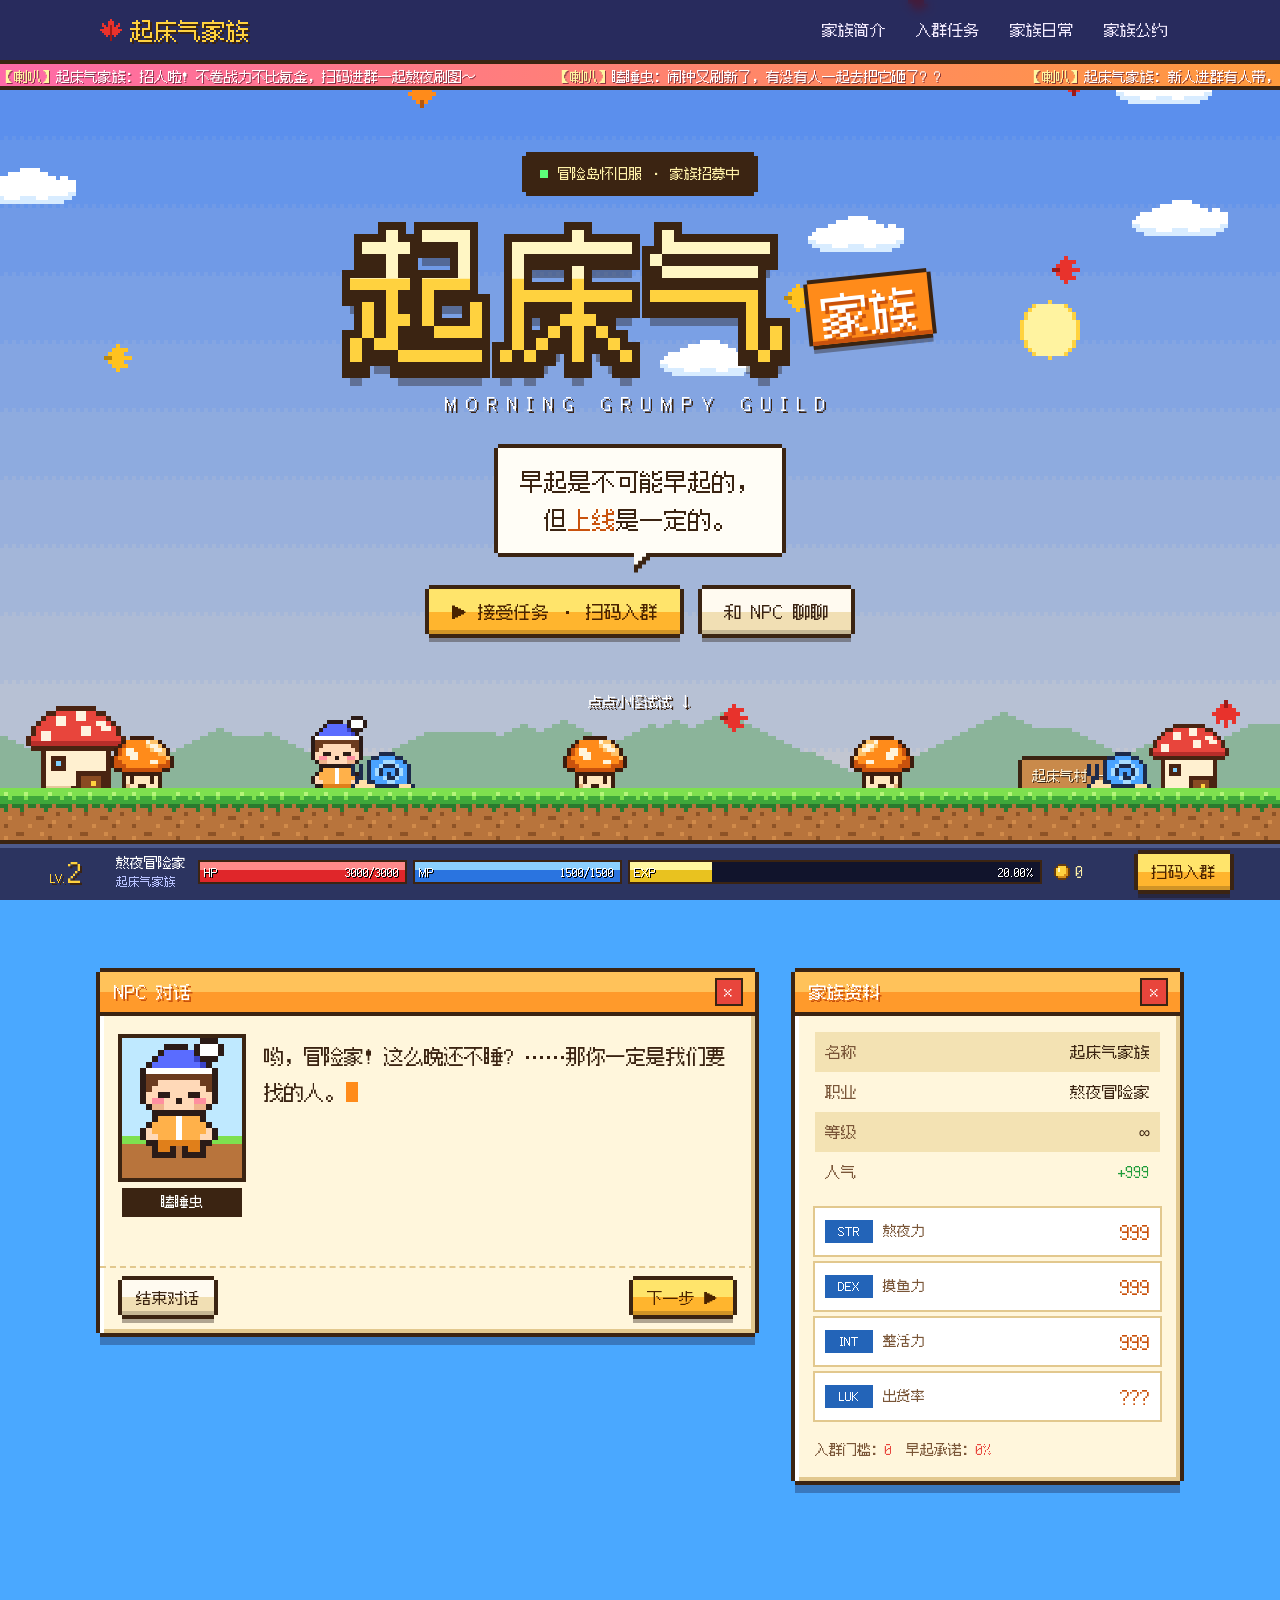
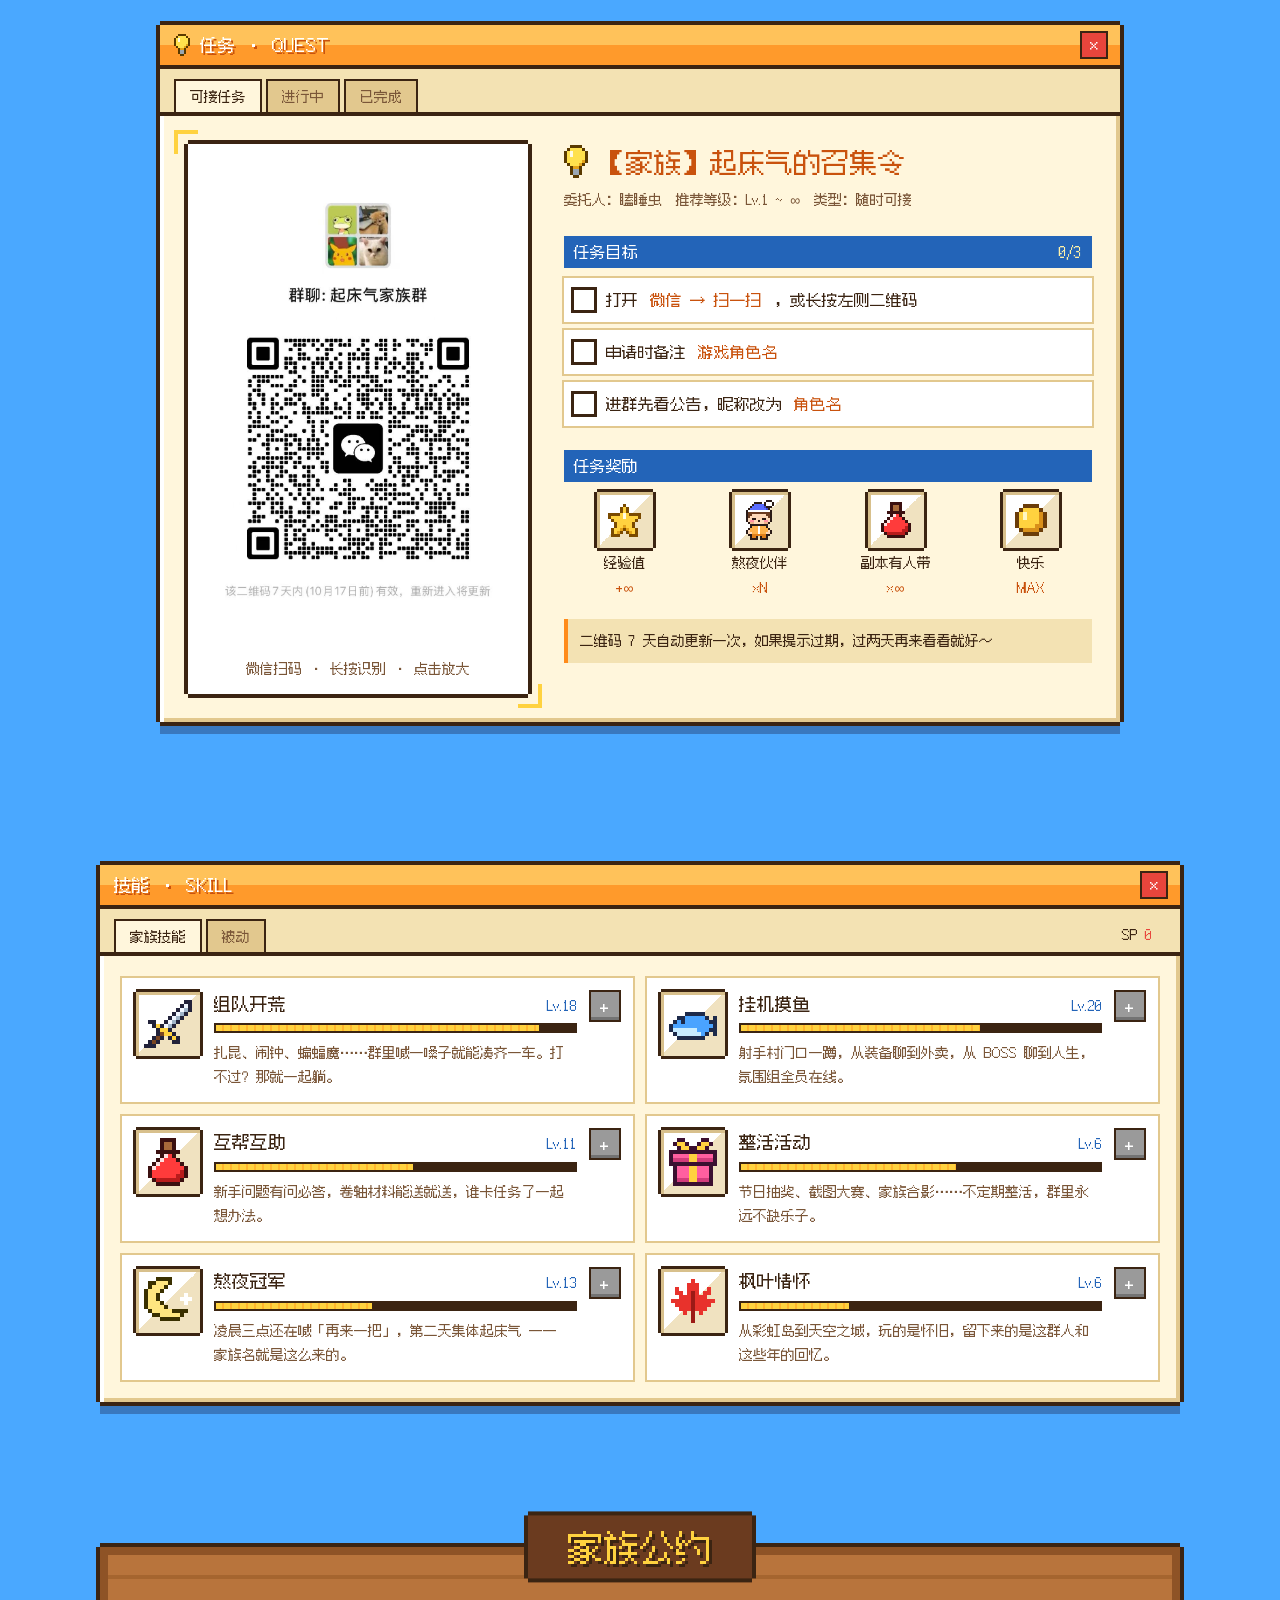
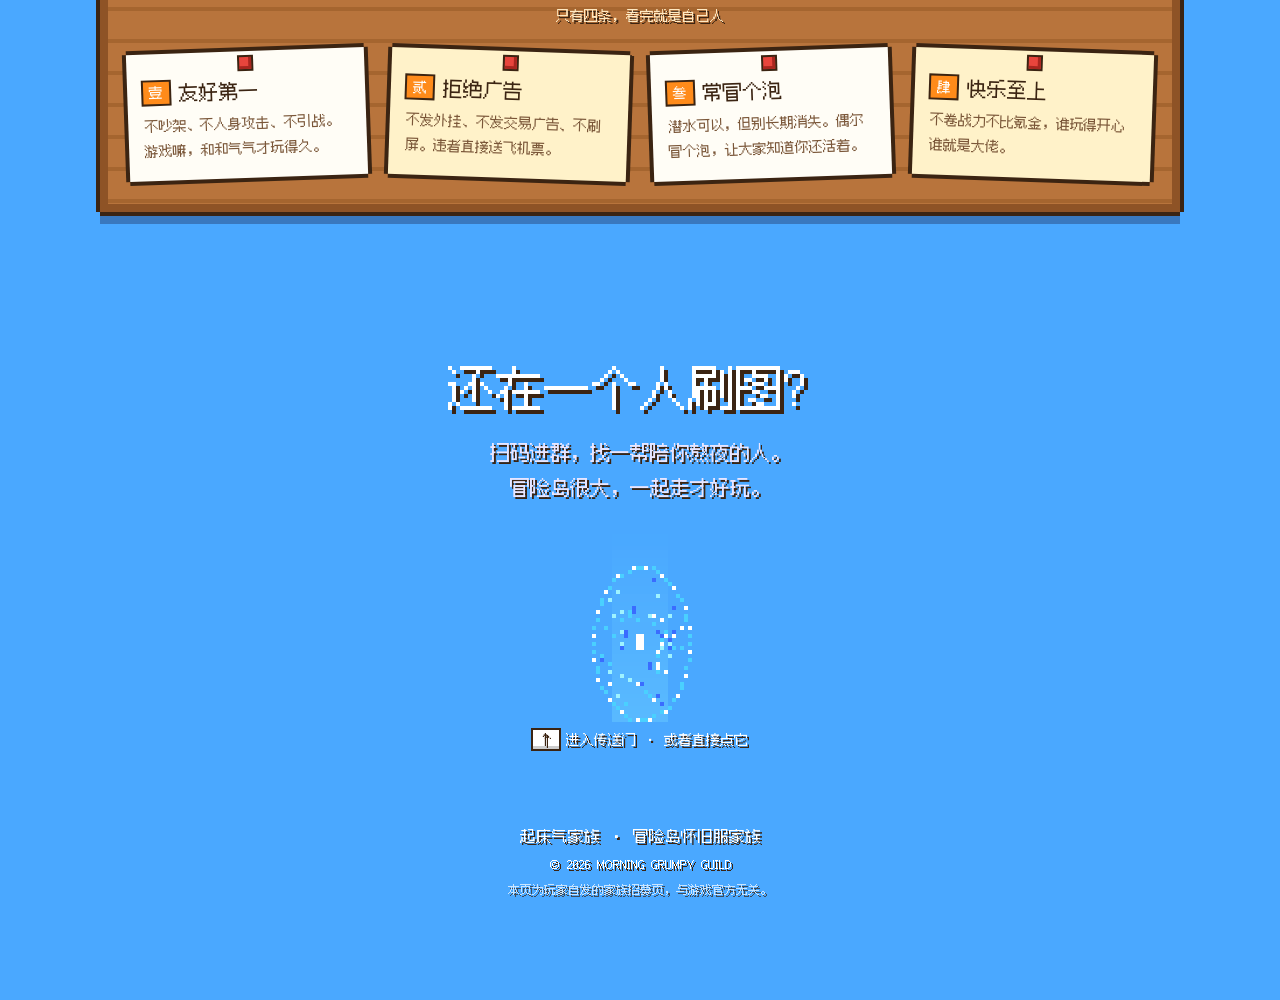
==== commit 665c5abe: "init" ====
--- a/index.html
+++ b/index.html
@@ -31,9 +31,9 @@
 <meta name="twitter:image" content="https://qichuangqi.icu/assets/img/og-cover.png" />
 
 <!-- 像素字体为自托管子集（见 README「字体」），不依赖任何外部 CDN -->
-<link rel="preload" href="assets/fonts/fusion-pixel-12px-subset.woff" as="font" type="font/woff" crossorigin />
-<link rel="stylesheet" href="assets/css/style.css" />
-<script src="assets/js/main.js" defer></script>
+<link rel="preload" href="assets/fonts/fusion-pixel-12px-subset.woff?v=20261011" as="font" type="font/woff" crossorigin />
+<link rel="stylesheet" href="assets/css/style.css?v=20261011" />
+<script src="assets/js/main.js?v=20261011" defer></script>
 </head>
 <body>
 
--- a/assets/css/style.css
+++ b/assets/css/style.css
@@ -8,7 +8,7 @@
 
 @font-face {
   font-family: 'FusionPixel';
-  src: url('../fonts/fusion-pixel-12px-subset.woff') format('woff');
+  src: url('../fonts/fusion-pixel-12px-subset.woff?v=20261011') format('woff');
   font-display: swap;
 }
 
